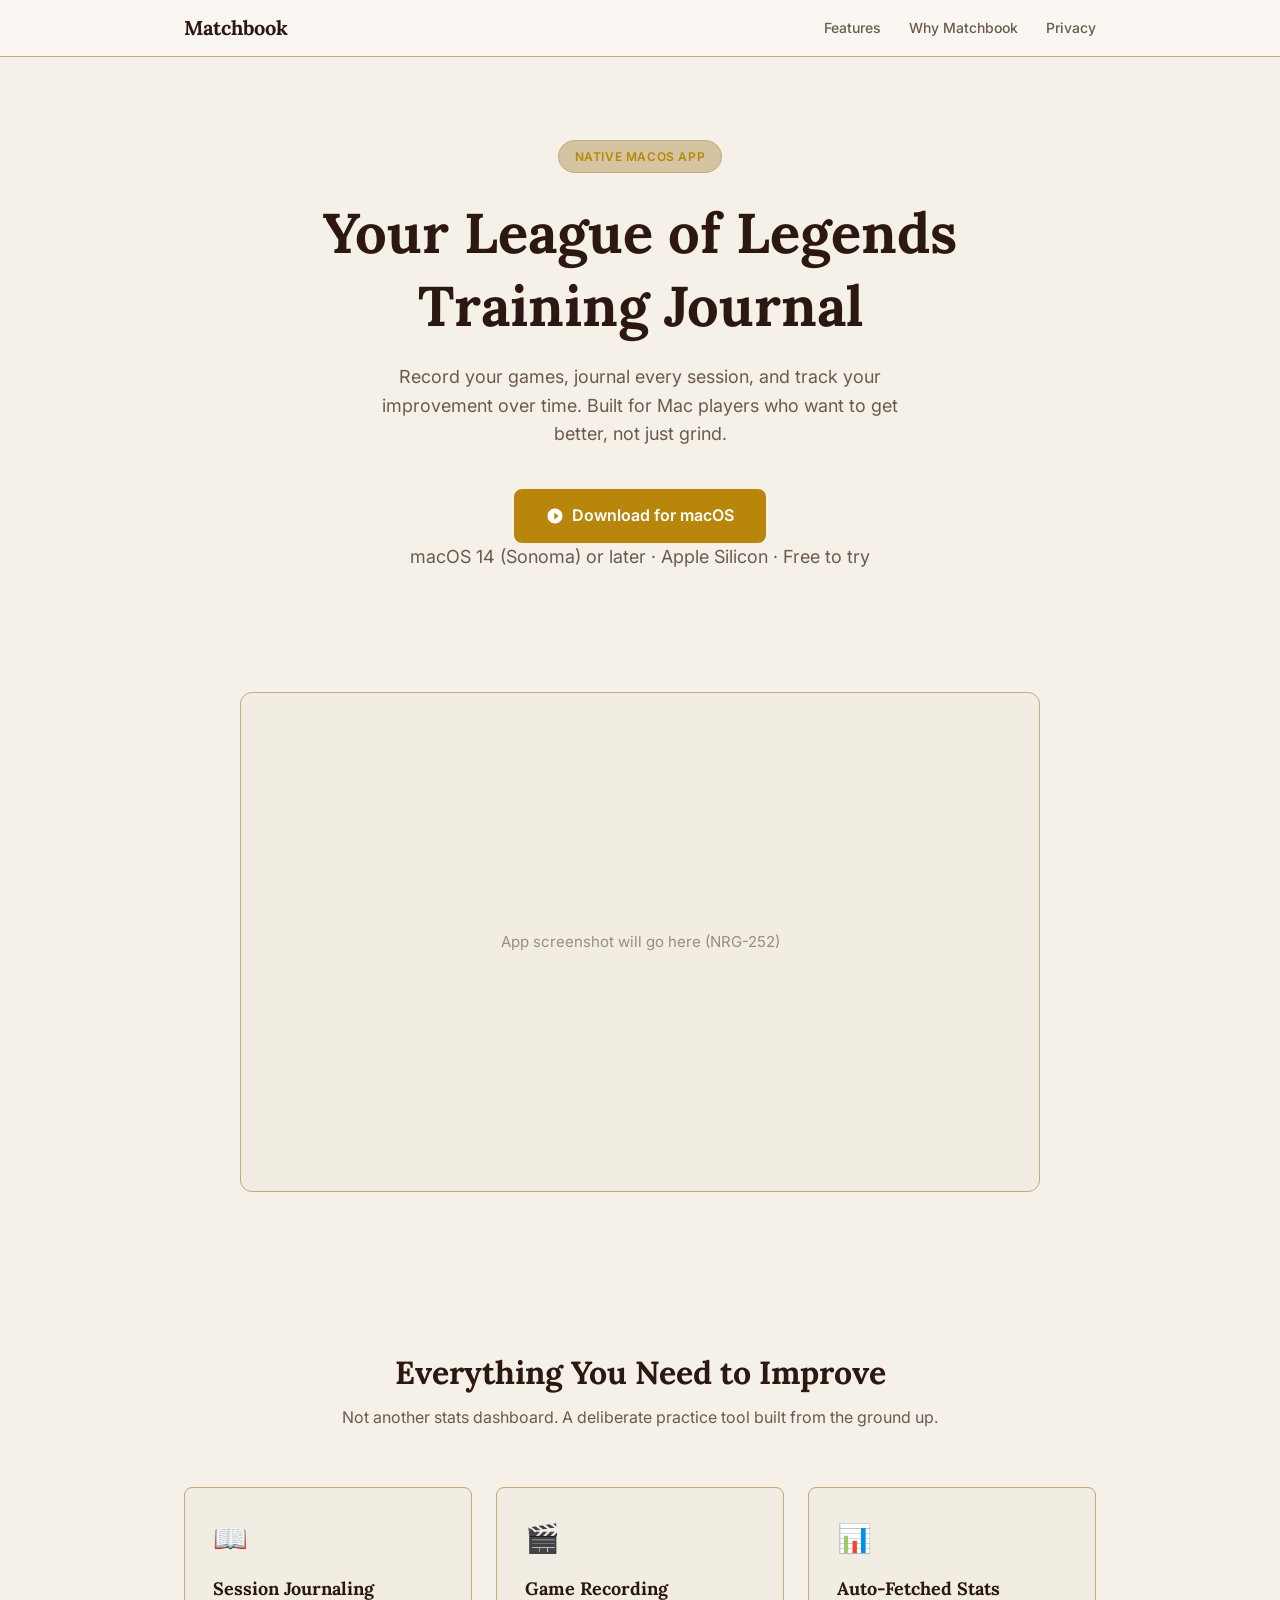
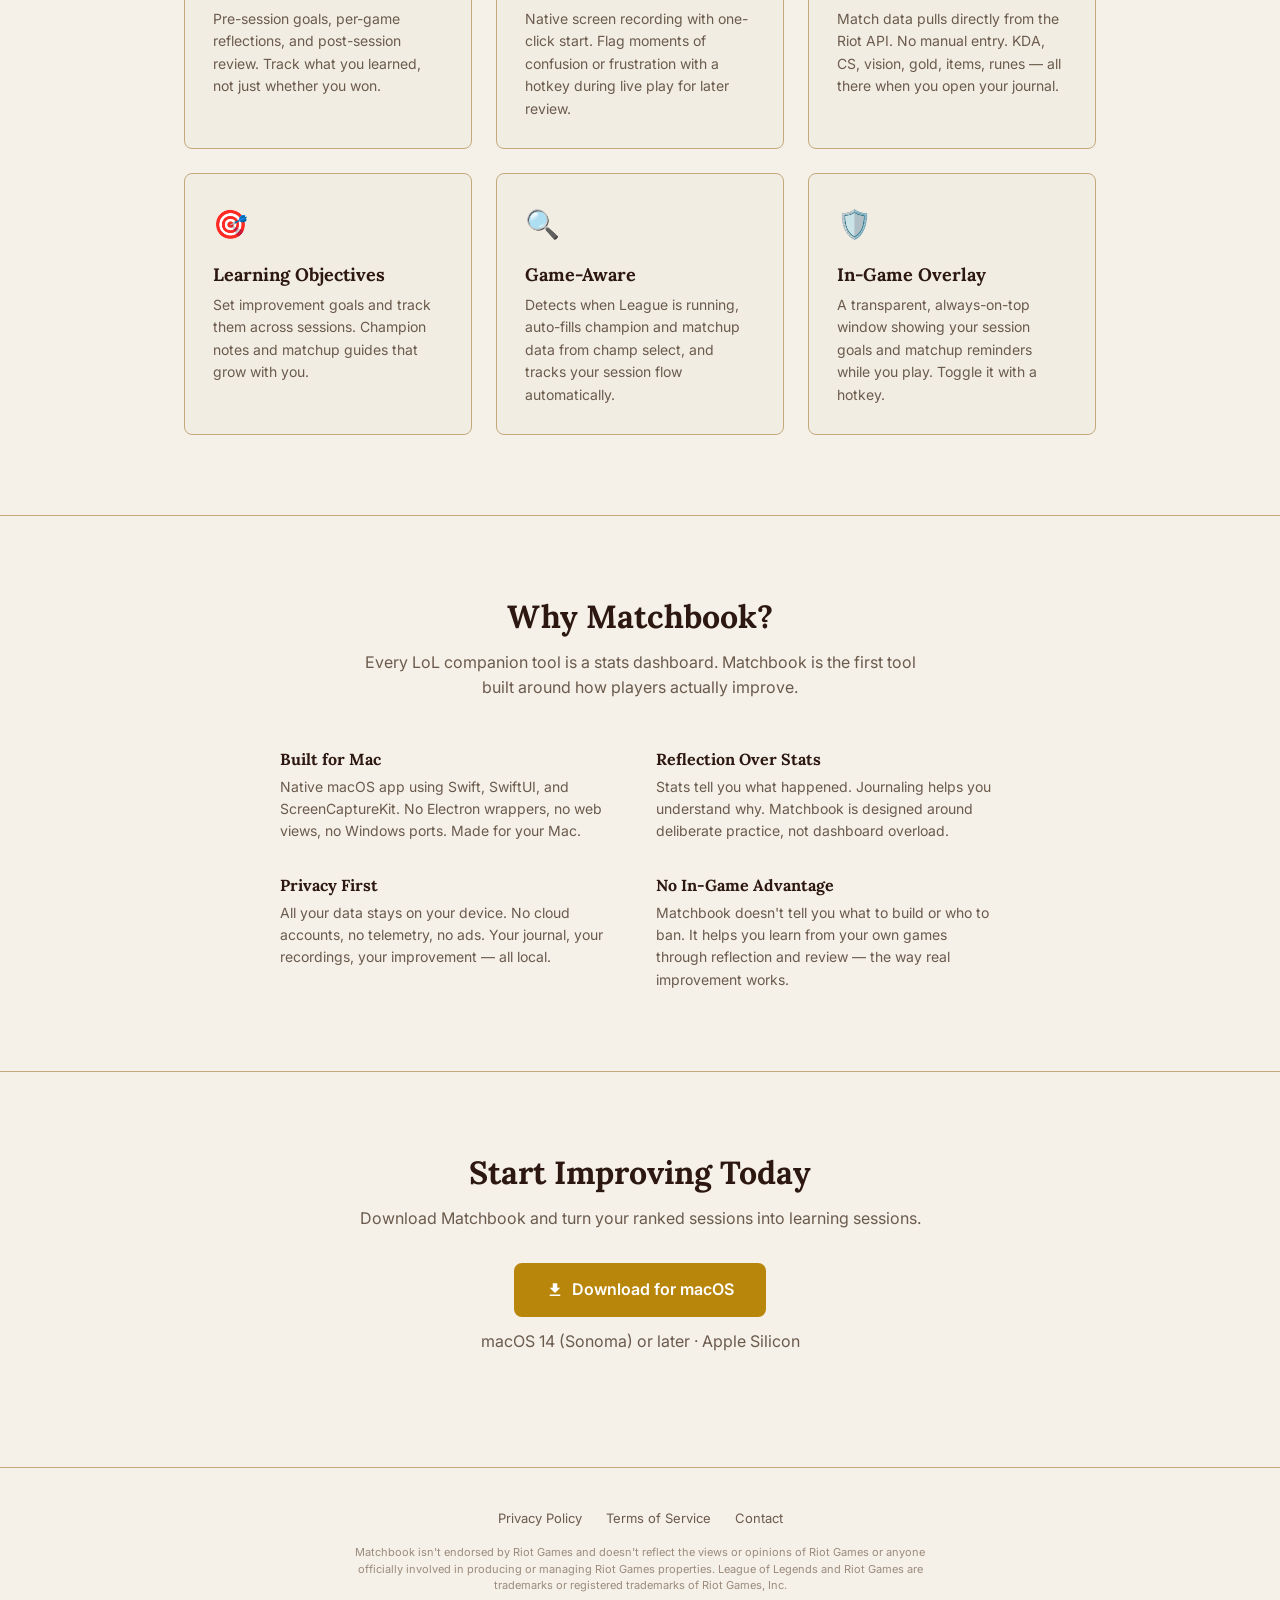
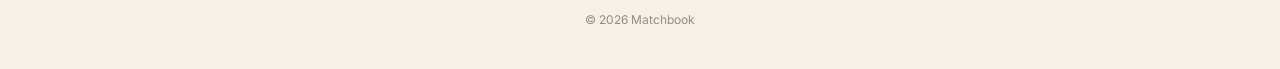
==== index.html @ 84103993 "Initial landing page with privacy policy and terms of service Three-page static site for Matchbook: " ====
<!DOCTYPE html>
<html lang="en">
<head>
    <meta charset="UTF-8">
    <meta name="viewport" content="width=device-width, initial-scale=1.0">
    <title>Matchbook — Your League of Legends Training Journal</title>
    <meta name="description" content="The first native macOS companion app for League of Legends. Record games, journal your sessions, and improve through deliberate practice.">
    <link rel="preconnect" href="https://fonts.googleapis.com">
    <link rel="preconnect" href="https://fonts.gstatic.com" crossorigin>
    <link href="https://fonts.googleapis.com/css2?family=Lora:ital,wght@0,400;0,600;0,700;1,400&family=Inter:wght@400;500;600&display=swap" rel="stylesheet">
    <style>
        /* ── Reset ── */
        *, *::before, *::after { box-sizing: border-box; margin: 0; padding: 0; }

        /* ── Design Tokens (Founders Edition palette) ── */
        :root {
            --bg: #F5F0E8;
            --surface: #FAF7F2;
            --card: #F2EDE3;
            --text-primary: #2C1810;
            --text-secondary: #6B5B4D;
            --text-tertiary: #9B8C7D;
            --accent: #B8860B;
            --accent-hover: #D4A538;
            --accent-subtle: #D4C5A0;
            --divider: #C4A97D;
            --card-border: #C4A97D;
        }

        @media (prefers-color-scheme: dark) {
            :root {
                --bg: #0F0B08;
                --surface: #1A1410;
                --card: #221B14;
                --text-primary: #E3DBC9;
                --text-secondary: #A59780;
                --text-tertiary: #7A6D5D;
                --accent: #D4A538;
                --accent-hover: #E8BF5A;
                --accent-subtle: rgba(212, 165, 56, 0.15);
                --divider: #60513D;
                --card-border: #60513D;
            }
        }

        /* ── Base ── */
        html { scroll-behavior: smooth; }

        body {
            font-family: 'Inter', -apple-system, BlinkMacSystemFont, sans-serif;
            background: var(--bg);
            color: var(--text-primary);
            line-height: 1.6;
            -webkit-font-smoothing: antialiased;
        }

        h1, h2, h3 { font-family: 'Lora', Georgia, serif; line-height: 1.3; }

        a { color: var(--accent); text-decoration: none; }
        a:hover { color: var(--accent-hover); }

        .container {
            max-width: 960px;
            margin: 0 auto;
            padding: 0 24px;
        }

        /* ── Nav ── */
        nav {
            position: fixed;
            top: 0;
            left: 0;
            right: 0;
            z-index: 100;
            background: var(--surface);
            border-bottom: 1px solid var(--divider);
            backdrop-filter: blur(12px);
            -webkit-backdrop-filter: blur(12px);
        }

        nav .container {
            display: flex;
            justify-content: space-between;
            align-items: center;
            height: 56px;
        }

        .nav-brand {
            font-family: 'Lora', Georgia, serif;
            font-weight: 700;
            font-size: 20px;
            color: var(--text-primary);
        }

        .nav-links { display: flex; gap: 28px; align-items: center; }

        .nav-links a {
            font-size: 14px;
            font-weight: 500;
            color: var(--text-secondary);
            transition: color 0.2s;
        }

        .nav-links a:hover { color: var(--text-primary); }

        /* ── Hero ── */
        .hero {
            padding: 140px 0 80px;
            text-align: center;
        }

        .hero-badge {
            display: inline-block;
            font-size: 12px;
            font-weight: 600;
            letter-spacing: 0.05em;
            text-transform: uppercase;
            color: var(--accent);
            background: var(--accent-subtle);
            border: 1px solid var(--divider);
            border-radius: 20px;
            padding: 6px 16px;
            margin-bottom: 24px;
        }

        .hero h1 {
            font-size: clamp(36px, 5vw, 56px);
            font-weight: 700;
            margin-bottom: 20px;
            max-width: 720px;
            margin-left: auto;
            margin-right: auto;
        }

        .hero p {
            font-size: 18px;
            color: var(--text-secondary);
            max-width: 560px;
            margin: 0 auto 40px;
        }

        .hero-cta {
            display: inline-flex;
            align-items: center;
            gap: 8px;
            background: var(--accent);
            color: #fff;
            font-weight: 600;
            font-size: 16px;
            padding: 14px 32px;
            border-radius: 8px;
            border: none;
            cursor: pointer;
            transition: background 0.2s, transform 0.1s;
        }

        .hero-cta:hover { background: var(--accent-hover); color: #fff; transform: translateY(-1px); }

        .hero-cta svg { width: 18px; height: 18px; }

        .hero-sub {
            margin-top: 12px;
            font-size: 13px;
            color: var(--text-tertiary);
        }

        /* ── Screenshot ── */
        .screenshot-section {
            padding: 0 0 80px;
            text-align: center;
        }

        .screenshot-placeholder {
            max-width: 800px;
            margin: 0 auto;
            aspect-ratio: 16 / 10;
            background: var(--card);
            border: 1px solid var(--card-border);
            border-radius: 12px;
            display: flex;
            align-items: center;
            justify-content: center;
            color: var(--text-tertiary);
            font-size: 15px;
        }

        /* ── Features ── */
        .features { padding: 80px 0; }

        .features h2 {
            font-size: 32px;
            text-align: center;
            margin-bottom: 12px;
        }

        .features .subtitle {
            text-align: center;
            color: var(--text-secondary);
            font-size: 16px;
            margin-bottom: 56px;
        }

        .features-grid {
            display: grid;
            grid-template-columns: repeat(auto-fit, minmax(280px, 1fr));
            gap: 24px;
        }

        .feature-card {
            background: var(--card);
            border: 1px solid var(--card-border);
            border-radius: 8px;
            padding: 28px;
        }

        .feature-icon {
            font-size: 28px;
            margin-bottom: 16px;
            display: block;
        }

        .feature-card h3 {
            font-size: 18px;
            margin-bottom: 8px;
        }

        .feature-card p {
            font-size: 14px;
            color: var(--text-secondary);
            line-height: 1.6;
        }

        /* ── Why Section ── */
        .why-section {
            padding: 80px 0;
            border-top: 1px solid var(--divider);
        }

        .why-section h2 {
            font-size: 32px;
            text-align: center;
            margin-bottom: 12px;
        }

        .why-section .subtitle {
            text-align: center;
            color: var(--text-secondary);
            font-size: 16px;
            margin-bottom: 48px;
            max-width: 560px;
            margin-left: auto;
            margin-right: auto;
        }

        .why-grid {
            display: grid;
            grid-template-columns: repeat(auto-fit, minmax(260px, 1fr));
            gap: 32px;
            max-width: 720px;
            margin: 0 auto;
        }

        .why-item h3 {
            font-size: 16px;
            margin-bottom: 6px;
        }

        .why-item p {
            font-size: 14px;
            color: var(--text-secondary);
        }

        /* ── CTA Section ── */
        .cta-section {
            padding: 80px 0;
            text-align: center;
            border-top: 1px solid var(--divider);
        }

        .cta-section h2 {
            font-size: 32px;
            margin-bottom: 12px;
        }

        .cta-section p {
            color: var(--text-secondary);
            font-size: 16px;
            margin-bottom: 32px;
        }

        /* ── Footer ── */
        footer {
            padding: 40px 0;
            border-top: 1px solid var(--divider);
        }

        footer .container {
            display: flex;
            flex-direction: column;
            align-items: center;
            gap: 16px;
        }

        .footer-links {
            display: flex;
            gap: 24px;
            font-size: 13px;
        }

        .footer-links a { color: var(--text-secondary); }
        .footer-links a:hover { color: var(--text-primary); }

        .riot-disclaimer {
            font-size: 11px;
            color: var(--text-tertiary);
            text-align: center;
            max-width: 600px;
            line-height: 1.5;
        }

        .footer-copy {
            font-size: 12px;
            color: var(--text-tertiary);
        }

        /* ── Responsive ── */
        @media (max-width: 640px) {
            .nav-links { gap: 16px; }
            .nav-links a { font-size: 13px; }
            .hero { padding: 120px 0 60px; }
            .features, .why-section, .cta-section { padding: 60px 0; }
        }
    </style>
</head>
<body>

    <!-- Nav -->
    <nav>
        <div class="container">
            <a href="#" class="nav-brand">Matchbook</a>
            <div class="nav-links">
                <a href="#features">Features</a>
                <a href="#why">Why Matchbook</a>
                <a href="privacy.html">Privacy</a>
            </div>
        </div>
    </nav>

    <!-- Hero -->
    <section class="hero">
        <div class="container">
            <span class="hero-badge">Native macOS App</span>
            <h1>Your League of Legends Training Journal</h1>
            <p>Record your games, journal every session, and track your improvement over time. Built for Mac players who want to get better, not just grind.</p>
            <a href="#" class="hero-cta">
                <svg xmlns="http://www.w3.org/2000/svg" viewBox="0 0 24 24" fill="currentColor"><path d="M12 2C6.48 2 2 6.48 2 12s4.48 10 10 10 10-4.48 10-10S17.52 2 12 2zm-1 14.5v-9l6 4.5-6 4.5z"/></svg>
                Download for macOS
            </a>
            <p class="hero-sub">macOS 14 (Sonoma) or later &middot; Apple Silicon &middot; Free to try</p>
        </div>
    </section>

    <!-- Screenshot -->
    <section class="screenshot-section">
        <div class="container">
            <div class="screenshot-placeholder">App screenshot will go here (NRG-252)</div>
        </div>
    </section>

    <!-- Features -->
    <section class="features" id="features">
        <div class="container">
            <h2>Everything You Need to Improve</h2>
            <p class="subtitle">Not another stats dashboard. A deliberate practice tool built from the ground up.</p>
            <div class="features-grid">
                <div class="feature-card">
                    <span class="feature-icon">&#x1F4D6;</span>
                    <h3>Session Journaling</h3>
                    <p>Pre-session goals, per-game reflections, and post-session review. Track what you learned, not just whether you won.</p>
                </div>
                <div class="feature-card">
                    <span class="feature-icon">&#x1F3AC;</span>
                    <h3>Game Recording</h3>
                    <p>Native screen recording with one-click start. Flag moments of confusion or frustration with a hotkey during live play for later review.</p>
                </div>
                <div class="feature-card">
                    <span class="feature-icon">&#x1F4CA;</span>
                    <h3>Auto-Fetched Stats</h3>
                    <p>Match data pulls directly from the Riot API. No manual entry. KDA, CS, vision, gold, items, runes — all there when you open your journal.</p>
                </div>
                <div class="feature-card">
                    <span class="feature-icon">&#x1F3AF;</span>
                    <h3>Learning Objectives</h3>
                    <p>Set improvement goals and track them across sessions. Champion notes and matchup guides that grow with you.</p>
                </div>
                <div class="feature-card">
                    <span class="feature-icon">&#x1F50D;</span>
                    <h3>Game-Aware</h3>
                    <p>Detects when League is running, auto-fills champion and matchup data from champ select, and tracks your session flow automatically.</p>
                </div>
                <div class="feature-card">
                    <span class="feature-icon">&#x1F6E1;&#xFE0F;</span>
                    <h3>In-Game Overlay</h3>
                    <p>A transparent, always-on-top window showing your session goals and matchup reminders while you play. Toggle it with a hotkey.</p>
                </div>
            </div>
        </div>
    </section>

    <!-- Why Matchbook -->
    <section class="why-section" id="why">
        <div class="container">
            <h2>Why Matchbook?</h2>
            <p class="subtitle">Every LoL companion tool is a stats dashboard. Matchbook is the first tool built around how players actually improve.</p>
            <div class="why-grid">
                <div class="why-item">
                    <h3>Built for Mac</h3>
                    <p>Native macOS app using Swift, SwiftUI, and ScreenCaptureKit. No Electron wrappers, no web views, no Windows ports. Made for your Mac.</p>
                </div>
                <div class="why-item">
                    <h3>Reflection Over Stats</h3>
                    <p>Stats tell you what happened. Journaling helps you understand why. Matchbook is designed around deliberate practice, not dashboard overload.</p>
                </div>
                <div class="why-item">
                    <h3>Privacy First</h3>
                    <p>All your data stays on your device. No cloud accounts, no telemetry, no ads. Your journal, your recordings, your improvement — all local.</p>
                </div>
                <div class="why-item">
                    <h3>No In-Game Advantage</h3>
                    <p>Matchbook doesn't tell you what to build or who to ban. It helps you learn from your own games through reflection and review — the way real improvement works.</p>
                </div>
            </div>
        </div>
    </section>

    <!-- CTA -->
    <section class="cta-section">
        <div class="container">
            <h2>Start Improving Today</h2>
            <p>Download Matchbook and turn your ranked sessions into learning sessions.</p>
            <a href="#" class="hero-cta">
                <svg xmlns="http://www.w3.org/2000/svg" viewBox="0 0 24 24" fill="currentColor"><path d="M19 9h-4V3H9v6H5l7 7 7-7zM5 18v2h14v-2H5z"/></svg>
                Download for macOS
            </a>
            <p class="hero-sub">macOS 14 (Sonoma) or later &middot; Apple Silicon</p>
        </div>
    </section>

    <!-- Footer -->
    <footer>
        <div class="container">
            <div class="footer-links">
                <a href="privacy.html">Privacy Policy</a>
                <a href="terms.html">Terms of Service</a>
                <a href="mailto:contact@matchbook.gg">Contact</a>
            </div>
            <p class="riot-disclaimer">
                Matchbook isn't endorsed by Riot Games and doesn't reflect the views or opinions of Riot Games or anyone officially involved in producing or managing Riot Games properties. League of Legends and Riot Games are trademarks or registered trademarks of Riot Games, Inc.
            </p>
            <p class="footer-copy">&copy; 2026 Matchbook</p>
        </div>
    </footer>

</body>
</html>
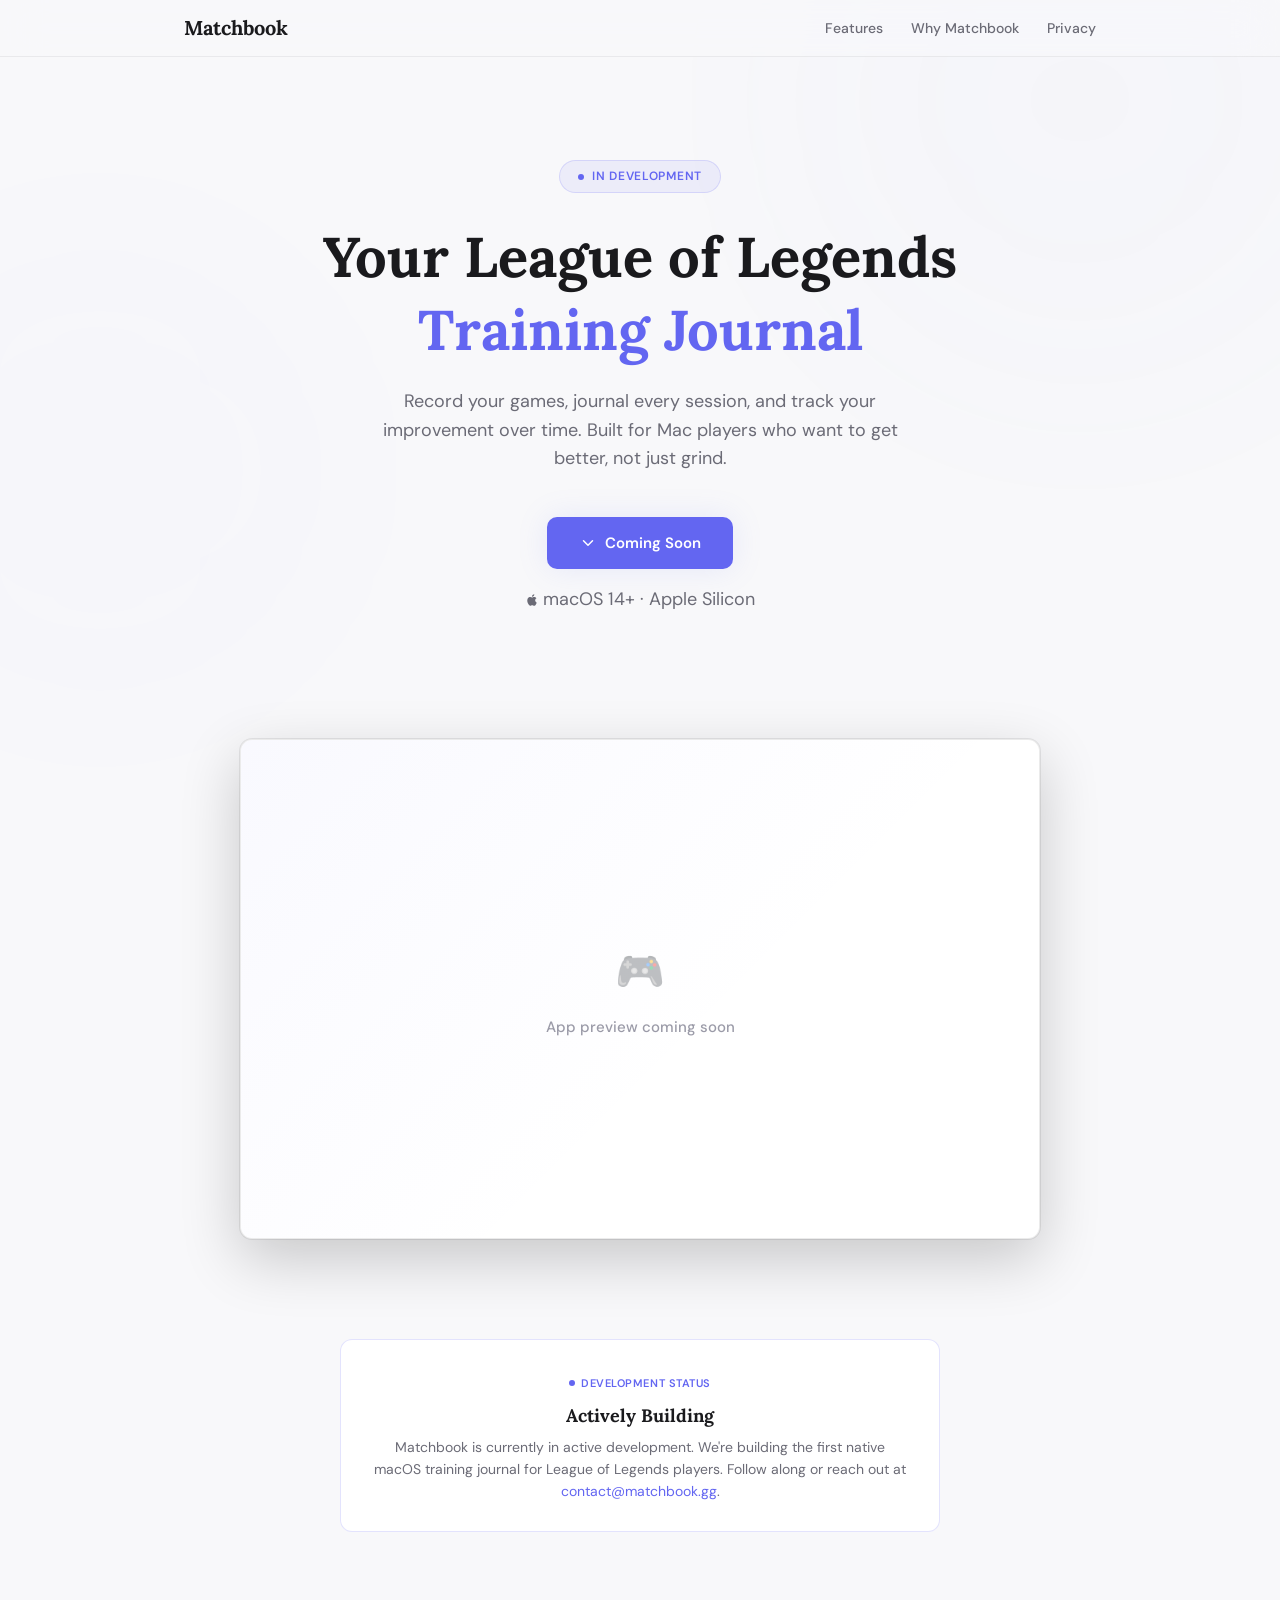
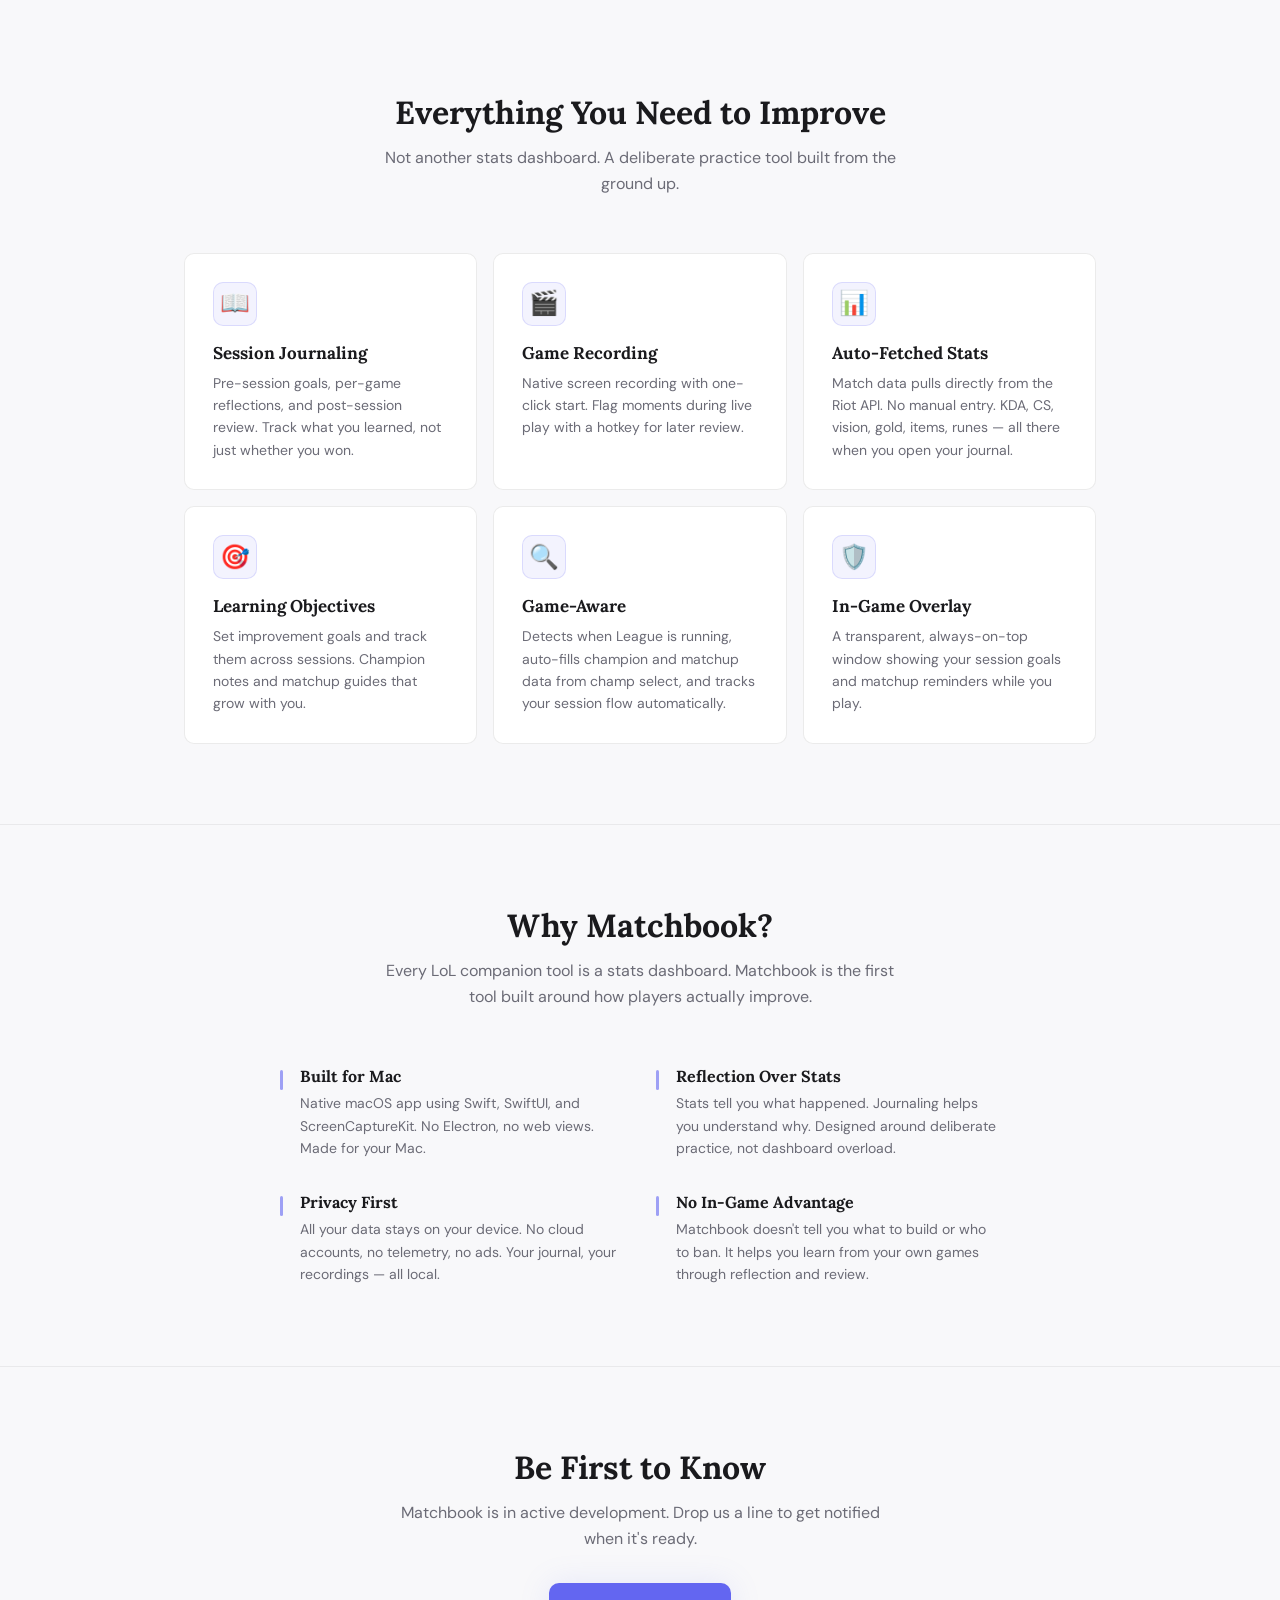
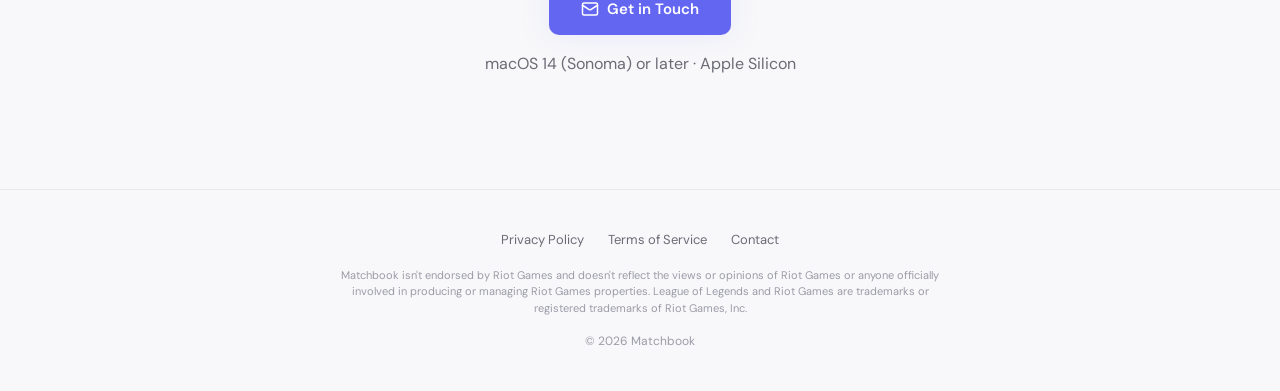
==== commit f92c3aed: "Update site theme to Standard (periwinkle), add coming soon messaging, remove AI references - Swap F" ====
--- a/index.html
+++ b/index.html
@@ -4,42 +4,48 @@
     <meta charset="UTF-8">
     <meta name="viewport" content="width=device-width, initial-scale=1.0">
     <title>Matchbook — Your League of Legends Training Journal</title>
-    <meta name="description" content="The first native macOS companion app for League of Legends. Record games, journal your sessions, and improve through deliberate practice.">
+    <meta name="description" content="The first native macOS companion app for League of Legends. Record games, journal your sessions, and improve through deliberate practice. Coming soon.">
     <link rel="preconnect" href="https://fonts.googleapis.com">
     <link rel="preconnect" href="https://fonts.gstatic.com" crossorigin>
-    <link href="https://fonts.googleapis.com/css2?family=Lora:ital,wght@0,400;0,600;0,700;1,400&family=Inter:wght@400;500;600&display=swap" rel="stylesheet">
+    <link href="https://fonts.googleapis.com/css2?family=Lora:ital,wght@0,400;0,600;0,700;1,400&family=DM+Sans:wght@400;500;600;700&display=swap" rel="stylesheet">
     <style>
         /* ── Reset ── */
         *, *::before, *::after { box-sizing: border-box; margin: 0; padding: 0; }
 
-        /* ── Design Tokens (Founders Edition palette) ── */
+        /* ── Design Tokens (Standard Theme — dark-first) ── */
         :root {
-            --bg: #F5F0E8;
-            --surface: #FAF7F2;
-            --card: #F2EDE3;
-            --text-primary: #2C1810;
-            --text-secondary: #6B5B4D;
-            --text-tertiary: #9B8C7D;
-            --accent: #B8860B;
-            --accent-hover: #D4A538;
-            --accent-subtle: #D4C5A0;
-            --divider: #C4A97D;
-            --card-border: #C4A97D;
-        }
-
-        @media (prefers-color-scheme: dark) {
+            --bg: #111114;
+            --bg-subtle: #16161A;
+            --surface: #1E1E24;
+            --surface-elevated: #25252D;
+            --text-primary: #E8E8ED;
+            --text-secondary: #9494A1;
+            --text-tertiary: #5C5C6B;
+            --accent: #818CF2;
+            --accent-hover: #9BA3F7;
+            --accent-subtle: rgba(129, 140, 242, 0.10);
+            --accent-border: rgba(129, 140, 242, 0.20);
+            --divider: rgba(255, 255, 255, 0.06);
+            --card-border: rgba(255, 255, 255, 0.08);
+            --glow: rgba(129, 140, 242, 0.06);
+        }
+
+        @media (prefers-color-scheme: light) {
             :root {
-                --bg: #0F0B08;
-                --surface: #1A1410;
-                --card: #221B14;
-                --text-primary: #E3DBC9;
-                --text-secondary: #A59780;
-                --text-tertiary: #7A6D5D;
-                --accent: #D4A538;
-                --accent-hover: #E8BF5A;
-                --accent-subtle: rgba(212, 165, 56, 0.15);
-                --divider: #60513D;
-                --card-border: #60513D;
+                --bg: #F8F8FA;
+                --bg-subtle: #F0F0F4;
+                --surface: #FFFFFF;
+                --surface-elevated: #FFFFFF;
+                --text-primary: #1A1A1D;
+                --text-secondary: #6B6B76;
+                --text-tertiary: #9B9BA8;
+                --accent: #6366F1;
+                --accent-hover: #818CF2;
+                --accent-subtle: rgba(99, 102, 241, 0.08);
+                --accent-border: rgba(99, 102, 241, 0.18);
+                --divider: rgba(0, 0, 0, 0.06);
+                --card-border: rgba(0, 0, 0, 0.08);
+                --glow: rgba(99, 102, 241, 0.04);
             }
         }
 
@@ -47,22 +53,53 @@
         html { scroll-behavior: smooth; }
 
         body {
-            font-family: 'Inter', -apple-system, BlinkMacSystemFont, sans-serif;
+            font-family: 'DM Sans', -apple-system, BlinkMacSystemFont, sans-serif;
             background: var(--bg);
             color: var(--text-primary);
             line-height: 1.6;
             -webkit-font-smoothing: antialiased;
+            overflow-x: hidden;
         }
 
         h1, h2, h3 { font-family: 'Lora', Georgia, serif; line-height: 1.3; }
 
-        a { color: var(--accent); text-decoration: none; }
+        a { color: var(--accent); text-decoration: none; transition: color 0.2s; }
         a:hover { color: var(--accent-hover); }
 
         .container {
             max-width: 960px;
             margin: 0 auto;
             padding: 0 24px;
+        }
+
+        /* ── Ambient glow ── */
+        .glow-orb {
+            position: fixed;
+            border-radius: 50%;
+            filter: blur(120px);
+            pointer-events: none;
+            z-index: 0;
+            opacity: 0.4;
+        }
+
+        .glow-orb-1 {
+            width: 600px;
+            height: 600px;
+            background: rgba(129, 140, 242, 0.08);
+            top: -200px;
+            right: -100px;
+        }
+
+        .glow-orb-2 {
+            width: 500px;
+            height: 500px;
+            background: rgba(99, 102, 241, 0.05);
+            bottom: 20%;
+            left: -150px;
+        }
+
+        @media (prefers-color-scheme: light) {
+            .glow-orb { opacity: 0.3; }
         }
 
         /* ── Nav ── */
@@ -72,10 +109,14 @@
             left: 0;
             right: 0;
             z-index: 100;
-            background: var(--surface);
+            background: rgba(17, 17, 20, 0.8);
             border-bottom: 1px solid var(--divider);
-            backdrop-filter: blur(12px);
-            -webkit-backdrop-filter: blur(12px);
+            backdrop-filter: blur(20px) saturate(180%);
+            -webkit-backdrop-filter: blur(20px) saturate(180%);
+        }
+
+        @media (prefers-color-scheme: light) {
+            nav { background: rgba(248, 248, 250, 0.8); }
         }
 
         nav .container {
@@ -105,22 +146,50 @@
 
         /* ── Hero ── */
         .hero {
-            padding: 140px 0 80px;
+            position: relative;
+            padding: 160px 0 80px;
             text-align: center;
+            z-index: 1;
         }
 
         .hero-badge {
-            display: inline-block;
+            display: inline-flex;
+            align-items: center;
+            gap: 8px;
             font-size: 12px;
             font-weight: 600;
-            letter-spacing: 0.05em;
+            letter-spacing: 0.06em;
             text-transform: uppercase;
             color: var(--accent);
             background: var(--accent-subtle);
-            border: 1px solid var(--divider);
+            border: 1px solid var(--accent-border);
             border-radius: 20px;
-            padding: 6px 16px;
-            margin-bottom: 24px;
+            padding: 6px 18px;
+            margin-bottom: 28px;
+            animation: fadeInDown 0.6s ease-out both;
+        }
+
+        .hero-badge .pulse-dot {
+            width: 6px;
+            height: 6px;
+            background: var(--accent);
+            border-radius: 50%;
+            animation: pulse 2s ease-in-out infinite;
+        }
+
+        @keyframes pulse {
+            0%, 100% { opacity: 1; transform: scale(1); }
+            50% { opacity: 0.5; transform: scale(0.8); }
+        }
+
+        @keyframes fadeInDown {
+            from { opacity: 0; transform: translateY(-12px); }
+            to { opacity: 1; transform: translateY(0); }
+        }
+
+        @keyframes fadeInUp {
+            from { opacity: 0; transform: translateY(16px); }
+            to { opacity: 1; transform: translateY(0); }
         }
 
         .hero h1 {
@@ -130,13 +199,25 @@
             max-width: 720px;
             margin-left: auto;
             margin-right: auto;
-        }
+            animation: fadeInUp 0.7s ease-out 0.1s both;
+        }
+
+        .hero h1 .accent { color: var(--accent); }
 
         .hero p {
             font-size: 18px;
             color: var(--text-secondary);
-            max-width: 560px;
-            margin: 0 auto 40px;
+            max-width: 540px;
+            margin: 0 auto 44px;
+            animation: fadeInUp 0.7s ease-out 0.2s both;
+        }
+
+        .hero-cta-group {
+            display: flex;
+            flex-direction: column;
+            align-items: center;
+            gap: 16px;
+            animation: fadeInUp 0.7s ease-out 0.3s both;
         }
 
         .hero-cta {
@@ -145,82 +226,187 @@
             gap: 8px;
             background: var(--accent);
             color: #fff;
+            font-family: 'DM Sans', sans-serif;
             font-weight: 600;
-            font-size: 16px;
+            font-size: 15px;
             padding: 14px 32px;
-            border-radius: 8px;
+            border-radius: 10px;
             border: none;
-            cursor: pointer;
-            transition: background 0.2s, transform 0.1s;
-        }
-
-        .hero-cta:hover { background: var(--accent-hover); color: #fff; transform: translateY(-1px); }
-
-        .hero-cta svg { width: 18px; height: 18px; }
+            cursor: default;
+            transition: transform 0.15s, box-shadow 0.2s;
+            box-shadow: 0 0 30px rgba(129, 140, 242, 0.15);
+        }
+
+        .hero-cta:hover {
+            color: #fff;
+            transform: translateY(-1px);
+            box-shadow: 0 0 40px rgba(129, 140, 242, 0.25);
+        }
 
         .hero-sub {
-            margin-top: 12px;
             font-size: 13px;
             color: var(--text-tertiary);
         }
 
-        /* ── Screenshot ── */
-        .screenshot-section {
-            padding: 0 0 80px;
+        .hero-sub .platform-tag {
+            display: inline-flex;
+            align-items: center;
+            gap: 4px;
+        }
+
+        /* ── Preview placeholder ── */
+        .preview-section {
+            position: relative;
+            padding: 0 0 100px;
             text-align: center;
-        }
-
-        .screenshot-placeholder {
+            z-index: 1;
+        }
+
+        .preview-window {
             max-width: 800px;
             margin: 0 auto;
             aspect-ratio: 16 / 10;
-            background: var(--card);
+            background: var(--surface);
             border: 1px solid var(--card-border);
             border-radius: 12px;
             display: flex;
+            flex-direction: column;
             align-items: center;
             justify-content: center;
+            gap: 12px;
             color: var(--text-tertiary);
             font-size: 15px;
+            position: relative;
+            overflow: hidden;
+            box-shadow: 0 20px 60px rgba(0, 0, 0, 0.2), 0 0 0 1px var(--card-border);
+        }
+
+        .preview-window::before {
+            content: '';
+            position: absolute;
+            inset: 0;
+            background: linear-gradient(135deg, var(--glow) 0%, transparent 60%);
+        }
+
+        .preview-icon {
+            font-size: 40px;
+            opacity: 0.4;
+        }
+
+        .preview-text {
+            position: relative;
+            font-weight: 500;
+            color: var(--text-tertiary);
+        }
+
+        /* ── Status Banner ── */
+        .status-section {
+            position: relative;
+            z-index: 1;
+            padding: 0 0 80px;
+        }
+
+        .status-card {
+            max-width: 600px;
+            margin: 0 auto;
+            background: var(--surface);
+            border: 1px solid var(--accent-border);
+            border-radius: 12px;
+            padding: 28px 32px;
+            text-align: center;
+        }
+
+        .status-card h3 {
+            font-size: 18px;
+            margin-bottom: 8px;
+            color: var(--text-primary);
+        }
+
+        .status-card p {
+            font-size: 14px;
+            color: var(--text-secondary);
+            line-height: 1.6;
+        }
+
+        .status-label {
+            display: inline-flex;
+            align-items: center;
+            gap: 6px;
+            font-family: 'DM Sans', sans-serif;
+            font-size: 11px;
+            font-weight: 600;
+            letter-spacing: 0.05em;
+            text-transform: uppercase;
+            color: var(--accent);
+            margin-bottom: 12px;
+        }
+
+        .status-dot {
+            width: 6px;
+            height: 6px;
+            background: var(--accent);
+            border-radius: 50%;
+            animation: pulse 2s ease-in-out infinite;
         }
 
         /* ── Features ── */
-        .features { padding: 80px 0; }
-
-        .features h2 {
+        .features {
+            position: relative;
+            z-index: 1;
+            padding: 80px 0;
+        }
+
+        .section-header {
+            text-align: center;
+            margin-bottom: 56px;
+        }
+
+        .section-header h2 {
             font-size: 32px;
-            text-align: center;
             margin-bottom: 12px;
         }
 
-        .features .subtitle {
-            text-align: center;
+        .section-header p {
             color: var(--text-secondary);
             font-size: 16px;
-            margin-bottom: 56px;
+            max-width: 520px;
+            margin: 0 auto;
         }
 
         .features-grid {
             display: grid;
             grid-template-columns: repeat(auto-fit, minmax(280px, 1fr));
-            gap: 24px;
+            gap: 16px;
         }
 
         .feature-card {
-            background: var(--card);
+            background: var(--surface);
             border: 1px solid var(--card-border);
-            border-radius: 8px;
+            border-radius: 10px;
             padding: 28px;
+            transition: border-color 0.25s, box-shadow 0.25s;
+        }
+
+        .feature-card:hover {
+            border-color: var(--accent-border);
+            box-shadow: 0 4px 24px var(--glow);
         }
 
         .feature-icon {
-            font-size: 28px;
+            font-size: 24px;
             margin-bottom: 16px;
-            display: block;
+            display: flex;
+            align-items: center;
+            justify-content: center;
+            width: 44px;
+            height: 44px;
+            background: var(--accent-subtle);
+            border: 1px solid var(--accent-border);
+            border-radius: 10px;
         }
 
         .feature-card h3 {
-            font-size: 18px;
+            font-size: 17px;
             margin-bottom: 8px;
         }
 
@@ -232,24 +418,10 @@
 
         /* ── Why Section ── */
         .why-section {
+            position: relative;
+            z-index: 1;
             padding: 80px 0;
             border-top: 1px solid var(--divider);
-        }
-
-        .why-section h2 {
-            font-size: 32px;
-            text-align: center;
-            margin-bottom: 12px;
-        }
-
-        .why-section .subtitle {
-            text-align: center;
-            color: var(--text-secondary);
-            font-size: 16px;
-            margin-bottom: 48px;
-            max-width: 560px;
-            margin-left: auto;
-            margin-right: auto;
         }
 
         .why-grid {
@@ -260,6 +432,23 @@
             margin: 0 auto;
         }
 
+        .why-item {
+            position: relative;
+            padding-left: 20px;
+        }
+
+        .why-item::before {
+            content: '';
+            position: absolute;
+            left: 0;
+            top: 4px;
+            width: 3px;
+            height: 20px;
+            background: var(--accent);
+            border-radius: 2px;
+            opacity: 0.6;
+        }
+
         .why-item h3 {
             font-size: 16px;
             margin-bottom: 6px;
@@ -272,6 +461,8 @@
 
         /* ── CTA Section ── */
         .cta-section {
+            position: relative;
+            z-index: 1;
             padding: 80px 0;
             text-align: center;
             border-top: 1px solid var(--divider);
@@ -286,10 +477,19 @@
             color: var(--text-secondary);
             font-size: 16px;
             margin-bottom: 32px;
+            max-width: 480px;
+            margin-left: auto;
+            margin-right: auto;
+        }
+
+        .cta-section .hero-sub {
+            margin-top: 16px;
         }
 
         /* ── Footer ── */
         footer {
+            position: relative;
+            z-index: 1;
             padding: 40px 0;
             border-top: 1px solid var(--divider);
         }
@@ -327,12 +527,18 @@
         @media (max-width: 640px) {
             .nav-links { gap: 16px; }
             .nav-links a { font-size: 13px; }
-            .hero { padding: 120px 0 60px; }
+            .hero { padding: 130px 0 60px; }
             .features, .why-section, .cta-section { padding: 60px 0; }
+            .status-card { margin-left: 24px; margin-right: 24px; }
+            .glow-orb { display: none; }
         }
     </style>
 </head>
 <body>
+
+    <!-- Ambient glow -->
+    <div class="glow-orb glow-orb-1"></div>
+    <div class="glow-orb glow-orb-2"></div>
 
     <!-- Nav -->
     <nav>
@@ -349,29 +555,52 @@
     <!-- Hero -->
     <section class="hero">
         <div class="container">
-            <span class="hero-badge">Native macOS App</span>
-            <h1>Your League of Legends Training Journal</h1>
+            <span class="hero-badge"><span class="pulse-dot"></span> In Development</span>
+            <h1>Your League of Legends <span class="accent">Training Journal</span></h1>
             <p>Record your games, journal every session, and track your improvement over time. Built for Mac players who want to get better, not just grind.</p>
-            <a href="#" class="hero-cta">
-                <svg xmlns="http://www.w3.org/2000/svg" viewBox="0 0 24 24" fill="currentColor"><path d="M12 2C6.48 2 2 6.48 2 12s4.48 10 10 10 10-4.48 10-10S17.52 2 12 2zm-1 14.5v-9l6 4.5-6 4.5z"/></svg>
-                Download for macOS
-            </a>
-            <p class="hero-sub">macOS 14 (Sonoma) or later &middot; Apple Silicon &middot; Free to try</p>
+            <div class="hero-cta-group">
+                <span class="hero-cta">
+                    <svg xmlns="http://www.w3.org/2000/svg" width="18" height="18" viewBox="0 0 24 24" fill="none" stroke="currentColor" stroke-width="2" stroke-linecap="round" stroke-linejoin="round"><path d="M6 9l6 6 6-6"/></svg>
+                    Coming Soon
+                </span>
+                <p class="hero-sub">
+                    <span class="platform-tag">
+                        <svg xmlns="http://www.w3.org/2000/svg" width="14" height="14" viewBox="0 0 24 24" fill="currentColor"><path d="M18.71 19.5c-.83 1.24-1.71 2.45-3.05 2.47-1.34.03-1.77-.79-3.29-.79-1.53 0-2 .77-3.27.82-1.31.05-2.3-1.32-3.14-2.53C4.25 17 2.94 12.45 4.7 9.39c.87-1.52 2.43-2.48 4.12-2.51 1.28-.02 2.5.87 3.29.87.78 0 2.26-1.07 3.8-.91.65.03 2.47.26 3.64 1.98-.09.06-2.17 1.28-2.15 3.81.03 3.02 2.65 4.03 2.68 4.04-.03.07-.42 1.44-1.38 2.83"/><path d="M13 3.5c.73-.83 1.94-1.46 2.94-1.5.13 1.17-.34 2.35-1.04 3.19-.69.85-1.83 1.51-2.95 1.42-.15-1.15.41-2.35 1.05-3.11"/></svg>
+                        macOS 14+ &middot; Apple Silicon
+                    </span>
+                </p>
+            </div>
         </div>
     </section>
 
-    <!-- Screenshot -->
-    <section class="screenshot-section">
-        <div class="container">
-            <div class="screenshot-placeholder">App screenshot will go here (NRG-252)</div>
+    <!-- Preview -->
+    <section class="preview-section">
+        <div class="container">
+            <div class="preview-window">
+                <span class="preview-icon">&#x1F3AE;</span>
+                <span class="preview-text">App preview coming soon</span>
+            </div>
+        </div>
+    </section>
+
+    <!-- Status -->
+    <section class="status-section">
+        <div class="container">
+            <div class="status-card">
+                <span class="status-label"><span class="status-dot"></span> Development Status</span>
+                <h3>Actively Building</h3>
+                <p>Matchbook is currently in active development. We're building the first native macOS training journal for League of Legends players. Follow along or reach out at <a href="mailto:contact@matchbook.gg">contact@matchbook.gg</a>.</p>
+            </div>
         </div>
     </section>
 
     <!-- Features -->
     <section class="features" id="features">
         <div class="container">
-            <h2>Everything You Need to Improve</h2>
-            <p class="subtitle">Not another stats dashboard. A deliberate practice tool built from the ground up.</p>
+            <div class="section-header">
+                <h2>Everything You Need to Improve</h2>
+                <p>Not another stats dashboard. A deliberate practice tool built from the ground up.</p>
+            </div>
             <div class="features-grid">
                 <div class="feature-card">
                     <span class="feature-icon">&#x1F4D6;</span>
@@ -381,7 +610,7 @@
                 <div class="feature-card">
                     <span class="feature-icon">&#x1F3AC;</span>
                     <h3>Game Recording</h3>
-                    <p>Native screen recording with one-click start. Flag moments of confusion or frustration with a hotkey during live play for later review.</p>
+                    <p>Native screen recording with one-click start. Flag moments during live play with a hotkey for later review.</p>
                 </div>
                 <div class="feature-card">
                     <span class="feature-icon">&#x1F4CA;</span>
@@ -401,7 +630,7 @@
                 <div class="feature-card">
                     <span class="feature-icon">&#x1F6E1;&#xFE0F;</span>
                     <h3>In-Game Overlay</h3>
-                    <p>A transparent, always-on-top window showing your session goals and matchup reminders while you play. Toggle it with a hotkey.</p>
+                    <p>A transparent, always-on-top window showing your session goals and matchup reminders while you play.</p>
                 </div>
             </div>
         </div>
@@ -410,24 +639,26 @@
     <!-- Why Matchbook -->
     <section class="why-section" id="why">
         <div class="container">
-            <h2>Why Matchbook?</h2>
-            <p class="subtitle">Every LoL companion tool is a stats dashboard. Matchbook is the first tool built around how players actually improve.</p>
+            <div class="section-header">
+                <h2>Why Matchbook?</h2>
+                <p>Every LoL companion tool is a stats dashboard. Matchbook is the first tool built around how players actually improve.</p>
+            </div>
             <div class="why-grid">
                 <div class="why-item">
                     <h3>Built for Mac</h3>
-                    <p>Native macOS app using Swift, SwiftUI, and ScreenCaptureKit. No Electron wrappers, no web views, no Windows ports. Made for your Mac.</p>
+                    <p>Native macOS app using Swift, SwiftUI, and ScreenCaptureKit. No Electron, no web views. Made for your Mac.</p>
                 </div>
                 <div class="why-item">
                     <h3>Reflection Over Stats</h3>
-                    <p>Stats tell you what happened. Journaling helps you understand why. Matchbook is designed around deliberate practice, not dashboard overload.</p>
+                    <p>Stats tell you what happened. Journaling helps you understand why. Designed around deliberate practice, not dashboard overload.</p>
                 </div>
                 <div class="why-item">
                     <h3>Privacy First</h3>
-                    <p>All your data stays on your device. No cloud accounts, no telemetry, no ads. Your journal, your recordings, your improvement — all local.</p>
+                    <p>All your data stays on your device. No cloud accounts, no telemetry, no ads. Your journal, your recordings — all local.</p>
                 </div>
                 <div class="why-item">
                     <h3>No In-Game Advantage</h3>
-                    <p>Matchbook doesn't tell you what to build or who to ban. It helps you learn from your own games through reflection and review — the way real improvement works.</p>
+                    <p>Matchbook doesn't tell you what to build or who to ban. It helps you learn from your own games through reflection and review.</p>
                 </div>
             </div>
         </div>
@@ -436,11 +667,11 @@
     <!-- CTA -->
     <section class="cta-section">
         <div class="container">
-            <h2>Start Improving Today</h2>
-            <p>Download Matchbook and turn your ranked sessions into learning sessions.</p>
-            <a href="#" class="hero-cta">
-                <svg xmlns="http://www.w3.org/2000/svg" viewBox="0 0 24 24" fill="currentColor"><path d="M19 9h-4V3H9v6H5l7 7 7-7zM5 18v2h14v-2H5z"/></svg>
-                Download for macOS
+            <h2>Be First to Know</h2>
+            <p>Matchbook is in active development. Drop us a line to get notified when it's ready.</p>
+            <a href="mailto:contact@matchbook.gg" class="hero-cta" style="cursor: pointer;">
+                <svg xmlns="http://www.w3.org/2000/svg" width="18" height="18" viewBox="0 0 24 24" fill="none" stroke="currentColor" stroke-width="2" stroke-linecap="round" stroke-linejoin="round"><rect width="20" height="16" x="2" y="4" rx="2"/><path d="m22 7-8.97 5.7a1.94 1.94 0 0 1-2.06 0L2 7"/></svg>
+                Get in Touch
             </a>
             <p class="hero-sub">macOS 14 (Sonoma) or later &middot; Apple Silicon</p>
         </div>
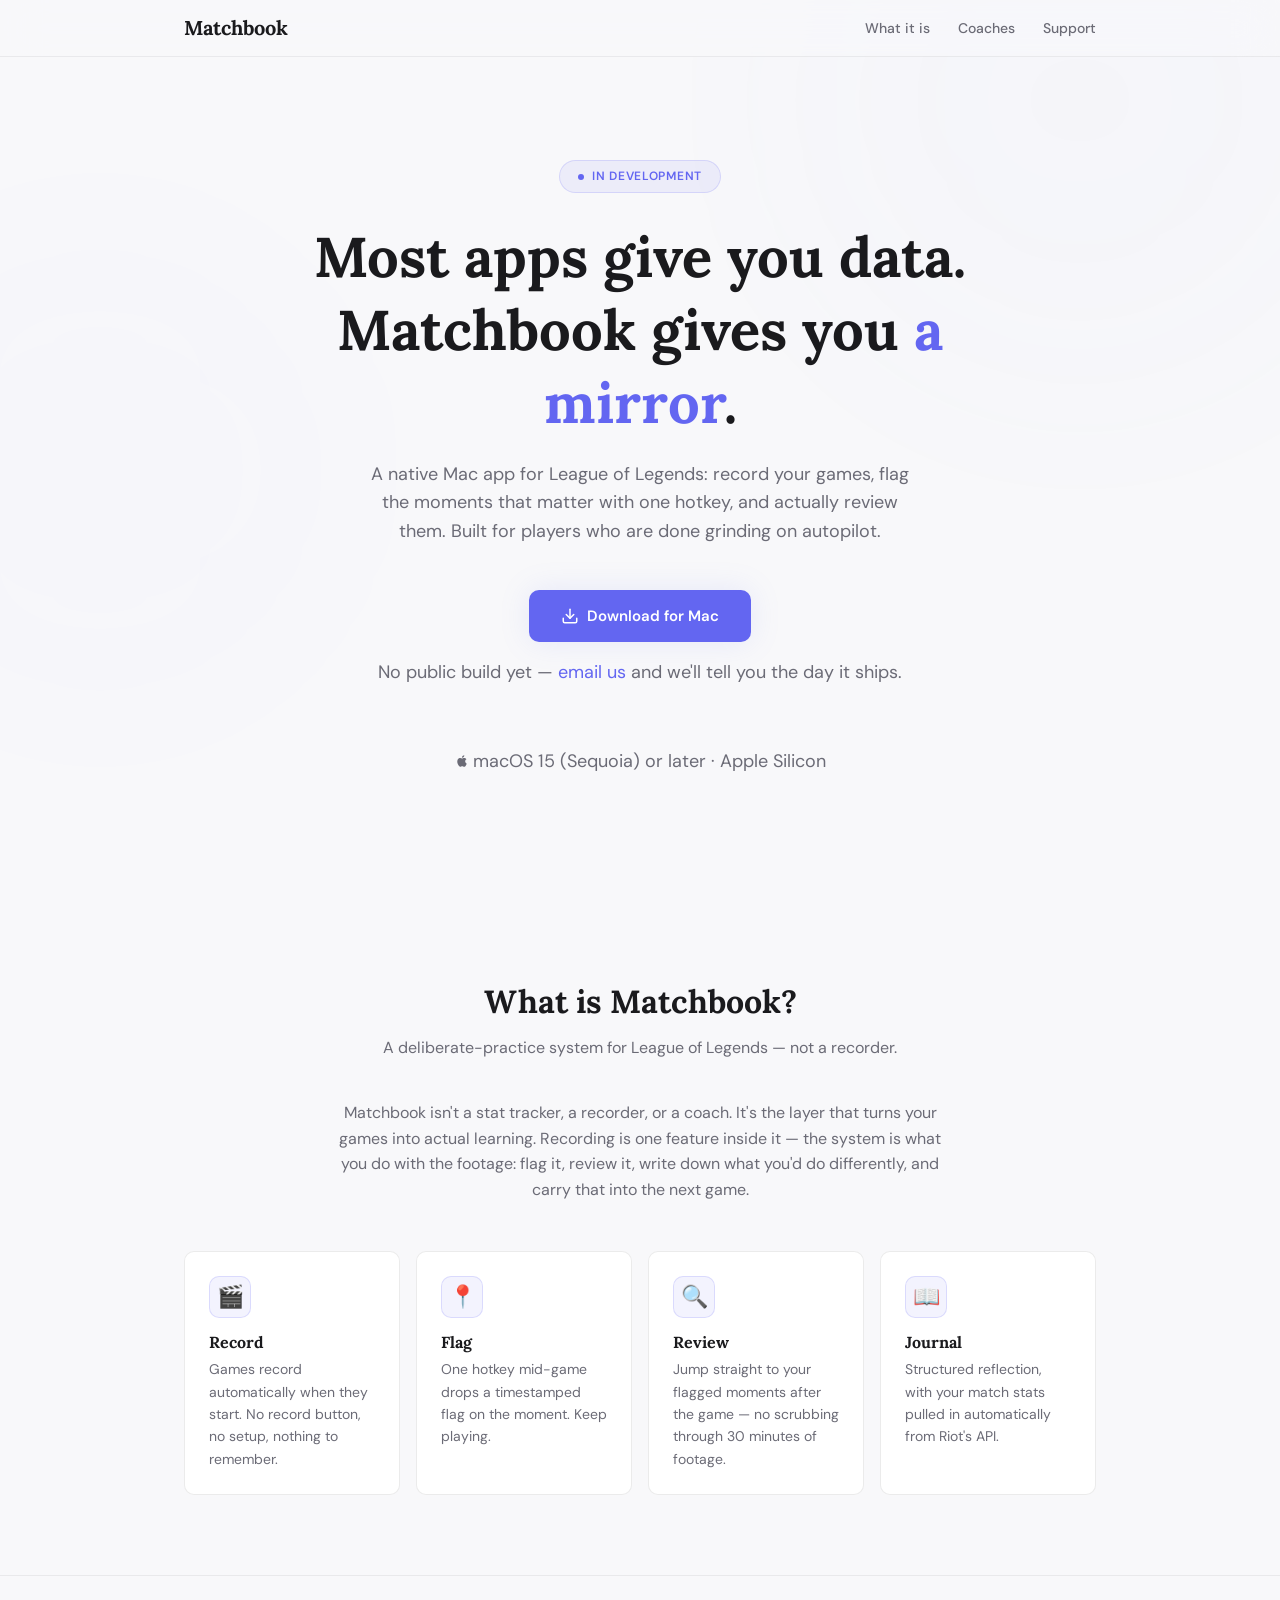
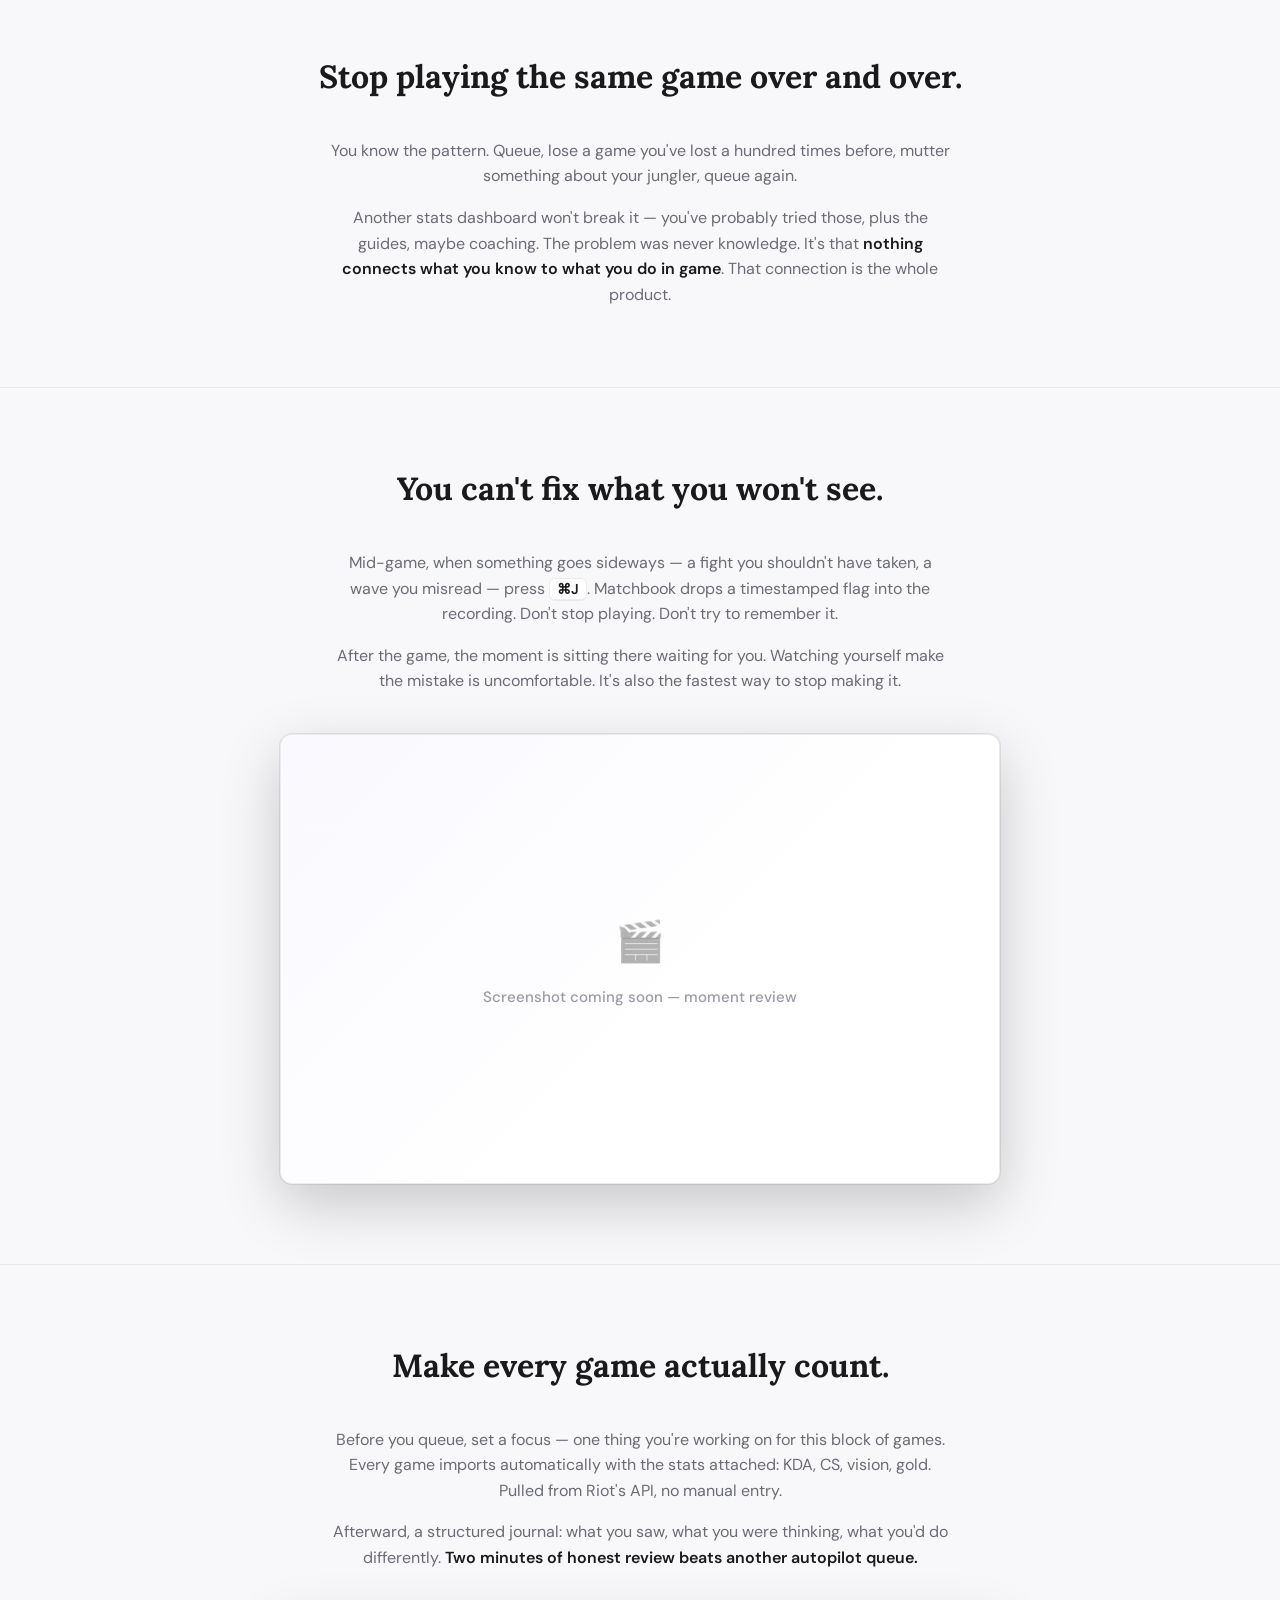
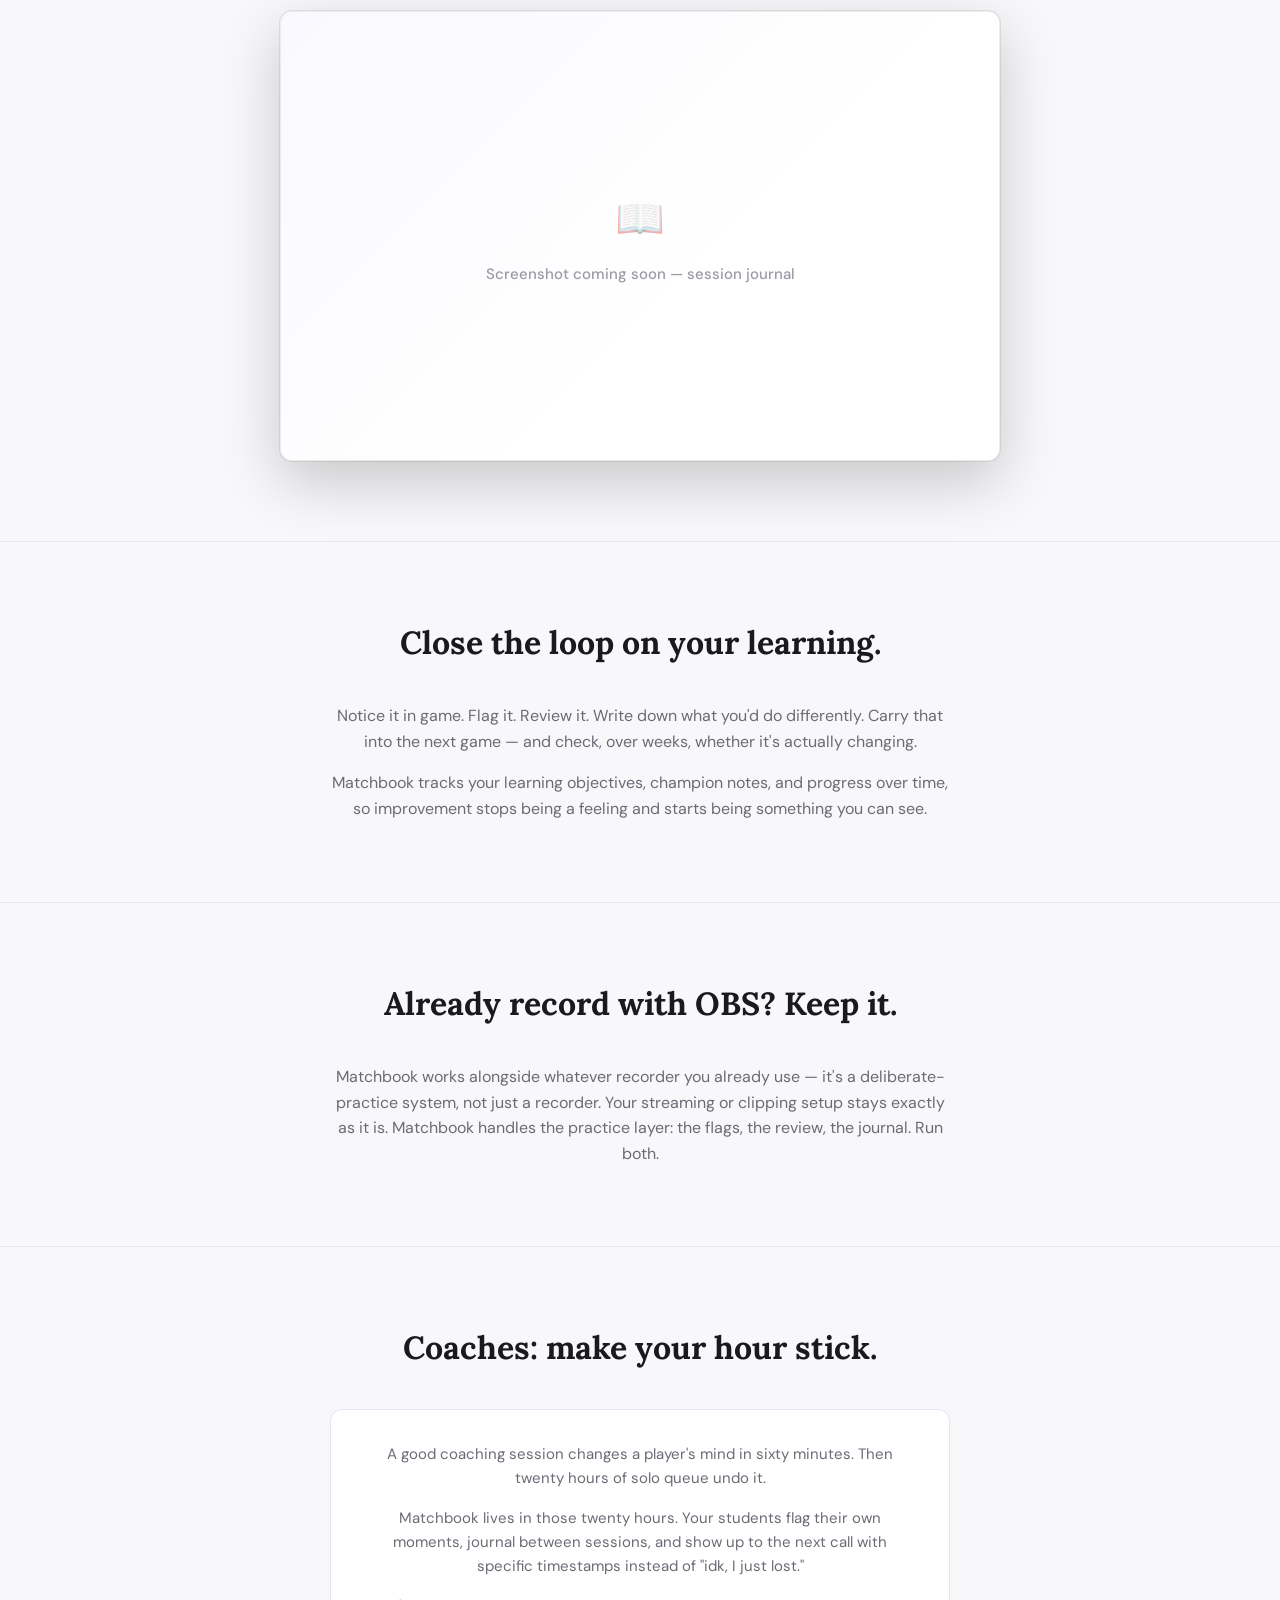
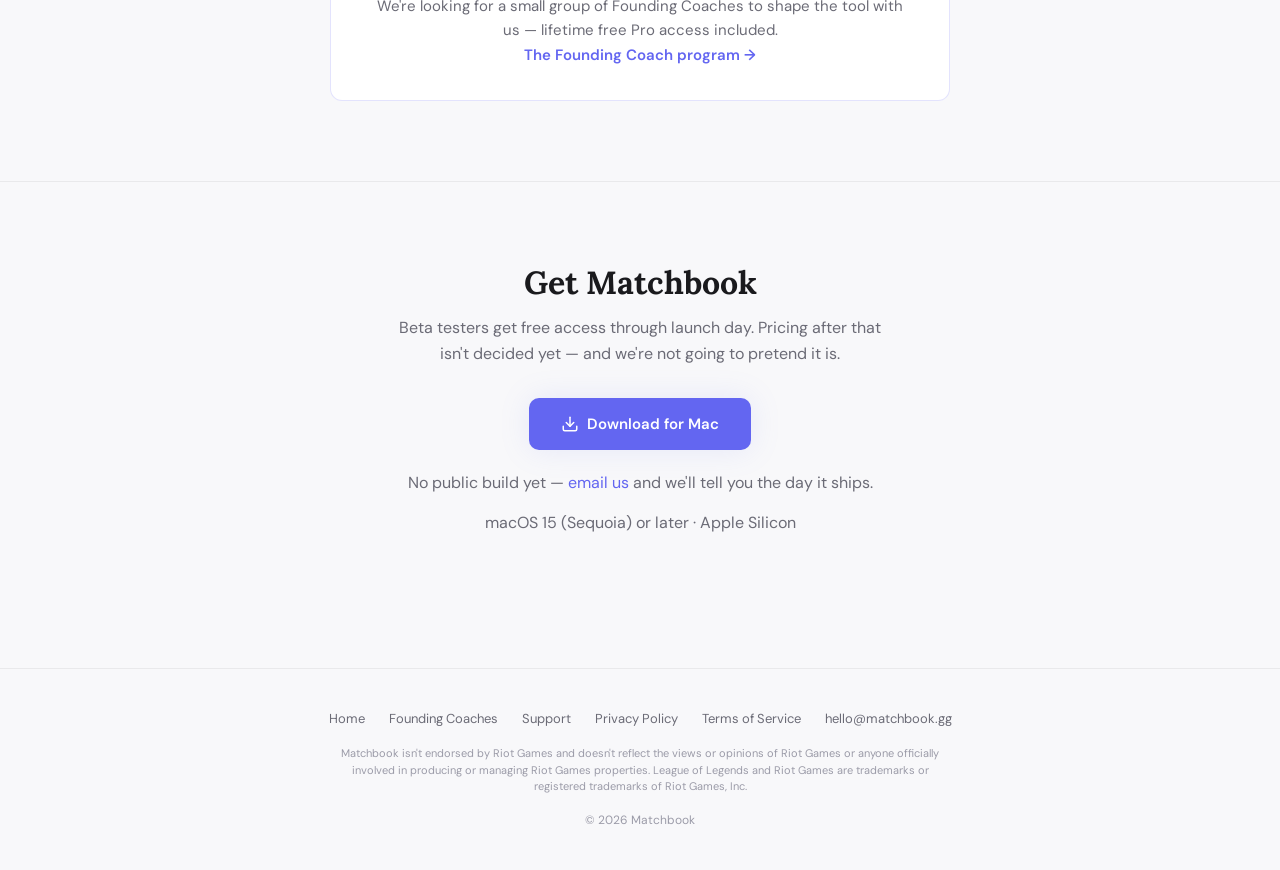
==== commit ce6e375c: "Launch site refresh: phrase-bank homepage, support + founding-coaches pages, accurate privacy/terms," ====
--- a/index.html
+++ b/index.html
@@ -3,8 +3,33 @@
 <head>
     <meta charset="UTF-8">
     <meta name="viewport" content="width=device-width, initial-scale=1.0">
-    <title>Matchbook — Your League of Legends Training Journal</title>
-    <meta name="description" content="The first native macOS companion app for League of Legends. Record games, journal your sessions, and improve through deliberate practice. Coming soon.">
+    <title>Matchbook — A deliberate-practice system for League of Legends</title>
+    <meta name="description" content="Most apps give you data. Matchbook gives you a mirror. A native Mac app that records your games, flags key moments with a hotkey, and gives you a structured journal to actually improve.">
+    <link rel="canonical" href="https://matchbook.gg/">
+    <meta property="og:type" content="website">
+    <meta property="og:site_name" content="Matchbook">
+    <meta property="og:title" content="Matchbook — A deliberate-practice system for League of Legends">
+    <meta property="og:description" content="Most apps give you data. Matchbook gives you a mirror. Record your games, flag the moments that matter, and actually review them. Native on Mac.">
+    <meta property="og:url" content="https://matchbook.gg/">
+    <!-- og.png does not exist yet — create a 1200x630 social card and drop it at the site root -->
+    <meta property="og:image" content="https://matchbook.gg/og.png">
+    <meta name="twitter:card" content="summary_large_image">
+    <meta name="twitter:site" content="@matchbookgg">
+    <meta name="twitter:title" content="Matchbook — A deliberate-practice system for League of Legends">
+    <meta name="twitter:description" content="Most apps give you data. Matchbook gives you a mirror. Record your games, flag the moments that matter, and actually review them. Native on Mac.">
+    <meta name="twitter:image" content="https://matchbook.gg/og.png">
+    <link rel="icon" type="image/svg+xml" href="favicon.svg">
+    <script type="application/ld+json">
+    {
+        "@context": "https://schema.org",
+        "@type": "SoftwareApplication",
+        "name": "Matchbook",
+        "operatingSystem": "macOS",
+        "applicationCategory": "GameApplication",
+        "url": "https://matchbook.gg/",
+        "description": "A deliberate-practice system for League of Legends players on Mac: game recording, hotkey moment flagging, and structured session journaling."
+    }
+    </script>
     <link rel="preconnect" href="https://fonts.googleapis.com">
     <link rel="preconnect" href="https://fonts.gstatic.com" crossorigin>
     <link href="https://fonts.googleapis.com/css2?family=Lora:ital,wght@0,400;0,600;0,700;1,400&family=DM+Sans:wght@400;500;600;700&display=swap" rel="stylesheet">
@@ -196,7 +221,7 @@
             font-size: clamp(36px, 5vw, 56px);
             font-weight: 700;
             margin-bottom: 20px;
-            max-width: 720px;
+            max-width: 760px;
             margin-left: auto;
             margin-right: auto;
             animation: fadeInUp 0.7s ease-out 0.1s both;
@@ -207,7 +232,7 @@
         .hero p {
             font-size: 18px;
             color: var(--text-secondary);
-            max-width: 540px;
+            max-width: 560px;
             margin: 0 auto 44px;
             animation: fadeInUp 0.7s ease-out 0.2s both;
         }
@@ -232,7 +257,7 @@
             padding: 14px 32px;
             border-radius: 10px;
             border: none;
-            cursor: default;
+            cursor: pointer;
             transition: transform 0.15s, box-shadow 0.2s;
             box-shadow: 0 0 30px rgba(129, 140, 242, 0.15);
         }
@@ -254,17 +279,15 @@
             gap: 4px;
         }
 
-        /* ── Preview placeholder ── */
-        .preview-section {
-            position: relative;
-            padding: 0 0 100px;
-            text-align: center;
-            z-index: 1;
-        }
-
-        .preview-window {
-            max-width: 800px;
-            margin: 0 auto;
+        .cta-fallback {
+            font-size: 14px;
+            color: var(--text-secondary);
+        }
+
+        /* ── Screenshot placeholder ── */
+        .shot-placeholder {
+            max-width: 720px;
+            margin: 40px auto 0;
             aspect-ratio: 16 / 10;
             background: var(--surface);
             border: 1px solid var(--card-border);
@@ -281,189 +304,155 @@
             box-shadow: 0 20px 60px rgba(0, 0, 0, 0.2), 0 0 0 1px var(--card-border);
         }
 
-        .preview-window::before {
+        .shot-placeholder::before {
             content: '';
             position: absolute;
             inset: 0;
             background: linear-gradient(135deg, var(--glow) 0%, transparent 60%);
         }
 
-        .preview-icon {
-            font-size: 40px;
-            opacity: 0.4;
-        }
-
-        .preview-text {
+        .shot-placeholder .shot-icon { font-size: 40px; opacity: 0.4; }
+
+        .shot-placeholder .shot-text {
             position: relative;
             font-weight: 500;
             color: var(--text-tertiary);
         }
 
-        /* ── Status Banner ── */
-        .status-section {
+        /* ── Sections ── */
+        .page-section {
             position: relative;
             z-index: 1;
-            padding: 0 0 80px;
-        }
-
-        .status-card {
-            max-width: 600px;
+            padding: 80px 0;
+            border-top: 1px solid var(--divider);
+        }
+
+        #what { border-top: none; }
+
+        .section-header {
+            text-align: center;
+            margin-bottom: 40px;
+        }
+
+        .section-header h2 {
+            font-size: 32px;
+            margin-bottom: 12px;
+        }
+
+        .section-header p {
+            color: var(--text-secondary);
+            font-size: 16px;
+            max-width: 560px;
+            margin: 0 auto;
+        }
+
+        .section-body {
+            max-width: 620px;
+            margin: 0 auto;
+            text-align: center;
+        }
+
+        .section-body p {
+            font-size: 16px;
+            color: var(--text-secondary);
+            margin-bottom: 16px;
+        }
+
+        .section-body p:last-child { margin-bottom: 0; }
+
+        .section-body strong { color: var(--text-primary); font-weight: 600; }
+
+        .kbd {
+            font-family: 'DM Sans', sans-serif;
+            font-size: 0.9em;
+            font-weight: 600;
+            color: var(--text-primary);
+            background: var(--surface-elevated);
+            border: 1px solid var(--card-border);
+            border-bottom-width: 2px;
+            border-radius: 6px;
+            padding: 1px 7px;
+            white-space: nowrap;
+        }
+
+        /* ── Feature cards (What is Matchbook) ── */
+        .features-grid {
+            display: grid;
+            grid-template-columns: repeat(auto-fit, minmax(200px, 1fr));
+            gap: 16px;
+            margin-top: 48px;
+        }
+
+        .feature-card {
+            background: var(--surface);
+            border: 1px solid var(--card-border);
+            border-radius: 10px;
+            padding: 24px;
+            text-align: left;
+            transition: border-color 0.25s, box-shadow 0.25s;
+        }
+
+        .feature-card:hover {
+            border-color: var(--accent-border);
+            box-shadow: 0 4px 24px var(--glow);
+        }
+
+        .feature-icon {
+            font-size: 22px;
+            margin-bottom: 14px;
+            display: flex;
+            align-items: center;
+            justify-content: center;
+            width: 42px;
+            height: 42px;
+            background: var(--accent-subtle);
+            border: 1px solid var(--accent-border);
+            border-radius: 10px;
+        }
+
+        .feature-card h3 {
+            font-size: 16px;
+            margin-bottom: 6px;
+        }
+
+        .feature-card p {
+            font-size: 14px;
+            color: var(--text-secondary);
+            line-height: 1.6;
+        }
+
+        /* ── Coach card ── */
+        .coach-card {
+            max-width: 620px;
             margin: 0 auto;
             background: var(--surface);
             border: 1px solid var(--accent-border);
             border-radius: 12px;
-            padding: 28px 32px;
+            padding: 32px 36px;
             text-align: center;
         }
 
-        .status-card h3 {
-            font-size: 18px;
-            margin-bottom: 8px;
-            color: var(--text-primary);
-        }
-
-        .status-card p {
-            font-size: 14px;
+        .coach-card p {
+            font-size: 15px;
             color: var(--text-secondary);
-            line-height: 1.6;
-        }
-
-        .status-label {
+            margin-bottom: 16px;
+        }
+
+        .coach-card p:last-of-type { margin-bottom: 0; }
+
+        .link-arrow {
             display: inline-flex;
             align-items: center;
             gap: 6px;
-            font-family: 'DM Sans', sans-serif;
-            font-size: 11px;
             font-weight: 600;
-            letter-spacing: 0.05em;
-            text-transform: uppercase;
-            color: var(--accent);
-            margin-bottom: 12px;
-        }
-
-        .status-dot {
-            width: 6px;
-            height: 6px;
-            background: var(--accent);
-            border-radius: 50%;
-            animation: pulse 2s ease-in-out infinite;
-        }
-
-        /* ── Features ── */
-        .features {
-            position: relative;
-            z-index: 1;
-            padding: 80px 0;
-        }
-
-        .section-header {
-            text-align: center;
-            margin-bottom: 56px;
-        }
-
-        .section-header h2 {
-            font-size: 32px;
-            margin-bottom: 12px;
-        }
-
-        .section-header p {
-            color: var(--text-secondary);
-            font-size: 16px;
-            max-width: 520px;
-            margin: 0 auto;
-        }
-
-        .features-grid {
-            display: grid;
-            grid-template-columns: repeat(auto-fit, minmax(280px, 1fr));
-            gap: 16px;
-        }
-
-        .feature-card {
-            background: var(--surface);
-            border: 1px solid var(--card-border);
-            border-radius: 10px;
-            padding: 28px;
-            transition: border-color 0.25s, box-shadow 0.25s;
-        }
-
-        .feature-card:hover {
-            border-color: var(--accent-border);
-            box-shadow: 0 4px 24px var(--glow);
-        }
-
-        .feature-icon {
-            font-size: 24px;
-            margin-bottom: 16px;
-            display: flex;
-            align-items: center;
-            justify-content: center;
-            width: 44px;
-            height: 44px;
-            background: var(--accent-subtle);
-            border: 1px solid var(--accent-border);
-            border-radius: 10px;
-        }
-
-        .feature-card h3 {
-            font-size: 17px;
-            margin-bottom: 8px;
-        }
-
-        .feature-card p {
-            font-size: 14px;
-            color: var(--text-secondary);
-            line-height: 1.6;
-        }
-
-        /* ── Why Section ── */
-        .why-section {
-            position: relative;
-            z-index: 1;
-            padding: 80px 0;
-            border-top: 1px solid var(--divider);
-        }
-
-        .why-grid {
-            display: grid;
-            grid-template-columns: repeat(auto-fit, minmax(260px, 1fr));
-            gap: 32px;
-            max-width: 720px;
-            margin: 0 auto;
-        }
-
-        .why-item {
-            position: relative;
-            padding-left: 20px;
-        }
-
-        .why-item::before {
-            content: '';
-            position: absolute;
-            left: 0;
-            top: 4px;
-            width: 3px;
-            height: 20px;
-            background: var(--accent);
-            border-radius: 2px;
-            opacity: 0.6;
-        }
-
-        .why-item h3 {
-            font-size: 16px;
-            margin-bottom: 6px;
-        }
-
-        .why-item p {
-            font-size: 14px;
-            color: var(--text-secondary);
-        }
-
-        /* ── CTA Section ── */
+            font-size: 15px;
+        }
+
+        /* ── Download CTA ── */
         .cta-section {
             position: relative;
             z-index: 1;
-            padding: 80px 0;
+            padding: 80px 0 100px;
             text-align: center;
             border-top: 1px solid var(--divider);
         }
@@ -477,14 +466,13 @@
             color: var(--text-secondary);
             font-size: 16px;
             margin-bottom: 32px;
-            max-width: 480px;
+            max-width: 500px;
             margin-left: auto;
             margin-right: auto;
         }
 
-        .cta-section .hero-sub {
-            margin-top: 16px;
-        }
+        .cta-section .cta-fallback { margin-top: 20px; margin-bottom: 0; }
+        .cta-section .hero-sub { margin-top: 14px; }
 
         /* ── Footer ── */
         footer {
@@ -503,6 +491,8 @@
 
         .footer-links {
             display: flex;
+            flex-wrap: wrap;
+            justify-content: center;
             gap: 24px;
             font-size: 13px;
         }
@@ -528,8 +518,9 @@
             .nav-links { gap: 16px; }
             .nav-links a { font-size: 13px; }
             .hero { padding: 130px 0 60px; }
-            .features, .why-section, .cta-section { padding: 60px 0; }
-            .status-card { margin-left: 24px; margin-right: 24px; }
+            .page-section { padding: 60px 0; }
+            .cta-section { padding: 60px 0 80px; }
+            .coach-card { margin-left: 24px; margin-right: 24px; }
             .glow-orb { display: none; }
         }
     </style>
@@ -543,11 +534,11 @@
     <!-- Nav -->
     <nav>
         <div class="container">
-            <a href="#" class="nav-brand">Matchbook</a>
+            <a href="index.html" class="nav-brand">Matchbook</a>
             <div class="nav-links">
-                <a href="#features">Features</a>
-                <a href="#why">Why Matchbook</a>
-                <a href="privacy.html">Privacy</a>
+                <a href="#what">What it is</a>
+                <a href="founding-coaches.html">Coaches</a>
+                <a href="support.html">Support</a>
             </div>
         </div>
     </nav>
@@ -556,124 +547,161 @@
     <section class="hero">
         <div class="container">
             <span class="hero-badge"><span class="pulse-dot"></span> In Development</span>
-            <h1>Your League of Legends <span class="accent">Training Journal</span></h1>
-            <p>Record your games, journal every session, and track your improvement over time. Built for Mac players who want to get better, not just grind.</p>
+            <h1>Most apps give you data. Matchbook gives you <span class="accent">a mirror</span>.</h1>
+            <p>A native Mac app for League of Legends: record your games, flag the moments that matter with one hotkey, and actually review them. Built for players who are done grinding on autopilot.</p>
             <div class="hero-cta-group">
-                <span class="hero-cta">
-                    <svg xmlns="http://www.w3.org/2000/svg" width="18" height="18" viewBox="0 0 24 24" fill="none" stroke="currentColor" stroke-width="2" stroke-linecap="round" stroke-linejoin="round"><path d="M6 9l6 6 6-6"/></svg>
-                    Coming Soon
-                </span>
+                <!-- [DOWNLOAD-URL]: replace with the real download link once the signed/notarized build is uploaded -->
+                <a href="[DOWNLOAD-URL]" class="hero-cta">
+                    <svg xmlns="http://www.w3.org/2000/svg" width="18" height="18" viewBox="0 0 24 24" fill="none" stroke="currentColor" stroke-width="2" stroke-linecap="round" stroke-linejoin="round"><path d="M21 15v4a2 2 0 0 1-2 2H5a2 2 0 0 1-2-2v-4"/><polyline points="7 10 12 15 17 10"/><line x1="12" x2="12" y1="15" y2="3"/></svg>
+                    Download for Mac
+                </a>
+                <p class="cta-fallback">No public build yet — <a href="mailto:hello@matchbook.gg?subject=Notify%20me">email us</a> and we'll tell you the day it ships.</p>
                 <p class="hero-sub">
                     <span class="platform-tag">
                         <svg xmlns="http://www.w3.org/2000/svg" width="14" height="14" viewBox="0 0 24 24" fill="currentColor"><path d="M18.71 19.5c-.83 1.24-1.71 2.45-3.05 2.47-1.34.03-1.77-.79-3.29-.79-1.53 0-2 .77-3.27.82-1.31.05-2.3-1.32-3.14-2.53C4.25 17 2.94 12.45 4.7 9.39c.87-1.52 2.43-2.48 4.12-2.51 1.28-.02 2.5.87 3.29.87.78 0 2.26-1.07 3.8-.91.65.03 2.47.26 3.64 1.98-.09.06-2.17 1.28-2.15 3.81.03 3.02 2.65 4.03 2.68 4.04-.03.07-.42 1.44-1.38 2.83"/><path d="M13 3.5c.73-.83 1.94-1.46 2.94-1.5.13 1.17-.34 2.35-1.04 3.19-.69.85-1.83 1.51-2.95 1.42-.15-1.15.41-2.35 1.05-3.11"/></svg>
-                        macOS 14+ &middot; Apple Silicon
+                        macOS 15 (Sequoia) or later &middot; Apple Silicon
                     </span>
                 </p>
             </div>
         </div>
     </section>
 
-    <!-- Preview -->
-    <section class="preview-section">
-        <div class="container">
-            <div class="preview-window">
-                <span class="preview-icon">&#x1F3AE;</span>
-                <span class="preview-text">App preview coming soon</span>
-            </div>
-        </div>
-    </section>
-
-    <!-- Status -->
-    <section class="status-section">
-        <div class="container">
-            <div class="status-card">
-                <span class="status-label"><span class="status-dot"></span> Development Status</span>
-                <h3>Actively Building</h3>
-                <p>Matchbook is currently in active development. We're building the first native macOS training journal for League of Legends players. Follow along or reach out at <a href="mailto:contact@matchbook.gg">contact@matchbook.gg</a>.</p>
-            </div>
-        </div>
-    </section>
-
-    <!-- Features -->
-    <section class="features" id="features">
+    <!-- What is Matchbook -->
+    <section class="page-section" id="what">
         <div class="container">
             <div class="section-header">
-                <h2>Everything You Need to Improve</h2>
-                <p>Not another stats dashboard. A deliberate practice tool built from the ground up.</p>
+                <h2>What is Matchbook?</h2>
+                <p>A deliberate-practice system for League of Legends — not a recorder.</p>
+            </div>
+            <div class="section-body">
+                <p>Matchbook isn't a stat tracker, a recorder, or a coach. It's the layer that turns your games into actual learning. Recording is one feature inside it — the system is what you do with the footage: flag it, review it, write down what you'd do differently, and carry that into the next game.</p>
             </div>
             <div class="features-grid">
                 <div class="feature-card">
-                    <span class="feature-icon">&#x1F4D6;</span>
-                    <h3>Session Journaling</h3>
-                    <p>Pre-session goals, per-game reflections, and post-session review. Track what you learned, not just whether you won.</p>
+                    <span class="feature-icon">&#x1F3AC;</span>
+                    <h3>Record</h3>
+                    <p>Games record automatically when they start. No record button, no setup, nothing to remember.</p>
                 </div>
                 <div class="feature-card">
-                    <span class="feature-icon">&#x1F3AC;</span>
-                    <h3>Game Recording</h3>
-                    <p>Native screen recording with one-click start. Flag moments during live play with a hotkey for later review.</p>
-                </div>
-                <div class="feature-card">
-                    <span class="feature-icon">&#x1F4CA;</span>
-                    <h3>Auto-Fetched Stats</h3>
-                    <p>Match data pulls directly from the Riot API. No manual entry. KDA, CS, vision, gold, items, runes — all there when you open your journal.</p>
-                </div>
-                <div class="feature-card">
-                    <span class="feature-icon">&#x1F3AF;</span>
-                    <h3>Learning Objectives</h3>
-                    <p>Set improvement goals and track them across sessions. Champion notes and matchup guides that grow with you.</p>
+                    <span class="feature-icon">&#x1F4CD;</span>
+                    <h3>Flag</h3>
+                    <p>One hotkey mid-game drops a timestamped flag on the moment. Keep playing.</p>
                 </div>
                 <div class="feature-card">
                     <span class="feature-icon">&#x1F50D;</span>
-                    <h3>Game-Aware</h3>
-                    <p>Detects when League is running, auto-fills champion and matchup data from champ select, and tracks your session flow automatically.</p>
+                    <h3>Review</h3>
+                    <p>Jump straight to your flagged moments after the game — no scrubbing through 30 minutes of footage.</p>
                 </div>
                 <div class="feature-card">
-                    <span class="feature-icon">&#x1F6E1;&#xFE0F;</span>
-                    <h3>In-Game Overlay</h3>
-                    <p>A transparent, always-on-top window showing your session goals and matchup reminders while you play.</p>
+                    <span class="feature-icon">&#x1F4D6;</span>
+                    <h3>Journal</h3>
+                    <p>Structured reflection, with your match stats pulled in automatically from Riot's API.</p>
                 </div>
             </div>
         </div>
     </section>
 
-    <!-- Why Matchbook -->
-    <section class="why-section" id="why">
+    <!-- Problem: Stop playing the same game over and over -->
+    <section class="page-section" id="problem">
         <div class="container">
             <div class="section-header">
-                <h2>Why Matchbook?</h2>
-                <p>Every LoL companion tool is a stats dashboard. Matchbook is the first tool built around how players actually improve.</p>
-            </div>
-            <div class="why-grid">
-                <div class="why-item">
-                    <h3>Built for Mac</h3>
-                    <p>Native macOS app using Swift, SwiftUI, and ScreenCaptureKit. No Electron, no web views. Made for your Mac.</p>
-                </div>
-                <div class="why-item">
-                    <h3>Reflection Over Stats</h3>
-                    <p>Stats tell you what happened. Journaling helps you understand why. Designed around deliberate practice, not dashboard overload.</p>
-                </div>
-                <div class="why-item">
-                    <h3>Privacy First</h3>
-                    <p>All your data stays on your device. No cloud accounts, no telemetry, no ads. Your journal, your recordings — all local.</p>
-                </div>
-                <div class="why-item">
-                    <h3>No In-Game Advantage</h3>
-                    <p>Matchbook doesn't tell you what to build or who to ban. It helps you learn from your own games through reflection and review.</p>
-                </div>
-            </div>
-        </div>
-    </section>
-
-    <!-- CTA -->
-    <section class="cta-section">
-        <div class="container">
-            <h2>Be First to Know</h2>
-            <p>Matchbook is in active development. Drop us a line to get notified when it's ready.</p>
-            <a href="mailto:contact@matchbook.gg" class="hero-cta" style="cursor: pointer;">
-                <svg xmlns="http://www.w3.org/2000/svg" width="18" height="18" viewBox="0 0 24 24" fill="none" stroke="currentColor" stroke-width="2" stroke-linecap="round" stroke-linejoin="round"><rect width="20" height="16" x="2" y="4" rx="2"/><path d="m22 7-8.97 5.7a1.94 1.94 0 0 1-2.06 0L2 7"/></svg>
-                Get in Touch
+                <h2>Stop playing the same game over and over.</h2>
+            </div>
+            <div class="section-body">
+                <p>You know the pattern. Queue, lose a game you've lost a hundred times before, mutter something about your jungler, queue again.</p>
+                <p>Another stats dashboard won't break it — you've probably tried those, plus the guides, maybe coaching. The problem was never knowledge. It's that <strong>nothing connects what you know to what you do in game</strong>. That connection is the whole product.</p>
+            </div>
+        </div>
+    </section>
+
+    <!-- Mirror: You can't fix what you won't see -->
+    <section class="page-section" id="see">
+        <div class="container">
+            <div class="section-header">
+                <h2>You can't fix what you won't see.</h2>
+            </div>
+            <div class="section-body">
+                <p>Mid-game, when something goes sideways — a fight you shouldn't have taken, a wave you misread — press <span class="kbd">&#8984;J</span>. Matchbook drops a timestamped flag into the recording. Don't stop playing. Don't try to remember it.</p>
+                <p>After the game, the moment is sitting there waiting for you. Watching yourself make the mistake is uncomfortable. It's also the fastest way to stop making it.</p>
+            </div>
+            <!-- SCREENSHOT: film room — recording playback with flagged moments in the sidebar -->
+            <div class="shot-placeholder">
+                <span class="shot-icon">&#x1F3AC;</span>
+                <span class="shot-text">Screenshot coming soon — moment review</span>
+            </div>
+        </div>
+    </section>
+
+    <!-- Sessions: Make every game actually count -->
+    <section class="page-section" id="count">
+        <div class="container">
+            <div class="section-header">
+                <h2>Make every game actually count.</h2>
+            </div>
+            <div class="section-body">
+                <p>Before you queue, set a focus — one thing you're working on for this block of games. Every game imports automatically with the stats attached: KDA, CS, vision, gold. Pulled from Riot's API, no manual entry.</p>
+                <p>Afterward, a structured journal: what you saw, what you were thinking, what you'd do differently. <strong>Two minutes of honest review beats another autopilot queue.</strong></p>
+            </div>
+            <!-- SCREENSHOT: session view — pre-session focus + imported games with stats -->
+            <div class="shot-placeholder">
+                <span class="shot-icon">&#x1F4D6;</span>
+                <span class="shot-text">Screenshot coming soon — session journal</span>
+            </div>
+        </div>
+    </section>
+
+    <!-- Loop: Close the loop on your learning -->
+    <section class="page-section" id="loop">
+        <div class="container">
+            <div class="section-header">
+                <h2>Close the loop on your learning.</h2>
+            </div>
+            <div class="section-body">
+                <p>Notice it in game. Flag it. Review it. Write down what you'd do differently. Carry that into the next game — and check, over weeks, whether it's actually changing.</p>
+                <p>Matchbook tracks your learning objectives, champion notes, and progress over time, so improvement stops being a feeling and starts being something you can see.</p>
+            </div>
+        </div>
+    </section>
+
+    <!-- Recorder coexistence -->
+    <section class="page-section" id="recorders">
+        <div class="container">
+            <div class="section-header">
+                <h2>Already record with OBS? Keep it.</h2>
+            </div>
+            <div class="section-body">
+                <p>Matchbook works alongside whatever recorder you already use — it's a deliberate-practice system, not just a recorder. Your streaming or clipping setup stays exactly as it is. Matchbook handles the practice layer: the flags, the review, the journal. Run both.</p>
+            </div>
+        </div>
+    </section>
+
+    <!-- Coaches -->
+    <section class="page-section" id="coaches">
+        <div class="container">
+            <div class="section-header">
+                <h2>Coaches: make your hour stick.</h2>
+            </div>
+            <div class="coach-card">
+                <p>A good coaching session changes a player's mind in sixty minutes. Then twenty hours of solo queue undo it.</p>
+                <p>Matchbook lives in those twenty hours. Your students flag their own moments, journal between sessions, and show up to the next call with specific timestamps instead of "idk, I just lost."</p>
+                <p>We're looking for a small group of Founding Coaches to shape the tool with us — lifetime free Pro access included.</p>
+                <a href="founding-coaches.html" class="link-arrow">The Founding Coach program &rarr;</a>
+            </div>
+        </div>
+    </section>
+
+    <!-- Download CTA -->
+    <section class="cta-section" id="download">
+        <div class="container">
+            <h2>Get Matchbook</h2>
+            <p>Beta testers get free access through launch day. Pricing after that isn't decided yet — and we're not going to pretend it is.</p>
+            <!-- [DOWNLOAD-URL]: replace with the real download link once the signed/notarized build is uploaded -->
+            <a href="[DOWNLOAD-URL]" class="hero-cta">
+                <svg xmlns="http://www.w3.org/2000/svg" width="18" height="18" viewBox="0 0 24 24" fill="none" stroke="currentColor" stroke-width="2" stroke-linecap="round" stroke-linejoin="round"><path d="M21 15v4a2 2 0 0 1-2 2H5a2 2 0 0 1-2-2v-4"/><polyline points="7 10 12 15 17 10"/><line x1="12" x2="12" y1="15" y2="3"/></svg>
+                Download for Mac
             </a>
-            <p class="hero-sub">macOS 14 (Sonoma) or later &middot; Apple Silicon</p>
+            <p class="cta-fallback">No public build yet — <a href="mailto:hello@matchbook.gg?subject=Notify%20me">email us</a> and we'll tell you the day it ships.</p>
+            <p class="hero-sub">macOS 15 (Sequoia) or later &middot; Apple Silicon</p>
         </div>
     </section>
 
@@ -681,9 +709,12 @@
     <footer>
         <div class="container">
             <div class="footer-links">
+                <a href="index.html">Home</a>
+                <a href="founding-coaches.html">Founding Coaches</a>
+                <a href="support.html">Support</a>
                 <a href="privacy.html">Privacy Policy</a>
                 <a href="terms.html">Terms of Service</a>
-                <a href="mailto:contact@matchbook.gg">Contact</a>
+                <a href="mailto:hello@matchbook.gg">hello@matchbook.gg</a>
             </div>
             <p class="riot-disclaimer">
                 Matchbook isn't endorsed by Riot Games and doesn't reflect the views or opinions of Riot Games or anyone officially involved in producing or managing Riot Games properties. League of Legends and Riot Games are trademarks or registered trademarks of Riot Games, Inc.
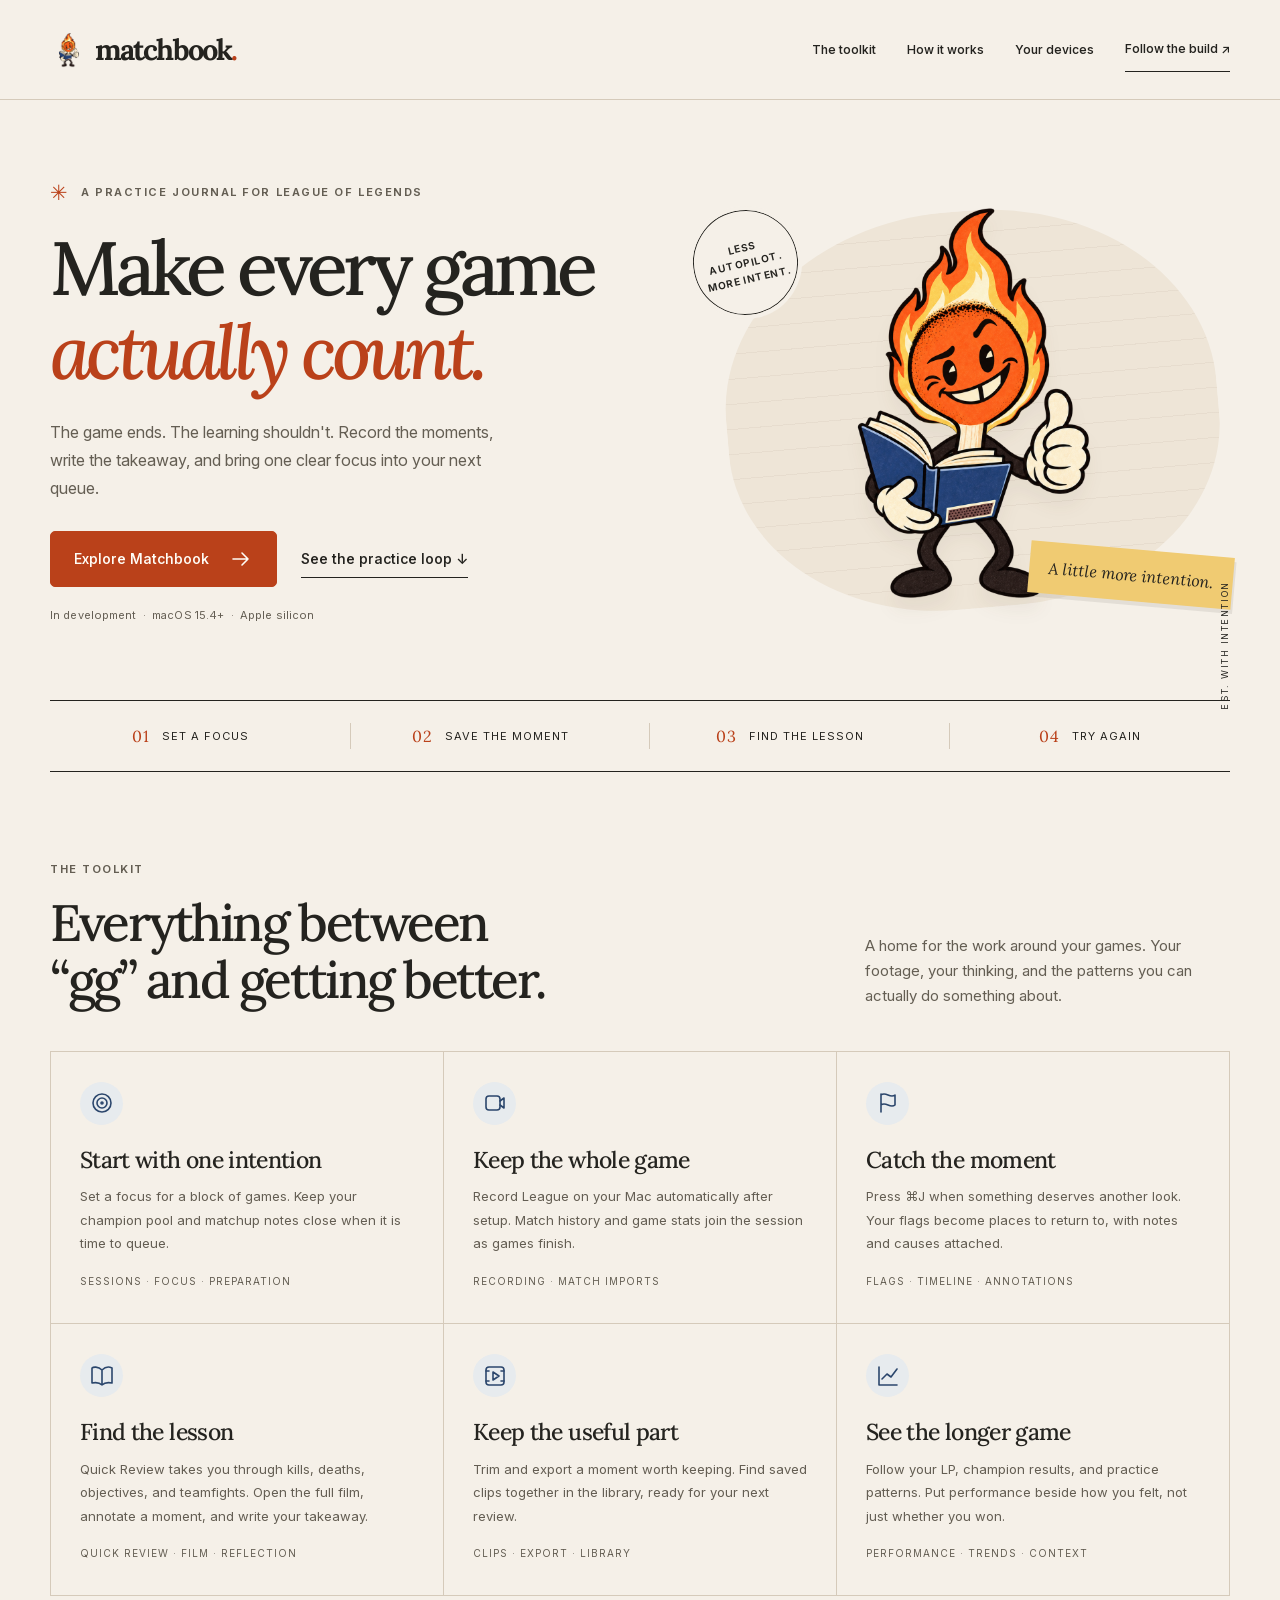
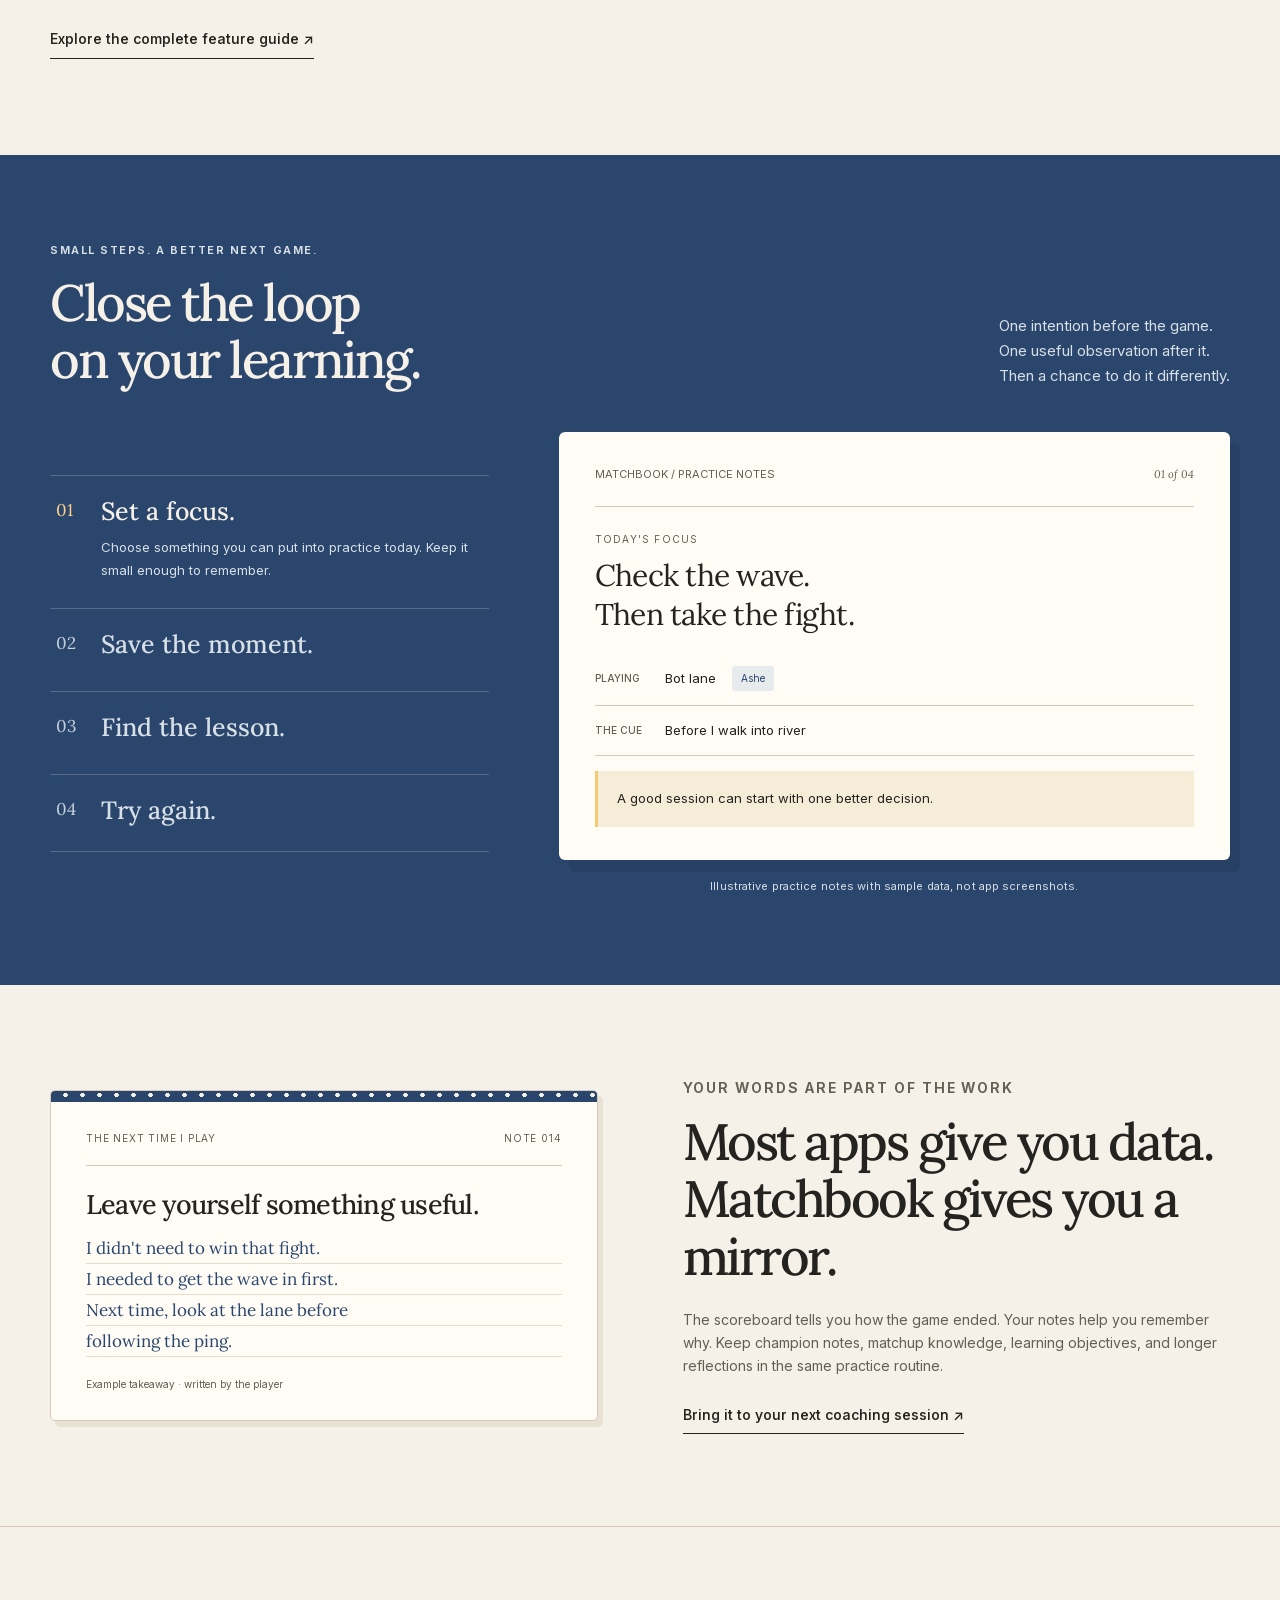
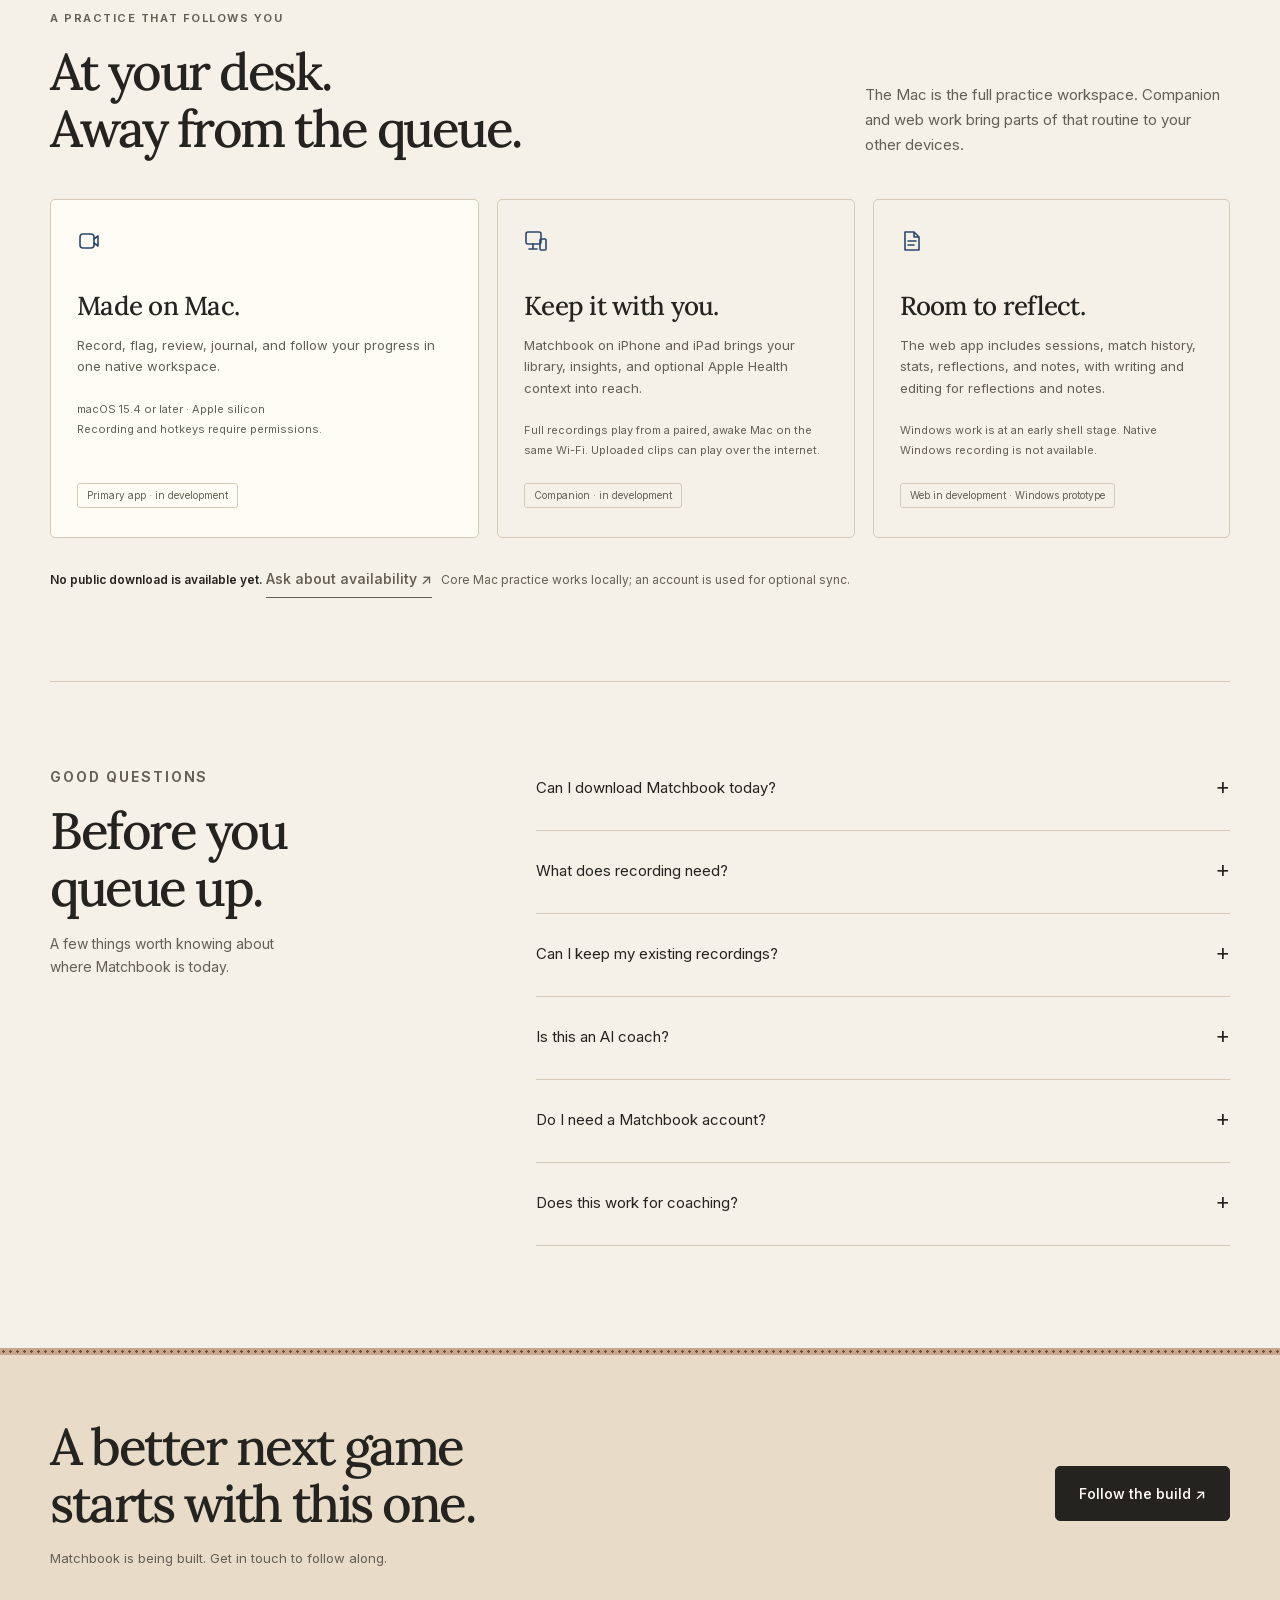
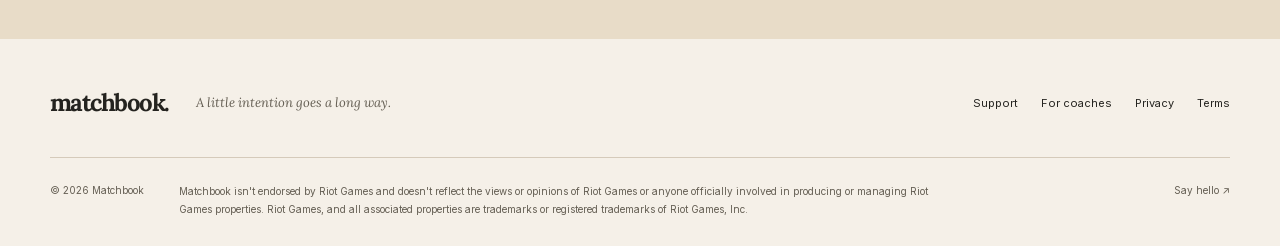
==== commit cab4e5f0: "Publish the mascot site refresh (#1224) New paper-and-notebook design with the approved mascot, a co" ====
--- a/index.html
+++ b/index.html
@@ -1,727 +1,54 @@
-<!DOCTYPE html>
-<html lang="en">
-<head>
-    <meta charset="UTF-8">
-    <meta name="viewport" content="width=device-width, initial-scale=1.0">
-    <title>Matchbook — A deliberate-practice system for League of Legends</title>
-    <meta name="description" content="Most apps give you data. Matchbook gives you a mirror. A native Mac app that records your games, flags key moments with a hotkey, and gives you a structured journal to actually improve.">
-    <link rel="canonical" href="https://matchbook.gg/">
-    <meta property="og:type" content="website">
-    <meta property="og:site_name" content="Matchbook">
-    <meta property="og:title" content="Matchbook — A deliberate-practice system for League of Legends">
-    <meta property="og:description" content="Most apps give you data. Matchbook gives you a mirror. Record your games, flag the moments that matter, and actually review them. Native on Mac.">
-    <meta property="og:url" content="https://matchbook.gg/">
-    <!-- og.png does not exist yet — create a 1200x630 social card and drop it at the site root -->
-    <meta property="og:image" content="https://matchbook.gg/og.png">
-    <meta name="twitter:card" content="summary_large_image">
-    <meta name="twitter:site" content="@matchbookgg">
-    <meta name="twitter:title" content="Matchbook — A deliberate-practice system for League of Legends">
-    <meta name="twitter:description" content="Most apps give you data. Matchbook gives you a mirror. Record your games, flag the moments that matter, and actually review them. Native on Mac.">
-    <meta name="twitter:image" content="https://matchbook.gg/og.png">
-    <link rel="icon" type="image/svg+xml" href="favicon.svg">
-    <script type="application/ld+json">
-    {
-        "@context": "https://schema.org",
-        "@type": "SoftwareApplication",
-        "name": "Matchbook",
-        "operatingSystem": "macOS",
-        "applicationCategory": "GameApplication",
-        "url": "https://matchbook.gg/",
-        "description": "A deliberate-practice system for League of Legends players on Mac: game recording, hotkey moment flagging, and structured session journaling."
-    }
-    </script>
-    <link rel="preconnect" href="https://fonts.googleapis.com">
-    <link rel="preconnect" href="https://fonts.gstatic.com" crossorigin>
-    <link href="https://fonts.googleapis.com/css2?family=Lora:ital,wght@0,400;0,600;0,700;1,400&family=DM+Sans:wght@400;500;600;700&display=swap" rel="stylesheet">
-    <style>
-        /* ── Reset ── */
-        *, *::before, *::after { box-sizing: border-box; margin: 0; padding: 0; }
-
-        /* ── Design Tokens (Standard Theme — dark-first) ── */
-        :root {
-            --bg: #111114;
-            --bg-subtle: #16161A;
-            --surface: #1E1E24;
-            --surface-elevated: #25252D;
-            --text-primary: #E8E8ED;
-            --text-secondary: #9494A1;
-            --text-tertiary: #5C5C6B;
-            --accent: #818CF2;
-            --accent-hover: #9BA3F7;
-            --accent-subtle: rgba(129, 140, 242, 0.10);
-            --accent-border: rgba(129, 140, 242, 0.20);
-            --divider: rgba(255, 255, 255, 0.06);
-            --card-border: rgba(255, 255, 255, 0.08);
-            --glow: rgba(129, 140, 242, 0.06);
-        }
-
-        @media (prefers-color-scheme: light) {
-            :root {
-                --bg: #F8F8FA;
-                --bg-subtle: #F0F0F4;
-                --surface: #FFFFFF;
-                --surface-elevated: #FFFFFF;
-                --text-primary: #1A1A1D;
-                --text-secondary: #6B6B76;
-                --text-tertiary: #9B9BA8;
-                --accent: #6366F1;
-                --accent-hover: #818CF2;
-                --accent-subtle: rgba(99, 102, 241, 0.08);
-                --accent-border: rgba(99, 102, 241, 0.18);
-                --divider: rgba(0, 0, 0, 0.06);
-                --card-border: rgba(0, 0, 0, 0.08);
-                --glow: rgba(99, 102, 241, 0.04);
-            }
-        }
-
-        /* ── Base ── */
-        html { scroll-behavior: smooth; }
-
-        body {
-            font-family: 'DM Sans', -apple-system, BlinkMacSystemFont, sans-serif;
-            background: var(--bg);
-            color: var(--text-primary);
-            line-height: 1.6;
-            -webkit-font-smoothing: antialiased;
-            overflow-x: hidden;
-        }
-
-        h1, h2, h3 { font-family: 'Lora', Georgia, serif; line-height: 1.3; }
-
-        a { color: var(--accent); text-decoration: none; transition: color 0.2s; }
-        a:hover { color: var(--accent-hover); }
-
-        .container {
-            max-width: 960px;
-            margin: 0 auto;
-            padding: 0 24px;
-        }
-
-        /* ── Ambient glow ── */
-        .glow-orb {
-            position: fixed;
-            border-radius: 50%;
-            filter: blur(120px);
-            pointer-events: none;
-            z-index: 0;
-            opacity: 0.4;
-        }
-
-        .glow-orb-1 {
-            width: 600px;
-            height: 600px;
-            background: rgba(129, 140, 242, 0.08);
-            top: -200px;
-            right: -100px;
-        }
-
-        .glow-orb-2 {
-            width: 500px;
-            height: 500px;
-            background: rgba(99, 102, 241, 0.05);
-            bottom: 20%;
-            left: -150px;
-        }
-
-        @media (prefers-color-scheme: light) {
-            .glow-orb { opacity: 0.3; }
-        }
-
-        /* ── Nav ── */
-        nav {
-            position: fixed;
-            top: 0;
-            left: 0;
-            right: 0;
-            z-index: 100;
-            background: rgba(17, 17, 20, 0.8);
-            border-bottom: 1px solid var(--divider);
-            backdrop-filter: blur(20px) saturate(180%);
-            -webkit-backdrop-filter: blur(20px) saturate(180%);
-        }
-
-        @media (prefers-color-scheme: light) {
-            nav { background: rgba(248, 248, 250, 0.8); }
-        }
-
-        nav .container {
-            display: flex;
-            justify-content: space-between;
-            align-items: center;
-            height: 56px;
-        }
-
-        .nav-brand {
-            font-family: 'Lora', Georgia, serif;
-            font-weight: 700;
-            font-size: 20px;
-            color: var(--text-primary);
-        }
-
-        .nav-links { display: flex; gap: 28px; align-items: center; }
-
-        .nav-links a {
-            font-size: 14px;
-            font-weight: 500;
-            color: var(--text-secondary);
-            transition: color 0.2s;
-        }
-
-        .nav-links a:hover { color: var(--text-primary); }
-
-        /* ── Hero ── */
-        .hero {
-            position: relative;
-            padding: 160px 0 80px;
-            text-align: center;
-            z-index: 1;
-        }
-
-        .hero-badge {
-            display: inline-flex;
-            align-items: center;
-            gap: 8px;
-            font-size: 12px;
-            font-weight: 600;
-            letter-spacing: 0.06em;
-            text-transform: uppercase;
-            color: var(--accent);
-            background: var(--accent-subtle);
-            border: 1px solid var(--accent-border);
-            border-radius: 20px;
-            padding: 6px 18px;
-            margin-bottom: 28px;
-            animation: fadeInDown 0.6s ease-out both;
-        }
-
-        .hero-badge .pulse-dot {
-            width: 6px;
-            height: 6px;
-            background: var(--accent);
-            border-radius: 50%;
-            animation: pulse 2s ease-in-out infinite;
-        }
-
-        @keyframes pulse {
-            0%, 100% { opacity: 1; transform: scale(1); }
-            50% { opacity: 0.5; transform: scale(0.8); }
-        }
-
-        @keyframes fadeInDown {
-            from { opacity: 0; transform: translateY(-12px); }
-            to { opacity: 1; transform: translateY(0); }
-        }
-
-        @keyframes fadeInUp {
-            from { opacity: 0; transform: translateY(16px); }
-            to { opacity: 1; transform: translateY(0); }
-        }
-
-        .hero h1 {
-            font-size: clamp(36px, 5vw, 56px);
-            font-weight: 700;
-            margin-bottom: 20px;
-            max-width: 760px;
-            margin-left: auto;
-            margin-right: auto;
-            animation: fadeInUp 0.7s ease-out 0.1s both;
-        }
-
-        .hero h1 .accent { color: var(--accent); }
-
-        .hero p {
-            font-size: 18px;
-            color: var(--text-secondary);
-            max-width: 560px;
-            margin: 0 auto 44px;
-            animation: fadeInUp 0.7s ease-out 0.2s both;
-        }
-
-        .hero-cta-group {
-            display: flex;
-            flex-direction: column;
-            align-items: center;
-            gap: 16px;
-            animation: fadeInUp 0.7s ease-out 0.3s both;
-        }
-
-        .hero-cta {
-            display: inline-flex;
-            align-items: center;
-            gap: 8px;
-            background: var(--accent);
-            color: #fff;
-            font-family: 'DM Sans', sans-serif;
-            font-weight: 600;
-            font-size: 15px;
-            padding: 14px 32px;
-            border-radius: 10px;
-            border: none;
-            cursor: pointer;
-            transition: transform 0.15s, box-shadow 0.2s;
-            box-shadow: 0 0 30px rgba(129, 140, 242, 0.15);
-        }
-
-        .hero-cta:hover {
-            color: #fff;
-            transform: translateY(-1px);
-            box-shadow: 0 0 40px rgba(129, 140, 242, 0.25);
-        }
-
-        .hero-sub {
-            font-size: 13px;
-            color: var(--text-tertiary);
-        }
-
-        .hero-sub .platform-tag {
-            display: inline-flex;
-            align-items: center;
-            gap: 4px;
-        }
-
-        .cta-fallback {
-            font-size: 14px;
-            color: var(--text-secondary);
-        }
-
-        /* ── Screenshot placeholder ── */
-        .shot-placeholder {
-            max-width: 720px;
-            margin: 40px auto 0;
-            aspect-ratio: 16 / 10;
-            background: var(--surface);
-            border: 1px solid var(--card-border);
-            border-radius: 12px;
-            display: flex;
-            flex-direction: column;
-            align-items: center;
-            justify-content: center;
-            gap: 12px;
-            color: var(--text-tertiary);
-            font-size: 15px;
-            position: relative;
-            overflow: hidden;
-            box-shadow: 0 20px 60px rgba(0, 0, 0, 0.2), 0 0 0 1px var(--card-border);
-        }
-
-        .shot-placeholder::before {
-            content: '';
-            position: absolute;
-            inset: 0;
-            background: linear-gradient(135deg, var(--glow) 0%, transparent 60%);
-        }
-
-        .shot-placeholder .shot-icon { font-size: 40px; opacity: 0.4; }
-
-        .shot-placeholder .shot-text {
-            position: relative;
-            font-weight: 500;
-            color: var(--text-tertiary);
-        }
-
-        /* ── Sections ── */
-        .page-section {
-            position: relative;
-            z-index: 1;
-            padding: 80px 0;
-            border-top: 1px solid var(--divider);
-        }
-
-        #what { border-top: none; }
-
-        .section-header {
-            text-align: center;
-            margin-bottom: 40px;
-        }
-
-        .section-header h2 {
-            font-size: 32px;
-            margin-bottom: 12px;
-        }
-
-        .section-header p {
-            color: var(--text-secondary);
-            font-size: 16px;
-            max-width: 560px;
-            margin: 0 auto;
-        }
-
-        .section-body {
-            max-width: 620px;
-            margin: 0 auto;
-            text-align: center;
-        }
-
-        .section-body p {
-            font-size: 16px;
-            color: var(--text-secondary);
-            margin-bottom: 16px;
-        }
-
-        .section-body p:last-child { margin-bottom: 0; }
-
-        .section-body strong { color: var(--text-primary); font-weight: 600; }
-
-        .kbd {
-            font-family: 'DM Sans', sans-serif;
-            font-size: 0.9em;
-            font-weight: 600;
-            color: var(--text-primary);
-            background: var(--surface-elevated);
-            border: 1px solid var(--card-border);
-            border-bottom-width: 2px;
-            border-radius: 6px;
-            padding: 1px 7px;
-            white-space: nowrap;
-        }
-
-        /* ── Feature cards (What is Matchbook) ── */
-        .features-grid {
-            display: grid;
-            grid-template-columns: repeat(auto-fit, minmax(200px, 1fr));
-            gap: 16px;
-            margin-top: 48px;
-        }
-
-        .feature-card {
-            background: var(--surface);
-            border: 1px solid var(--card-border);
-            border-radius: 10px;
-            padding: 24px;
-            text-align: left;
-            transition: border-color 0.25s, box-shadow 0.25s;
-        }
-
-        .feature-card:hover {
-            border-color: var(--accent-border);
-            box-shadow: 0 4px 24px var(--glow);
-        }
-
-        .feature-icon {
-            font-size: 22px;
-            margin-bottom: 14px;
-            display: flex;
-            align-items: center;
-            justify-content: center;
-            width: 42px;
-            height: 42px;
-            background: var(--accent-subtle);
-            border: 1px solid var(--accent-border);
-            border-radius: 10px;
-        }
-
-        .feature-card h3 {
-            font-size: 16px;
-            margin-bottom: 6px;
-        }
-
-        .feature-card p {
-            font-size: 14px;
-            color: var(--text-secondary);
-            line-height: 1.6;
-        }
-
-        /* ── Coach card ── */
-        .coach-card {
-            max-width: 620px;
-            margin: 0 auto;
-            background: var(--surface);
-            border: 1px solid var(--accent-border);
-            border-radius: 12px;
-            padding: 32px 36px;
-            text-align: center;
-        }
-
-        .coach-card p {
-            font-size: 15px;
-            color: var(--text-secondary);
-            margin-bottom: 16px;
-        }
-
-        .coach-card p:last-of-type { margin-bottom: 0; }
-
-        .link-arrow {
-            display: inline-flex;
-            align-items: center;
-            gap: 6px;
-            font-weight: 600;
-            font-size: 15px;
-        }
-
-        /* ── Download CTA ── */
-        .cta-section {
-            position: relative;
-            z-index: 1;
-            padding: 80px 0 100px;
-            text-align: center;
-            border-top: 1px solid var(--divider);
-        }
-
-        .cta-section h2 {
-            font-size: 32px;
-            margin-bottom: 12px;
-        }
-
-        .cta-section p {
-            color: var(--text-secondary);
-            font-size: 16px;
-            margin-bottom: 32px;
-            max-width: 500px;
-            margin-left: auto;
-            margin-right: auto;
-        }
-
-        .cta-section .cta-fallback { margin-top: 20px; margin-bottom: 0; }
-        .cta-section .hero-sub { margin-top: 14px; }
-
-        /* ── Footer ── */
-        footer {
-            position: relative;
-            z-index: 1;
-            padding: 40px 0;
-            border-top: 1px solid var(--divider);
-        }
-
-        footer .container {
-            display: flex;
-            flex-direction: column;
-            align-items: center;
-            gap: 16px;
-        }
-
-        .footer-links {
-            display: flex;
-            flex-wrap: wrap;
-            justify-content: center;
-            gap: 24px;
-            font-size: 13px;
-        }
-
-        .footer-links a { color: var(--text-secondary); }
-        .footer-links a:hover { color: var(--text-primary); }
-
-        .riot-disclaimer {
-            font-size: 11px;
-            color: var(--text-tertiary);
-            text-align: center;
-            max-width: 600px;
-            line-height: 1.5;
-        }
-
-        .footer-copy {
-            font-size: 12px;
-            color: var(--text-tertiary);
-        }
-
-        /* ── Responsive ── */
-        @media (max-width: 640px) {
-            .nav-links { gap: 16px; }
-            .nav-links a { font-size: 13px; }
-            .hero { padding: 130px 0 60px; }
-            .page-section { padding: 60px 0; }
-            .cta-section { padding: 60px 0 80px; }
-            .coach-card { margin-left: 24px; margin-right: 24px; }
-            .glow-orb { display: none; }
-        }
-    </style>
-</head>
-<body>
-
-    <!-- Ambient glow -->
-    <div class="glow-orb glow-orb-1"></div>
-    <div class="glow-orb glow-orb-2"></div>
-
-    <!-- Nav -->
-    <nav>
-        <div class="container">
-            <a href="index.html" class="nav-brand">Matchbook</a>
-            <div class="nav-links">
-                <a href="#what">What it is</a>
-                <a href="founding-coaches.html">Coaches</a>
-                <a href="support.html">Support</a>
-            </div>
-        </div>
-    </nav>
-
-    <!-- Hero -->
-    <section class="hero">
-        <div class="container">
-            <span class="hero-badge"><span class="pulse-dot"></span> In Development</span>
-            <h1>Most apps give you data. Matchbook gives you <span class="accent">a mirror</span>.</h1>
-            <p>A native Mac app for League of Legends: record your games, flag the moments that matter with one hotkey, and actually review them. Built for players who are done grinding on autopilot.</p>
-            <div class="hero-cta-group">
-                <!-- [DOWNLOAD-URL]: replace with the real download link once the signed/notarized build is uploaded -->
-                <a href="[DOWNLOAD-URL]" class="hero-cta">
-                    <svg xmlns="http://www.w3.org/2000/svg" width="18" height="18" viewBox="0 0 24 24" fill="none" stroke="currentColor" stroke-width="2" stroke-linecap="round" stroke-linejoin="round"><path d="M21 15v4a2 2 0 0 1-2 2H5a2 2 0 0 1-2-2v-4"/><polyline points="7 10 12 15 17 10"/><line x1="12" x2="12" y1="15" y2="3"/></svg>
-                    Download for Mac
-                </a>
-                <p class="cta-fallback">No public build yet — <a href="mailto:hello@matchbook.gg?subject=Notify%20me">email us</a> and we'll tell you the day it ships.</p>
-                <p class="hero-sub">
-                    <span class="platform-tag">
-                        <svg xmlns="http://www.w3.org/2000/svg" width="14" height="14" viewBox="0 0 24 24" fill="currentColor"><path d="M18.71 19.5c-.83 1.24-1.71 2.45-3.05 2.47-1.34.03-1.77-.79-3.29-.79-1.53 0-2 .77-3.27.82-1.31.05-2.3-1.32-3.14-2.53C4.25 17 2.94 12.45 4.7 9.39c.87-1.52 2.43-2.48 4.12-2.51 1.28-.02 2.5.87 3.29.87.78 0 2.26-1.07 3.8-.91.65.03 2.47.26 3.64 1.98-.09.06-2.17 1.28-2.15 3.81.03 3.02 2.65 4.03 2.68 4.04-.03.07-.42 1.44-1.38 2.83"/><path d="M13 3.5c.73-.83 1.94-1.46 2.94-1.5.13 1.17-.34 2.35-1.04 3.19-.69.85-1.83 1.51-2.95 1.42-.15-1.15.41-2.35 1.05-3.11"/></svg>
-                        macOS 15 (Sequoia) or later &middot; Apple Silicon
-                    </span>
-                </p>
-            </div>
-        </div>
-    </section>
-
-    <!-- What is Matchbook -->
-    <section class="page-section" id="what">
-        <div class="container">
-            <div class="section-header">
-                <h2>What is Matchbook?</h2>
-                <p>A deliberate-practice system for League of Legends — not a recorder.</p>
-            </div>
-            <div class="section-body">
-                <p>Matchbook isn't a stat tracker, a recorder, or a coach. It's the layer that turns your games into actual learning. Recording is one feature inside it — the system is what you do with the footage: flag it, review it, write down what you'd do differently, and carry that into the next game.</p>
-            </div>
-            <div class="features-grid">
-                <div class="feature-card">
-                    <span class="feature-icon">&#x1F3AC;</span>
-                    <h3>Record</h3>
-                    <p>Games record automatically when they start. No record button, no setup, nothing to remember.</p>
-                </div>
-                <div class="feature-card">
-                    <span class="feature-icon">&#x1F4CD;</span>
-                    <h3>Flag</h3>
-                    <p>One hotkey mid-game drops a timestamped flag on the moment. Keep playing.</p>
-                </div>
-                <div class="feature-card">
-                    <span class="feature-icon">&#x1F50D;</span>
-                    <h3>Review</h3>
-                    <p>Jump straight to your flagged moments after the game — no scrubbing through 30 minutes of footage.</p>
-                </div>
-                <div class="feature-card">
-                    <span class="feature-icon">&#x1F4D6;</span>
-                    <h3>Journal</h3>
-                    <p>Structured reflection, with your match stats pulled in automatically from Riot's API.</p>
-                </div>
-            </div>
-        </div>
-    </section>
-
-    <!-- Problem: Stop playing the same game over and over -->
-    <section class="page-section" id="problem">
-        <div class="container">
-            <div class="section-header">
-                <h2>Stop playing the same game over and over.</h2>
-            </div>
-            <div class="section-body">
-                <p>You know the pattern. Queue, lose a game you've lost a hundred times before, mutter something about your jungler, queue again.</p>
-                <p>Another stats dashboard won't break it — you've probably tried those, plus the guides, maybe coaching. The problem was never knowledge. It's that <strong>nothing connects what you know to what you do in game</strong>. That connection is the whole product.</p>
-            </div>
-        </div>
-    </section>
-
-    <!-- Mirror: You can't fix what you won't see -->
-    <section class="page-section" id="see">
-        <div class="container">
-            <div class="section-header">
-                <h2>You can't fix what you won't see.</h2>
-            </div>
-            <div class="section-body">
-                <p>Mid-game, when something goes sideways — a fight you shouldn't have taken, a wave you misread — press <span class="kbd">&#8984;J</span>. Matchbook drops a timestamped flag into the recording. Don't stop playing. Don't try to remember it.</p>
-                <p>After the game, the moment is sitting there waiting for you. Watching yourself make the mistake is uncomfortable. It's also the fastest way to stop making it.</p>
-            </div>
-            <!-- SCREENSHOT: film room — recording playback with flagged moments in the sidebar -->
-            <div class="shot-placeholder">
-                <span class="shot-icon">&#x1F3AC;</span>
-                <span class="shot-text">Screenshot coming soon — moment review</span>
-            </div>
-        </div>
-    </section>
-
-    <!-- Sessions: Make every game actually count -->
-    <section class="page-section" id="count">
-        <div class="container">
-            <div class="section-header">
-                <h2>Make every game actually count.</h2>
-            </div>
-            <div class="section-body">
-                <p>Before you queue, set a focus — one thing you're working on for this block of games. Every game imports automatically with the stats attached: KDA, CS, vision, gold. Pulled from Riot's API, no manual entry.</p>
-                <p>Afterward, a structured journal: what you saw, what you were thinking, what you'd do differently. <strong>Two minutes of honest review beats another autopilot queue.</strong></p>
-            </div>
-            <!-- SCREENSHOT: session view — pre-session focus + imported games with stats -->
-            <div class="shot-placeholder">
-                <span class="shot-icon">&#x1F4D6;</span>
-                <span class="shot-text">Screenshot coming soon — session journal</span>
-            </div>
-        </div>
-    </section>
-
-    <!-- Loop: Close the loop on your learning -->
-    <section class="page-section" id="loop">
-        <div class="container">
-            <div class="section-header">
-                <h2>Close the loop on your learning.</h2>
-            </div>
-            <div class="section-body">
-                <p>Notice it in game. Flag it. Review it. Write down what you'd do differently. Carry that into the next game — and check, over weeks, whether it's actually changing.</p>
-                <p>Matchbook tracks your learning objectives, champion notes, and progress over time, so improvement stops being a feeling and starts being something you can see.</p>
-            </div>
-        </div>
-    </section>
-
-    <!-- Recorder coexistence -->
-    <section class="page-section" id="recorders">
-        <div class="container">
-            <div class="section-header">
-                <h2>Already record with OBS? Keep it.</h2>
-            </div>
-            <div class="section-body">
-                <p>Matchbook works alongside whatever recorder you already use — it's a deliberate-practice system, not just a recorder. Your streaming or clipping setup stays exactly as it is. Matchbook handles the practice layer: the flags, the review, the journal. Run both.</p>
-            </div>
-        </div>
-    </section>
-
-    <!-- Coaches -->
-    <section class="page-section" id="coaches">
-        <div class="container">
-            <div class="section-header">
-                <h2>Coaches: make your hour stick.</h2>
-            </div>
-            <div class="coach-card">
-                <p>A good coaching session changes a player's mind in sixty minutes. Then twenty hours of solo queue undo it.</p>
-                <p>Matchbook lives in those twenty hours. Your students flag their own moments, journal between sessions, and show up to the next call with specific timestamps instead of "idk, I just lost."</p>
-                <p>We're looking for a small group of Founding Coaches to shape the tool with us — lifetime free Pro access included.</p>
-                <a href="founding-coaches.html" class="link-arrow">The Founding Coach program &rarr;</a>
-            </div>
-        </div>
-    </section>
-
-    <!-- Download CTA -->
-    <section class="cta-section" id="download">
-        <div class="container">
-            <h2>Get Matchbook</h2>
-            <p>Beta testers get free access through launch day. Pricing after that isn't decided yet — and we're not going to pretend it is.</p>
-            <!-- [DOWNLOAD-URL]: replace with the real download link once the signed/notarized build is uploaded -->
-            <a href="[DOWNLOAD-URL]" class="hero-cta">
-                <svg xmlns="http://www.w3.org/2000/svg" width="18" height="18" viewBox="0 0 24 24" fill="none" stroke="currentColor" stroke-width="2" stroke-linecap="round" stroke-linejoin="round"><path d="M21 15v4a2 2 0 0 1-2 2H5a2 2 0 0 1-2-2v-4"/><polyline points="7 10 12 15 17 10"/><line x1="12" x2="12" y1="15" y2="3"/></svg>
-                Download for Mac
-            </a>
-            <p class="cta-fallback">No public build yet — <a href="mailto:hello@matchbook.gg?subject=Notify%20me">email us</a> and we'll tell you the day it ships.</p>
-            <p class="hero-sub">macOS 15 (Sequoia) or later &middot; Apple Silicon</p>
-        </div>
-    </section>
-
-    <!-- Footer -->
-    <footer>
-        <div class="container">
-            <div class="footer-links">
-                <a href="index.html">Home</a>
-                <a href="founding-coaches.html">Founding Coaches</a>
-                <a href="support.html">Support</a>
-                <a href="privacy.html">Privacy Policy</a>
-                <a href="terms.html">Terms of Service</a>
-                <a href="mailto:hello@matchbook.gg">hello@matchbook.gg</a>
-            </div>
-            <p class="riot-disclaimer">
-                Matchbook isn't endorsed by Riot Games and doesn't reflect the views or opinions of Riot Games or anyone officially involved in producing or managing Riot Games properties. League of Legends and Riot Games are trademarks or registered trademarks of Riot Games, Inc.
-            </p>
-            <p class="footer-copy">&copy; 2026 Matchbook</p>
-        </div>
-    </footer>
-
-</body>
-</html>
+<!doctype html>
+<html lang="en"><head>
+<meta charset="utf-8"><meta name="viewport" content="width=device-width, initial-scale=1">
+<title>Make every game actually count | Matchbook</title><meta name="description" content="A practice journal for League of Legends. Record games, flag moments, review the film, and carry a clear focus into your next game.">
+<meta name="theme-color" content="#f5f0e8"><link rel="icon" type="image/png" href="assets/mascot.png">
+<link rel="stylesheet" href="styles.css"><script src="site.js" defer></script><link rel="canonical" href="https://matchbook.gg/"><meta property="og:type" content="website"><meta property="og:title" content="Matchbook | Make every game actually count"><meta property="og:description" content="Record the moment. Find the lesson. Bring it into your next game.">
+</head><body>
+<a class="skip-link" href="#main">Skip to content</a>
+<header class="site-header"><nav class="wrap nav" aria-label="Main navigation">
+<a class="brand" href="index.html" aria-label="Matchbook home"><img src="assets/mascot.png" alt="" width="44" height="44"><span>matchbook<span class="brand-dot">.</span></span></a>
+<div class="nav-links"><a href="index.html#features">The toolkit</a><a href="index.html#practice">How it works</a><a href="index.html#platforms">Your devices</a><a class="nav-contact" href="mailto:hello@matchbook.gg?subject=Matchbook%20updates">Follow the build ↗</a></div>
+</nav></header>
+<main id="main">
+<section class="wrap hero" aria-labelledby="hero-title">
+<div class="hero-copy"><div class="eyebrow"><span class="tiny-star" aria-hidden="true">✳</span>A practice journal for League of Legends</div>
+<h1 id="hero-title">Make every game<br><em>actually count.</em></h1>
+<p>The game ends. The learning shouldn't. Record the moments, write the takeaway, and bring one clear focus into your next queue.</p>
+<div class="hero-actions"><a class="button button-orange" href="#features">Explore Matchbook <svg aria-hidden="true" width="24" height="24" viewBox="0 0 24 24" fill="none" stroke="currentColor" stroke-width="1.6" stroke-linecap="round" stroke-linejoin="round"><path d="M4 12h15m-6-6 6 6-6 6"/></svg></a><a class="text-link" href="#practice">See the practice loop ↓</a></div>
+<p class="availability">In development &nbsp;·&nbsp; macOS 15.4+ &nbsp;·&nbsp; Apple silicon</p></div>
+<div class="hero-art"><div class="art-stamp" aria-hidden="true">LESS<br>AUTOPILOT.<br>MORE INTENT.</div><img class="hero-mascot" src="assets/mascot.png" alt="Matchbook's smiling flame mascot holds a blue notebook and gives a thumbs-up." width="1280" height="1280" fetchpriority="high"><div class="art-note">A little more intention.</div></div>
+</section>
+<div class="wrap loop-strip" aria-label="The practice loop"><div><span>01</span>Set a focus</div><div><span>02</span>Save the moment</div><div><span>03</span>Find the lesson</div><div><span>04</span>Try again</div></div>
+<section class="wrap section toolkit" id="features"><div class="section-heading"><div><p class="eyebrow">The toolkit</p><h2>Everything between<br>“gg” and getting better.</h2></div><p>A home for the work around your games. Your footage, your thinking, and the patterns you can actually do something about.</p></div><div class="feature-grid"><article class="feature"><div class="feature-icon"><svg aria-hidden="true" width="24" height="24" viewBox="0 0 24 24" fill="none" stroke="currentColor" stroke-width="1.6" stroke-linecap="round" stroke-linejoin="round"><circle cx="12" cy="12" r="9"/><circle cx="12" cy="12" r="5"/><circle cx="12" cy="12" r="1"/></svg></div><h3>Start with one intention</h3><p>Set a focus for a block of games. Keep your champion pool and matchup notes close when it is time to queue.</p><span class="feature-meta">Sessions · focus · preparation</span></article>
+<article class="feature"><div class="feature-icon"><svg aria-hidden="true" width="24" height="24" viewBox="0 0 24 24" fill="none" stroke="currentColor" stroke-width="1.6" stroke-linecap="round" stroke-linejoin="round"><rect x="3" y="5" width="14" height="14" rx="3"/><path d="m17 10 4-3v10l-4-3"/></svg></div><h3>Keep the whole game</h3><p>Record League on your Mac automatically after setup. Match history and game stats join the session as games finish.</p><span class="feature-meta">Recording · match imports</span></article>
+<article class="feature"><div class="feature-icon"><svg aria-hidden="true" width="24" height="24" viewBox="0 0 24 24" fill="none" stroke="currentColor" stroke-width="1.6" stroke-linecap="round" stroke-linejoin="round"><path d="M5 21V3m0 1c5-4 9 4 14 0v10c-5 4-9-4-14 0"/></svg></div><h3>Catch the moment</h3><p>Press ⌘J when something deserves another look. Your flags become places to return to, with notes and causes attached.</p><span class="feature-meta">Flags · timeline · annotations</span></article>
+<article class="feature"><div class="feature-icon"><svg aria-hidden="true" width="24" height="24" viewBox="0 0 24 24" fill="none" stroke="currentColor" stroke-width="1.6" stroke-linecap="round" stroke-linejoin="round"><path d="M12 6v15m0-15C8 2 3 3 2 4v15c5-1 8 0 10 2 2-2 5-3 10-2V4c-4-2-7-1-10 2Z"/></svg></div><h3>Find the lesson</h3><p>Quick Review takes you through kills, deaths, objectives, and teamfights. Open the full film, annotate a moment, and write your takeaway.</p><span class="feature-meta">Quick Review · film · reflection</span></article>
+<article class="feature"><div class="feature-icon"><svg aria-hidden="true" width="24" height="24" viewBox="0 0 24 24" fill="none" stroke="currentColor" stroke-width="1.6" stroke-linecap="round" stroke-linejoin="round"><rect x="3" y="3" width="18" height="18" rx="3"/><path d="m10 8 6 4-6 4Zm-7-1h3m12 0h3M3 17h3m12 0h3"/></svg></div><h3>Keep the useful part</h3><p>Trim and export a moment worth keeping. Find saved clips together in the library, ready for your next review.</p><span class="feature-meta">Clips · export · library</span></article>
+<article class="feature"><div class="feature-icon"><svg aria-hidden="true" width="24" height="24" viewBox="0 0 24 24" fill="none" stroke="currentColor" stroke-width="1.6" stroke-linecap="round" stroke-linejoin="round"><path d="M3 3v18h18M6 15l5-5 4 3 6-8"/></svg></div><h3>See the longer game</h3><p>Follow your LP, champion results, and practice patterns. Put performance beside how you felt, not just whether you won.</p><span class="feature-meta">Performance · trends · context</span></article></div><a class="text-link" href="features.html" style="margin-top:24px">Explore the complete feature guide ↗</a></section>
+<section class="practice-section" id="practice"><div class="wrap"><div class="section-heading"><div><p class="eyebrow">Small steps. A better next game.</p><h2>Close the loop<br>on your learning.</h2></div><p>One intention before the game.<br>One useful observation after it.<br>Then a chance to do it differently.</p></div>
+<div class="practice-layout"><div class="step-list" role="tablist" aria-label="Explore the practice loop">
+<button class="step-button" id="step-focus" role="tab" aria-controls="practice-panel" aria-selected="true" data-step="focus"><span class="step-num">01</span><span><strong>Set a focus.</strong><small>Choose something you can put into practice today. Keep it small enough to remember.</small></span></button>
+<button class="step-button" id="step-flag" role="tab" aria-controls="practice-panel" aria-selected="false" tabindex="-1" data-step="flag"><span class="step-num">02</span><span><strong>Save the moment.</strong><small>A hotkey keeps the timestamp. Your attention stays on the game.</small></span></button>
+<button class="step-button" id="step-review" role="tab" aria-controls="practice-panel" aria-selected="false" tabindex="-1" data-step="review"><span class="step-num">03</span><span><strong>Find the lesson.</strong><small>Look at the decision. Write one thing you want to bring forward.</small></span></button>
+<button class="step-button" id="step-carry" role="tab" aria-controls="practice-panel" aria-selected="false" tabindex="-1" data-step="carry"><span class="step-num">04</span><span><strong>Try again.</strong><small>Make the next session a continuation, with your last takeaway close by.</small></span></button></div>
+<div><div class="practice-demo" id="practice-panel" role="tabpanel" aria-labelledby="step-focus" tabindex="0"><div class="demo-top"><span>MATCHBOOK / PRACTICE NOTES</span><span>01 of 04</span></div><div class="demo-kicker">Today's focus</div><div class="demo-title">Check the wave.<br>Then take the fight.</div><div class="demo-line"><b>PLAYING</b><span>Bot lane</span><span class="demo-tag">Ashe</span></div><div class="demo-line"><b>THE CUE</b><span>Before I walk into river</span></div><div class="demo-note">A good session can start with one better decision.</div></div><p class="practice-caption">Illustrative practice notes with sample data, not app screenshots.</p></div></div></div></section>
+<section class="wrap insight-band"><div class="notebook"><div class="notebook-body"><div class="notebook-header"><span>THE NEXT TIME I PLAY</span><span>NOTE 014</span></div><h3>Leave yourself something useful.</h3><p class="notebook-entry">I didn't need to win that fight.<br>I needed to get the wave in first.<br>Next time, look at the lane before<br>following the ping.</p><p class="notebook-foot">Example takeaway · written by the player</p></div></div><div class="insight-copy"><p class="eyebrow">Your words are part of the work</p><h2>Most apps give you data.<br>Matchbook gives you a mirror.</h2><p>The scoreboard tells you how the game ended. Your notes help you remember why. Keep champion notes, matchup knowledge, learning objectives, and longer reflections in the same practice routine.</p><a class="text-link" href="founding-coaches.html">Bring it to your next coaching session ↗</a></div></section>
+<section class="platform-section" id="platforms"><div class="wrap"><div class="section-heading"><div><p class="eyebrow">A practice that follows you</p><h2>At your desk.<br>Away from the queue.</h2></div><p>The Mac is the full practice workspace. Companion and web work bring parts of that routine to your other devices.</p></div>
+<div class="platform-grid"><article class="platform-card"><div class="platform-icon"><svg aria-hidden="true" width="24" height="24" viewBox="0 0 24 24" fill="none" stroke="currentColor" stroke-width="1.6" stroke-linecap="round" stroke-linejoin="round"><rect x="3" y="5" width="14" height="14" rx="3"/><path d="m17 10 4-3v10l-4-3"/></svg></div><h3>Made on Mac.</h3><p>Record, flag, review, journal, and follow your progress in one native workspace.</p><p class="platform-detail">macOS 15.4 or later · Apple silicon<br>Recording and hotkeys require permissions.</p><span class="status-label">Primary app · in development</span></article>
+<article class="platform-card"><div class="platform-icon"><svg aria-hidden="true" width="24" height="24" viewBox="0 0 24 24" fill="none" stroke="currentColor" stroke-width="1.6" stroke-linecap="round" stroke-linejoin="round"><rect x="2" y="3" width="15" height="12" rx="2"/><path d="M5 20h8m-4-5v5"/><rect x="16" y="10" width="6" height="11" rx="1"/></svg></div><h3>Keep it with you.</h3><p>Matchbook on iPhone and iPad brings your library, insights, and optional Apple Health context into reach.</p><p class="platform-detail">Full recordings play from a paired, awake Mac on the same Wi-Fi. Uploaded clips can play over the internet.</p><span class="status-label">Companion · in development</span></article>
+<article class="platform-card"><div class="platform-icon"><svg aria-hidden="true" width="24" height="24" viewBox="0 0 24 24" fill="none" stroke="currentColor" stroke-width="1.6" stroke-linecap="round" stroke-linejoin="round"><path d="M14 3H5v18h14V8Zm0 0v5h5M8 12h8m-8 4h6"/></svg></div><h3>Room to reflect.</h3><p>The web app includes sessions, match history, stats, reflections, and notes, with writing and editing for reflections and notes.</p><p class="platform-detail">Windows work is at an early shell stage. Native Windows recording is not available.</p><span class="status-label">Web in development · Windows prototype</span></article></div>
+<p class="platform-note"><strong>No public download is available yet.</strong> <a class="text-link" href="mailto:hello@matchbook.gg?subject=Matchbook%20availability">Ask about availability ↗</a> &nbsp; Core Mac practice works locally; an account is used for optional sync.</p></div></section>
+<section class="wrap faq-section"><div><p class="eyebrow">Good questions</p><h2>Before you<br>queue up.</h2><p>A few things worth knowing about where Matchbook is today.</p></div><div class="faq">
+<details><summary>Can I download Matchbook today?</summary><p>There is no public download yet. Matchbook is in development. <a href="mailto:hello@matchbook.gg?subject=Matchbook%20availability">Email hello@matchbook.gg</a> to ask about availability. This opens your email app; it does not sign you up automatically.</p></details>
+<details><summary>What does recording need?</summary><p>A supported Mac, the League client, and macOS Screen Recording permission. Recording starts automatically when supported games begin after setup. Global hotkeys also need Accessibility permission. See the <a href="support.html#recording">recording guide</a>.</p></details>
+<details><summary>Can I keep my existing recordings?</summary><p>You can import video files for review. Matchbook can remain part of your practice routine if you already record elsewhere. Capture compatibility and timeline alignment depend on the file and setup; importing a video is separate from live hotkey flagging.</p></details>
+<details><summary>Is this an AI coach?</summary><p>No. The current product helps you review and reflect on your own decisions. Automated AI coaching is outside the current V1 offering.</p></details>
+<details><summary>Do I need a Matchbook account?</summary><p>The core Mac workflow uses local data. An account is optional for multi-device sync. Cloud clips and Companion access have their own setup. The <a href="privacy.html">existing privacy policy</a> explains the current data policy and is due for review before public launch.</p></details>
+<details><summary>Does this work for coaching?</summary><p>Players can bring specific moments, exported clips, and written takeaways to a coaching session. Dedicated coach dashboards and a marketplace are not part of the current product. <a href="founding-coaches.html">See the coaching workflow</a>.</p></details>
+</div></section>
+<section class="closing"><div class="wrap"><div><h2>A better next game<br>starts with this one.</h2><p>Matchbook is being built. Get in touch to follow along.</p></div><a class="button" href="mailto:hello@matchbook.gg?subject=Matchbook%20updates">Follow the build ↗</a></div></section>
+</main><footer class="site-footer"><div class="wrap">
+<div class="footer-top"><a class="brand" href="index.html">matchbook.</a><p>A little intention goes a long way.</p><div class="footer-links"><a href="support.html">Support</a><a href="founding-coaches.html">For coaches</a><a href="privacy.html">Privacy</a><a href="terms.html">Terms</a></div></div>
+<div class="footer-bottom"><span>© 2026 Matchbook</span><p>Matchbook isn't endorsed by Riot Games and doesn't reflect the views or opinions of Riot Games or anyone officially involved in producing or managing Riot Games properties. Riot Games, and all associated properties are trademarks or registered trademarks of Riot Games, Inc.</p><a href="mailto:hello@matchbook.gg">Say hello ↗</a></div>
+</div></footer></body></html>
--- a/styles.css
+++ b/styles.css
@@ -0,0 +1,19 @@
+@font-face{font-family:Inter;src:url('assets/fonts/InterVariable.ttf') format('truetype');font-weight:100 900;font-display:swap}
+@font-face{font-family:Lora;src:url('assets/fonts/Lora-VariableFont_wght.ttf') format('truetype');font-weight:400 700;font-display:swap}
+@font-face{font-family:Lora;src:url('assets/fonts/Lora-Italic-VariableFont_wght.ttf') format('truetype');font-weight:400 700;font-style:italic;font-display:swap}
+:root{--paper:#f5f0e8;--paper-deep:#e9e1d4;--sheet:#fffcf6;--ink:#24231f;--muted:#645e53;--line:#d5caba;--flame:#ba411a;--flame-bright:#f77734;--blue:#2b466c;--blue-pale:#e7ebee;--gold:#f0cb72;--serif:Lora,Georgia,serif;--sans:Inter,system-ui,sans-serif}
+*{box-sizing:border-box}html{scroll-behavior:smooth;scroll-padding-top:30px}body{margin:0;background:var(--paper);color:var(--ink);font:16px/1.65 var(--sans);-webkit-font-smoothing:antialiased}button,input{font:inherit}button,a{-webkit-tap-highlight-color:transparent}button{cursor:pointer}a{color:inherit;text-decoration:none}img{max-width:100%;height:auto}svg{flex-shrink:0}h1,h2,h3,p{margin:0}h1,h2,h3{font-family:var(--serif);line-height:1.12;font-weight:500}h1{font-size:clamp(48px,5.9vw,86px);letter-spacing:-.065em}h2{font-size:clamp(34px,4vw,54px);letter-spacing:-.048em}h3{font-size:25px;letter-spacing:-.028em}p{color:var(--muted)}strong{font-weight:600}button:focus-visible,a:focus-visible,summary:focus-visible{outline:3px solid var(--blue);outline-offset:5px}::selection{background:var(--gold);color:var(--ink)}[hidden]{display:none!important}.wrap{width:min(1180px,calc(100% - 88px));margin:auto}.eyebrow{font-size:11px;font-weight:650;letter-spacing:.14em;text-transform:uppercase;line-height:1.5;color:var(--muted)}.section{padding:96px 0}.section-heading{display:flex;justify-content:space-between;align-items:end;gap:40px;margin-bottom:42px}.section-heading>p{max-width:365px;font-size:15px}.section-heading h2{max-width:660px}.section-heading .eyebrow{margin-bottom:16px}.text-link{display:inline-flex;align-items:center;gap:12px;border-bottom:1px solid currentColor;padding:7px 0;font-size:14px;font-weight:550}.button{display:inline-flex;align-items:center;justify-content:center;gap:20px;padding:15px 23px;border:1px solid var(--ink);border-radius:5px;background:var(--ink);color:var(--sheet);font-size:14px;font-weight:550;min-height:50px;transition:background .18s,transform .18s}.button:hover{background:var(--blue);border-color:var(--blue);transform:translateY(-2px)}.button-orange{background:var(--flame);border-color:var(--flame)}.button-light{background:var(--paper);border-color:var(--paper);color:var(--ink)}.button-light:hover{color:var(--paper)}.button-outline{background:none;color:var(--ink);border-color:var(--line)}.button-outline:hover{color:var(--sheet)}.skip-link{position:fixed;left:12px;top:-80px;background:var(--ink);color:white;padding:12px;z-index:50}.skip-link:focus{top:12px}.preview-bar{min-height:34px;display:flex;justify-content:space-between;gap:20px;padding:7px 44px;background:var(--blue);color:var(--sheet);font-size:11px;line-height:1.5}.preview-bar b{padding:0 7px}.preview-bar a{text-decoration:underline;text-underline-offset:3px}.site-header{border-bottom:1px solid var(--line)}.nav{height:99px;display:flex;align-items:center;justify-content:space-between;gap:32px}.brand{display:inline-flex;align-items:center;gap:9px;font-family:var(--serif);font-weight:700;font-size:29px;letter-spacing:-.065em;line-height:1}.brand img{width:36px;height:46px;object-fit:contain}.brand-dot{color:var(--flame)}.nav-links{display:flex;gap:31px;align-items:center;font-size:12px;font-weight:550}.nav-links>a{min-height:44px;display:flex;align-items:center}.nav-links>a:hover{color:var(--flame)}.nav-contact{border-bottom:1px solid var(--ink)}
+.hero{display:grid;grid-template-columns:1.17fr 1fr;gap:30px;align-items:center;padding-top:70px;padding-bottom:63px;min-height:600px}.hero .eyebrow{display:flex;align-items:center;gap:12px;margin-bottom:23px}.tiny-star{font-size:21px;line-height:1;color:var(--flame)}.hero h1 em{font-weight:500;color:var(--flame)}.hero-copy>p{max-width:475px;margin-top:23px;font-size:16px;line-height:1.75}.hero-actions{display:flex;align-items:center;gap:24px;margin-top:29px}.hero-copy .availability{font-size:11px;margin-top:19px;letter-spacing:.01em}.hero-art{position:relative;min-height:445px;display:flex;justify-content:center;align-items:center;isolation:isolate}.hero-art:before{content:'';position:absolute;inset:30px 12px 18px 26px;border-radius:48% 48% 44% 44%;background:repeating-linear-gradient(0deg,transparent,transparent 24px,#c4b4a52d 24px,#c4b4a52d 25px),#eee5d7;z-index:-1;transform:rotate(-5deg)}.hero-art:after{content:'EST. WITH INTENTION';position:absolute;right:5px;bottom:37px;font-size:9px;letter-spacing:.17em;transform:rotate(-90deg);transform-origin:right}.hero-mascot{width:min(420px,100%);height:440px;object-fit:contain;filter:drop-shadow(0 14px 8px #39240f0c)}.art-stamp{position:absolute;left:-7px;top:29px;width:105px;height:105px;display:grid;place-content:center;text-align:center;border:1px solid var(--ink);outline:4px solid var(--paper);background:var(--paper);border-radius:50%;font-size:10px;font-weight:650;letter-spacing:.07em;line-height:1.6;transform:rotate(-13deg)}.art-note{position:absolute;right:-3px;bottom:25px;background:var(--gold);padding:13px 19px;font-family:var(--serif);font-size:16px;font-style:italic;transform:rotate(5deg);box-shadow:2px 4px 0 #24231f16}.loop-strip{display:grid;grid-template-columns:repeat(4,1fr);border-top:1px solid var(--ink);border-bottom:1px solid var(--ink);padding:22px 0;gap:18px}.loop-strip div{display:flex;align-items:center;justify-content:center;gap:12px;font-size:11px;letter-spacing:.09em;text-transform:uppercase}.loop-strip span{font-family:var(--serif);font-size:16px;color:var(--flame)}.loop-strip div+div{border-left:1px solid var(--line)}
+.toolkit{padding-top:89px}.feature-grid{display:grid;grid-template-columns:repeat(3,1fr);border-top:1px solid var(--line);border-left:1px solid var(--line)}.feature{padding:30px 29px 34px;border-right:1px solid var(--line);border-bottom:1px solid var(--line);min-height:246px;transition:background .2s}.feature:hover{background:var(--sheet)}.feature-icon{width:43px;height:43px;display:grid;place-content:center;color:var(--blue);background:var(--blue-pale);border-radius:50%;margin-bottom:22px}.feature h3{font-size:23px;margin-bottom:13px}.feature p{font-size:13px;line-height:1.8}.feature-meta{display:block;margin-top:17px;font-size:10px;text-transform:uppercase;letter-spacing:.1em;color:var(--muted)}
+.practice-section{background:var(--blue);color:var(--paper);padding:87px 0 90px}.practice-section p,.practice-section .eyebrow{color:#d7dfe7}.practice-section .section-heading{margin-bottom:43px}.practice-layout{display:grid;grid-template-columns:.85fr 1.3fr;gap:70px;align-items:center}.step-list{display:flex;flex-direction:column;gap:5px}.step-button{display:grid;grid-template-columns:30px 1fr;gap:15px;text-align:left;background:none;border:0;border-top:1px solid #ffffff32;color:#d7dfe7;padding:20px 6px;min-height:78px}.step-button:last-child{border-bottom:1px solid #ffffff32}.step-button .step-num{font-family:var(--serif);font-size:17px;color:#c6d0dc}.step-button strong{font-family:var(--serif);font-size:25px;font-weight:500;line-height:1.25;display:block}.step-button small{display:none;font-size:13px;line-height:1.8;margin-top:9px;color:#d7dfe7}.step-button[aria-selected=true]{color:var(--paper)}.step-button[aria-selected=true] .step-num{color:#ffd08a}.step-button[aria-selected=true] small{display:block}.step-button:focus-visible{outline-color:var(--gold)}.practice-demo{min-height:380px;background:var(--sheet);color:var(--ink);border-radius:6px;padding:33px 36px;box-shadow:10px 12px 0 #182b4840;position:relative}.demo-top{display:flex;justify-content:space-between;gap:20px;padding-bottom:23px;border-bottom:1px solid var(--line);margin-bottom:24px;font-size:11px;color:var(--muted)}.demo-top span:last-child{font-family:var(--serif);font-style:italic}.practice-demo p{color:var(--muted)}.demo-kicker{font-size:10px;letter-spacing:.12em;text-transform:uppercase;margin-bottom:9px;color:var(--muted)}.demo-title{font-family:var(--serif);font-size:30px;line-height:1.3;letter-spacing:-.025em;margin-bottom:18px}.demo-line{padding:14px 0;border-bottom:1px solid var(--line);font-size:13px;display:flex;gap:16px;align-items:center}.demo-line b{font-size:10px;font-weight:500;min-width:54px;color:var(--muted)}.demo-tag{display:inline-block;padding:4px 9px;background:var(--blue-pale);color:var(--blue);font-size:10px;border-radius:3px}.demo-note{padding:16px 19px;background:#f6edd8;border-left:3px solid var(--gold);font-size:13px;line-height:1.8;margin-top:15px}.demo-foot{font-size:10px!important;margin-top:25px;color:var(--muted)!important}.practice-caption{font-size:11px!important;margin-top:17px;text-align:center;letter-spacing:.01em}.flag-times{display:flex;gap:12px;margin:25px 0}.flag-times span{padding:10px 15px;background:var(--paper);border:1px solid var(--line);font-size:13px;font-variant-numeric:tabular-nums}.flag-times .selected{border-color:var(--flame);color:var(--flame)}.timeline{height:40px;border-bottom:2px solid var(--line);display:flex;align-items:end;justify-content:space-around;margin:5px 0 18px}.timeline span{height:24px;border-left:2px solid var(--flame);position:relative}.timeline span:before{content:'';position:absolute;width:8px;height:6px;background:var(--flame);left:0;top:0}.paper-check{display:inline-flex;gap:10px;align-items:center;font-size:13px;margin-top:15px}.paper-check svg{width:17px;color:var(--blue)}
+.insight-band{display:grid;grid-template-columns:1fr 1fr;gap:85px;align-items:center;padding:92px 0}.insight-copy h2{margin:15px 0 23px}.insight-copy p{font-size:14px}.insight-copy .text-link{margin-top:19px}.notebook{background:var(--sheet);border:1px solid var(--line);border-radius:5px;position:relative;overflow:hidden;box-shadow:5px 6px 0 var(--paper-deep)}.notebook:before{content:'';height:11px;display:block;background:radial-gradient(circle,#f5f0e8 2px,transparent 2.5px) 6px -3px/17px 14px,var(--blue)}.notebook-body{padding:28px 35px}.notebook-header{display:flex;justify-content:space-between;font-size:10px;letter-spacing:.08em;color:var(--muted);padding-bottom:19px;border-bottom:1px solid var(--line)}.notebook h3{font-size:27px;margin:23px 0 13px}.notebook-entry{background:repeating-linear-gradient(transparent,transparent 30px,#e6dccb 30px,#e6dccb 31px);font-family:var(--serif);font-size:17px;line-height:31px;min-height:125px;color:var(--blue)}.notebook-foot{font-size:10px;padding-top:18px;color:var(--muted)}
+.platform-section{padding:83px 0;border-top:1px solid var(--line)}.platform-grid{display:grid;grid-template-columns:1.2fr 1fr 1fr;gap:18px}.platform-card{border:1px solid var(--line);border-radius:5px;padding:29px 26px;display:flex;flex-direction:column}.platform-card:first-child{background:var(--sheet)}.platform-icon{margin-bottom:30px;color:var(--blue)}.platform-card h3{font-size:26px;margin-bottom:15px}.platform-card p{font-size:13px}.status-label{display:inline-flex;width:fit-content;border:1px solid var(--line);padding:4px 9px;border-radius:3px;font-size:10px;margin-top:24px;color:var(--muted);line-height:1.5}.platform-detail{margin-top:22px;font-size:11px!important;line-height:1.8}.platform-card .status-label{margin-top:auto}.platform-card p:last-of-type{padding-bottom:22px}.platform-note{font-size:12px;margin-top:22px}.platform-note strong{color:var(--ink)}
+.faq-section{padding:84px 0;border-top:1px solid var(--line);display:grid;grid-template-columns:.75fr 1.3fr;gap:85px}.faq-section h2{margin:15px 0}.faq-section>div>p{font-size:14px;max-width:240px}.faq details{border-bottom:1px solid var(--line);padding:0 0 20px;margin-bottom:18px}.faq summary{list-style:none;font-size:15px;cursor:pointer;display:flex;justify-content:space-between;align-items:center;gap:20px;min-height:44px}.faq summary::-webkit-details-marker{display:none}.faq summary:after{content:'+';font-size:23px;font-weight:350}.faq details[open] summary:after{content:'−'}.faq details p{font-size:13px;padding:13px 32px 0 0;line-height:1.9}.faq a{text-decoration:underline;text-underline-offset:3px}.closing{background:#e8dcc8;position:relative;overflow:hidden}.closing .wrap{display:flex;align-items:center;justify-content:space-between;gap:50px;padding:70px 0}.closing:before{content:'';position:absolute;top:0;left:0;right:0;height:7px;background:radial-gradient(circle,#6f4b36 1px,transparent 1.5px) 0 0/7px 7px,#c6a78e}.closing h2{font-size:clamp(36px,4vw,53px);max-width:680px}.closing p{font-size:13px;margin-top:15px}.closing .button{flex-shrink:0}.site-footer{padding:42px 0 28px}.footer-top{display:flex;align-items:center;gap:28px;padding-bottom:32px;border-bottom:1px solid var(--line)}.footer-top .brand{font-size:24px}.footer-top p{font-family:var(--serif);font-style:italic;font-size:13px}.footer-links{display:flex;gap:23px;font-size:11px;margin-left:auto;flex-wrap:wrap}.footer-links a{min-height:44px;display:flex;align-items:center}.footer-links a:hover{text-decoration:underline}.footer-bottom{display:flex;gap:35px;padding-top:24px;font-size:10px;color:var(--muted);align-items:start}.footer-bottom>span{white-space:nowrap}.footer-bottom p{max-width:750px;line-height:1.8}.footer-bottom>a{white-space:nowrap;margin-left:auto}
+.page-hero{padding:78px 0 53px;border-bottom:1px solid var(--line)}.page-hero h1{max-width:870px;font-size:clamp(42px,5.5vw,70px);margin:17px 0 23px}.page-hero p{max-width:630px;font-size:16px}.page-body{display:grid;grid-template-columns:235px 1fr;gap:75px;padding:55px 0 90px}.page-index{display:flex;flex-direction:column;align-items:start;font-size:12px;gap:5px}.page-index a{padding:10px 0;border-bottom:1px solid var(--line);width:100%}.prose h2{font-size:33px;margin:40px 0 19px}.prose h2:first-child{margin-top:0}.prose h3{font-size:23px;margin:28px 0 12px}.prose p,.prose li{font-size:14px;color:var(--muted);margin-bottom:15px}.prose ol,.prose ul{padding-left:23px}.prose a{text-decoration:underline;text-underline-offset:3px}.prose .button{text-decoration:none;margin:8px 0}.prose strong{color:var(--ink)}.callout{padding:20px 25px;background:var(--blue-pale);border-left:3px solid var(--blue);margin:22px 0}.callout p:last-child{margin-bottom:0}.coach-intro{display:grid;grid-template-columns:1fr 1fr;gap:75px}.coach-intro p{font-size:16px}.coach-grid{display:grid;grid-template-columns:repeat(3,1fr);gap:32px;margin-top:40px}.coach-grid article{border-top:1px solid var(--ink);padding-top:25px}.coach-grid h3{margin-bottom:15px}.coach-grid p{font-size:13px}.coach-message{max-width:800px;margin:auto;text-align:center}.coach-message h2{margin-bottom:22px}.coach-message p{font-size:15px;margin-bottom:28px}.coach-message .fine{font-size:11px;margin-top:17px}.legacy-page nav .container{height:90px;display:flex;align-items:center;justify-content:space-between}.legacy-page .container{width:min(1120px,calc(100% - 64px));margin:auto}.legacy-page nav{border-bottom:1px solid var(--line)}.legacy-page .nav-brand{font-family:var(--serif);font-size:27px;font-weight:700}.legacy-page .content{max-width:780px;margin:60px auto 90px;padding:0 30px}.legacy-page .content h1{font-size:50px}.legacy-page .content h2{font-size:28px;margin:38px 0 16px}.legacy-page .content h3{font-size:20px;margin:24px 0 12px}.legacy-page .content p,.legacy-page .content li{font-size:14px;color:var(--muted);margin-bottom:14px}.legacy-page .content a{text-decoration:underline}.legacy-page .updated{margin-top:20px}.legacy-page .dev-notice{background:var(--blue-pale);padding:20px;margin:25px 0}.legacy-page .label{font-size:11px;font-weight:650;letter-spacing:.1em;text-transform:uppercase}.legacy-page footer{border-top:1px solid var(--line);padding:35px 0}.legacy-page footer .container{display:flex;flex-direction:column;gap:15px;align-items:center}.legacy-page .footer-links{margin:0}.legacy-page .riot-disclaimer{max-width:800px;font-size:11px;text-align:center}.legacy-page .footer-copy{font-size:11px}
+.preview-bar a:focus-visible,.practice-section a:focus-visible{outline-color:var(--gold)}
+@media(min-width:1500px){.hero{min-height:650px}.hero-mascot{height:475px}.hero-art{min-height:485px}}
+@media(max-width:1000px){.wrap{width:calc(100% - 56px)}.nav-links{gap:20px}.hero{gap:5px;min-height:560px}.hero-art{min-height:390px}.hero-mascot{height:390px}.art-stamp{width:86px;height:86px;font-size:9px;left:0}.art-note{font-size:13px;right:0}.practice-layout{gap:40px}.practice-demo{padding:26px}.insight-band,.faq-section{gap:50px}.footer-top{flex-wrap:wrap}.footer-links{margin-left:0}.page-body{gap:40px;grid-template-columns:180px 1fr}.platform-grid{gap:12px}.platform-card{padding:25px 20px}}
+@media(max-width:720px){.wrap{width:calc(100% - 40px)}.preview-bar{padding:7px 20px;font-size:10px;gap:10px}.preview-bar span{max-width:140px}.preview-bar a{text-align:right;max-width:160px}.nav{height:auto;min-height:86px;flex-wrap:wrap;gap:8px;padding:20px 0 12px}.brand{font-size:27px}.brand img{width:30px;height:36px}.nav-links{width:100%;justify-content:space-between;gap:10px;font-size:11px}.nav-contact{display:none!important}.hero{grid-template-columns:1fr;padding:43px 0 40px;gap:30px}.hero .eyebrow{font-size:9px;letter-spacing:.1em;margin-bottom:20px}.hero h1{font-size:clamp(47px,10vw,73px)}.hero-copy>p{font-size:14px;max-width:500px}.hero-actions{gap:20px;flex-wrap:wrap;margin-top:24px}.hero-copy .availability{font-size:10px}.hero-art{min-height:310px;width:min(390px,90%);margin:auto}.hero-mascot{height:330px;width:330px}.hero-art:before{inset:20px 0 0}.art-stamp{top:12px;left:-5px}.art-note{bottom:12px;right:-12px}.hero-art:after{display:none}.loop-strip{grid-template-columns:repeat(2,1fr);row-gap:20px;padding:22px 0}.loop-strip div{font-size:9px;gap:10px;justify-content:start}.loop-strip div+div{border:0}.section{padding:61px 0}.section-heading{display:block;margin-bottom:29px}.section-heading h2{max-width:520px}.section-heading>p{margin-top:22px;font-size:14px}.feature-grid{grid-template-columns:repeat(2,1fr)}.feature{padding:24px 20px;min-height:240px}.feature h3{font-size:21px}.feature p{font-size:12px}.feature-icon{margin-bottom:18px;width:37px;height:37px}.feature-meta{font-size:9px}.practice-section{padding:61px 0}.practice-layout{grid-template-columns:1fr;gap:30px}.step-list{display:grid;grid-template-columns:repeat(2,1fr);gap:8px}.step-button{grid-template-columns:22px 1fr;gap:6px;padding:13px 4px;min-height:66px;border-bottom:1px solid #ffffff32}.step-button strong{font-size:20px}.step-button small{display:none!important}.practice-demo{min-height:350px;padding:26px}.demo-title{font-size:27px}.practice-caption{font-size:10px!important}.insight-band{grid-template-columns:1fr;gap:36px;padding:62px 0}.insight-copy p{font-size:14px}.notebook-body{padding:25px}.platform-section{padding:61px 0}.platform-grid{grid-template-columns:1fr;gap:15px}.platform-card{padding:25px}.platform-icon{margin-bottom:19px}.platform-card h3{font-size:27px}.platform-card p{font-size:13px}.platform-card .status-label{margin-top:0}.platform-card .platform-detail{margin-top:15px}.faq-section{grid-template-columns:1fr;gap:25px;padding:61px 0}.faq-section>div>p{max-width:none}.closing .wrap{flex-direction:column;align-items:start;padding:55px 0;gap:27px}.closing h2{font-size:39px}.footer-top{gap:18px}.footer-top>p{width:100%;font-size:14px}.footer-links{gap:23px}.footer-bottom{flex-wrap:wrap;gap:16px}.footer-bottom p{order:3;width:100%}.page-hero{padding:45px 0}.page-body{grid-template-columns:1fr;gap:36px;padding:32px 0 60px}.page-index{display:grid;grid-template-columns:1fr 1fr;column-gap:20px}.prose h2{font-size:29px}.coach-intro{grid-template-columns:1fr;gap:28px}.coach-grid{grid-template-columns:1fr;gap:30px}.legacy-page .container{width:calc(100% - 40px)}.legacy-page nav .container{flex-direction:column;align-items:start;height:auto;padding:22px 0 10px;gap:10px}.legacy-page .content{margin-top:40px;padding:0 20px}.legacy-page .content h1{font-size:41px}}
+@media(max-width:390px){.feature-grid{grid-template-columns:1fr}.feature{min-height:0}.hero-actions{gap:13px}.hero-actions .button{padding:14px 18px}.hero-actions .text-link{font-size:12px}.preview-bar{font-size:9px}.demo-top{font-size:10px}.hero h1{font-size:46px}.notebook-entry{font-size:16px}.nav-links{font-size:10px}}
+@media(prefers-reduced-motion:reduce){html{scroll-behavior:auto}*,*:before,*:after{animation:none!important;transition:none!important}}
+@media(prefers-contrast:more){:root{--muted:#39362f;--line:#716657}.preview-bar a{text-decoration-thickness:2px}.feature,.platform-card,.notebook{border-color:var(--ink)}}
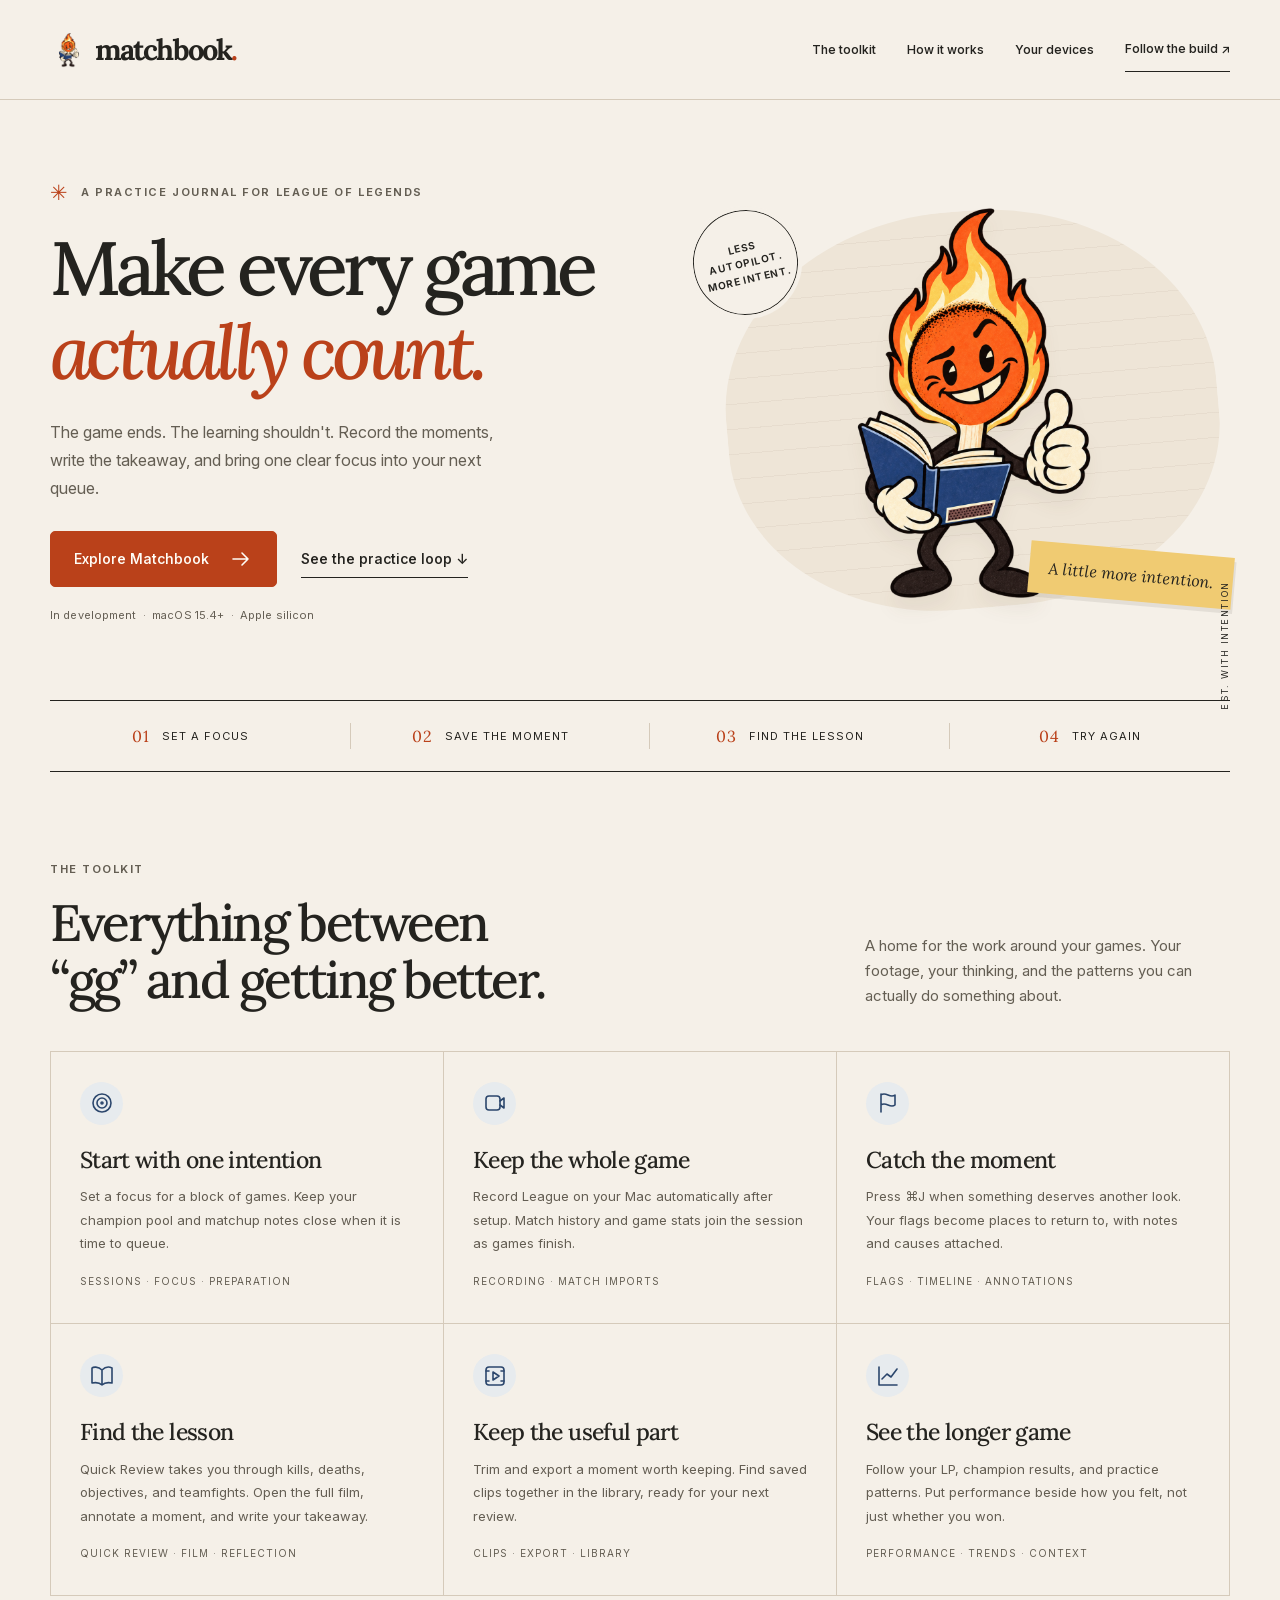
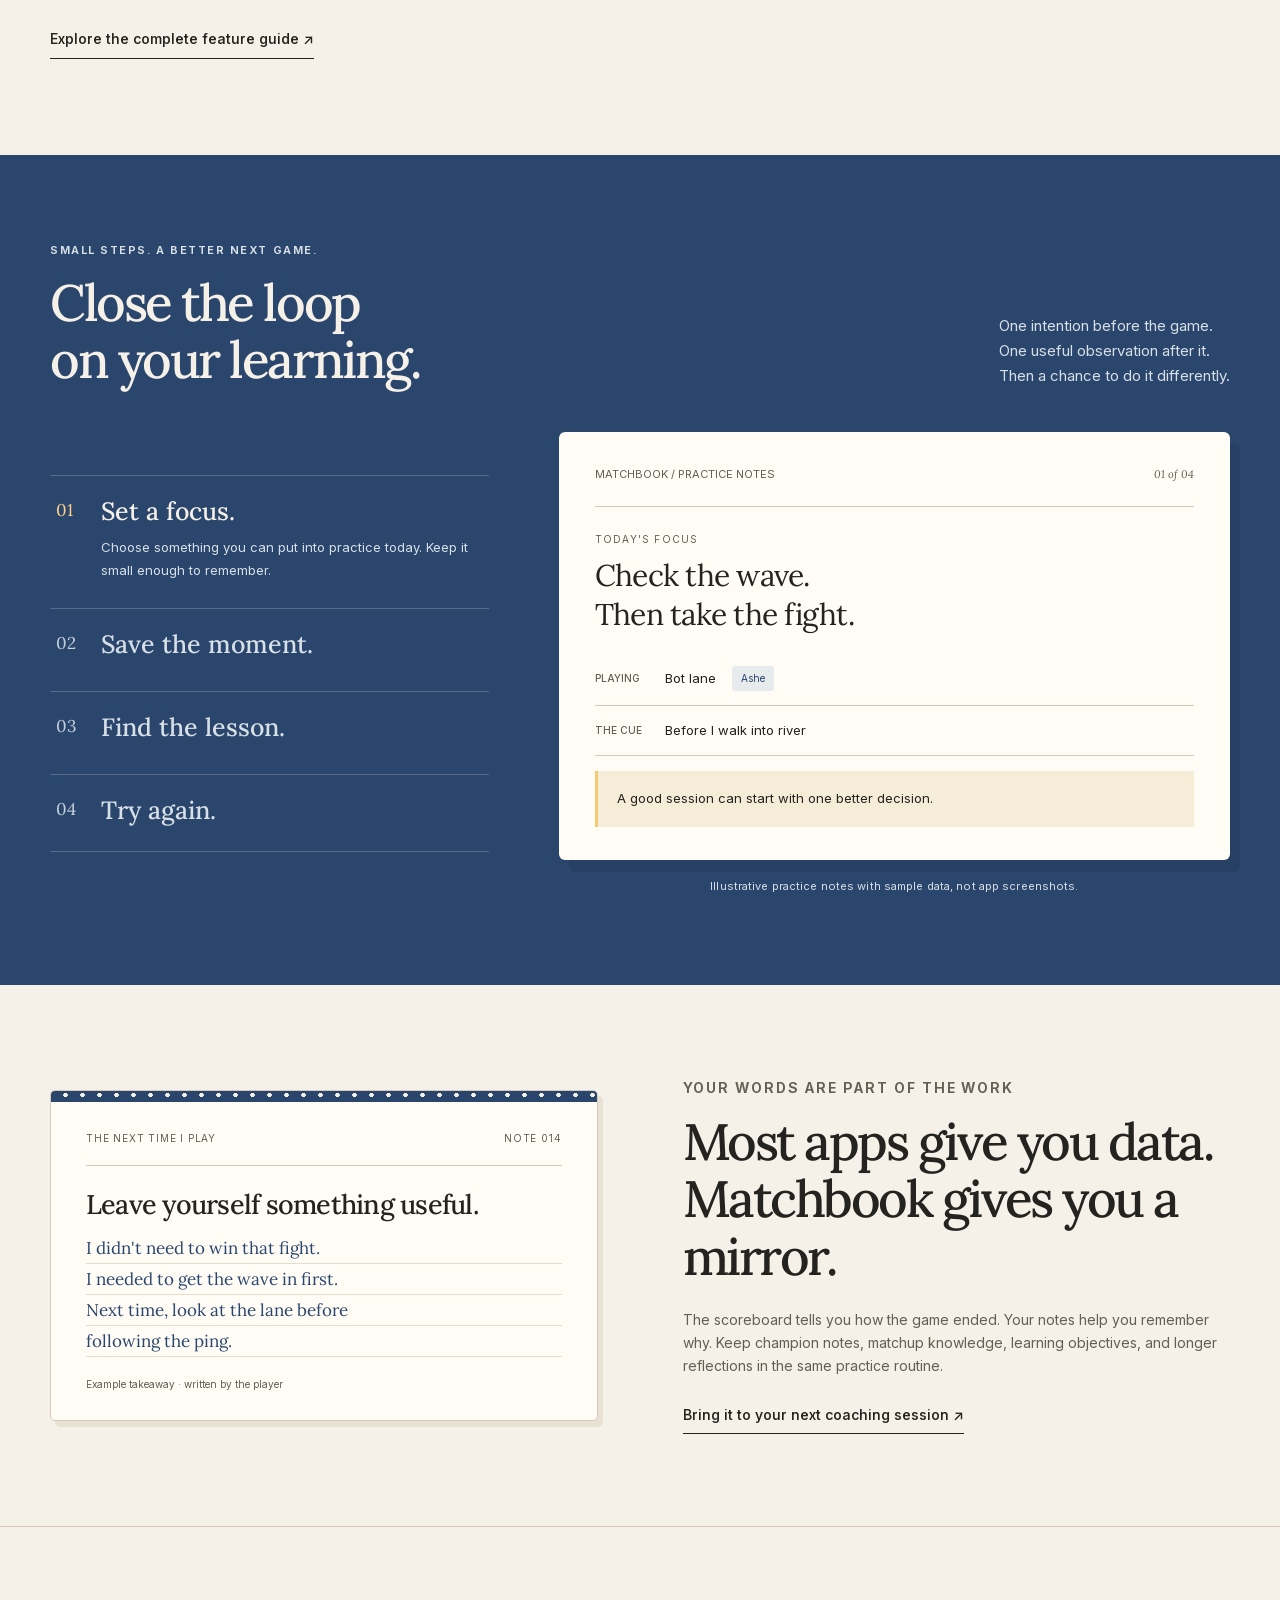
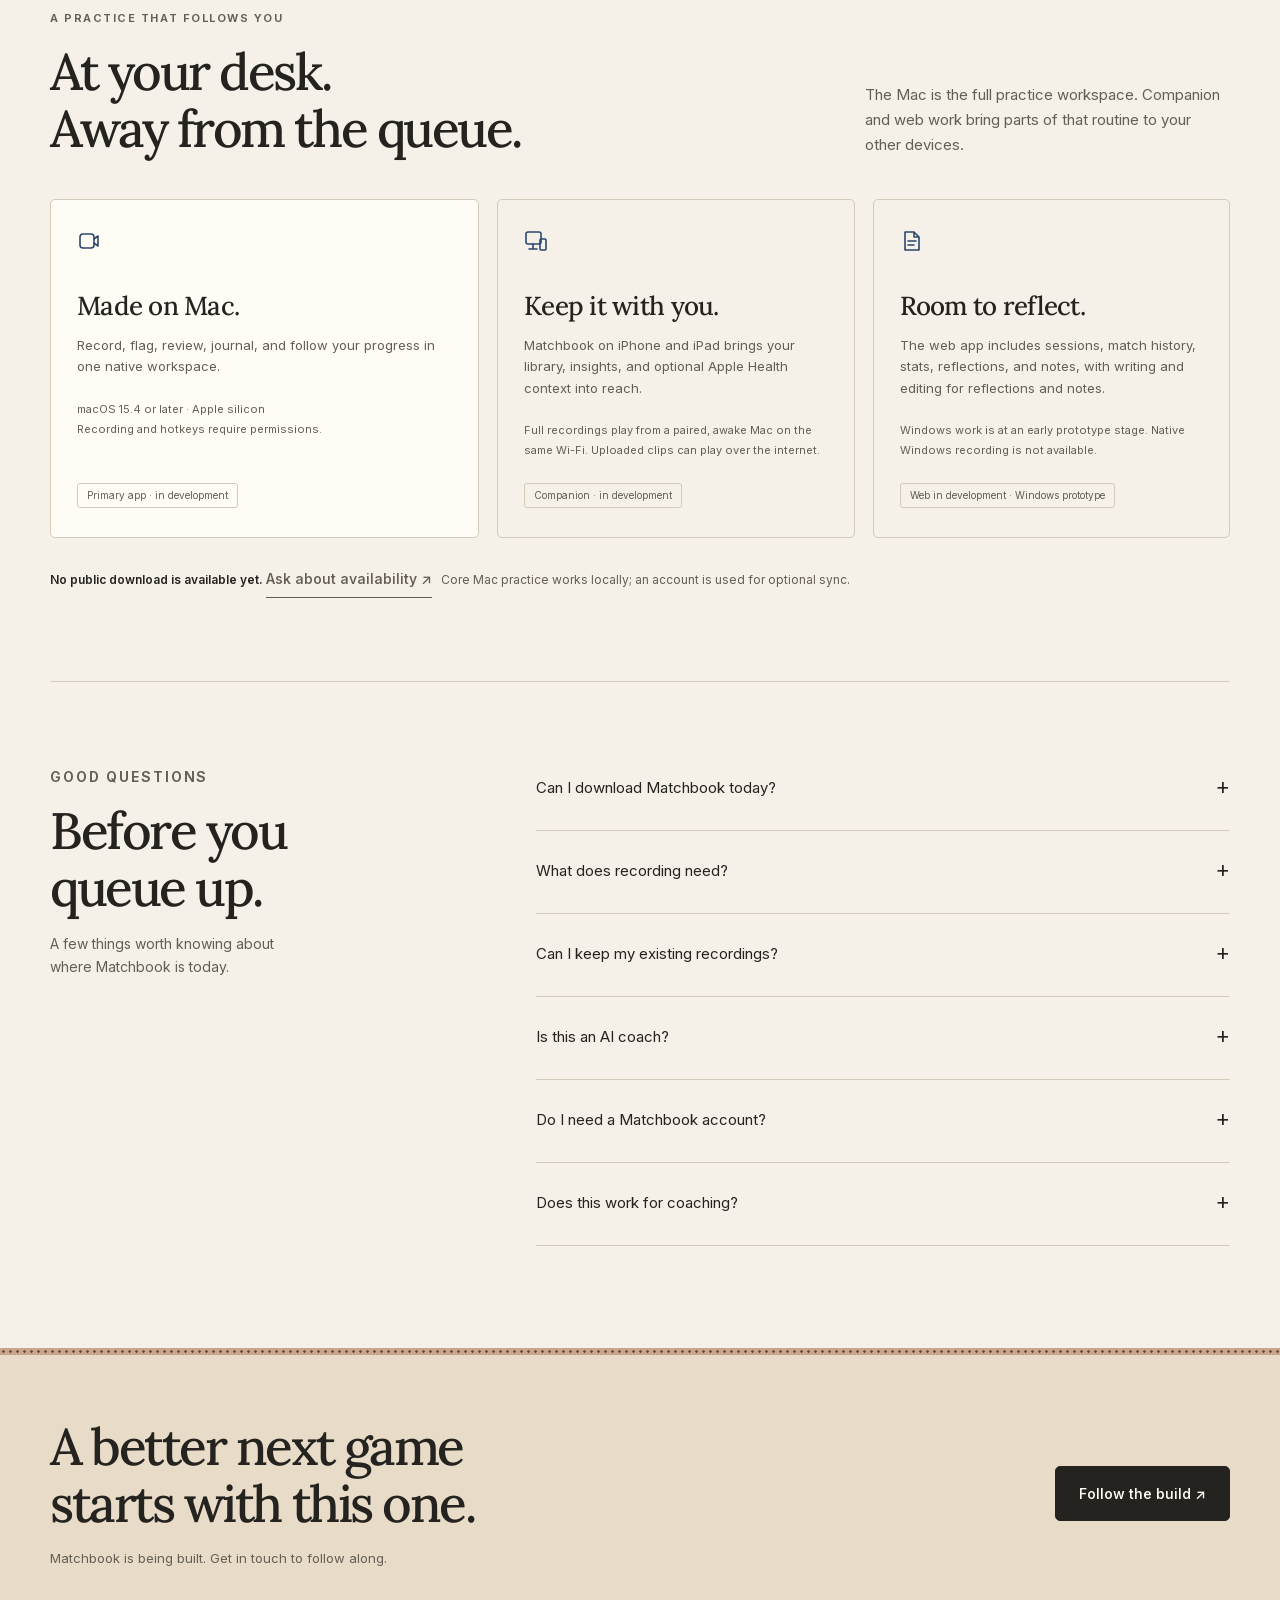
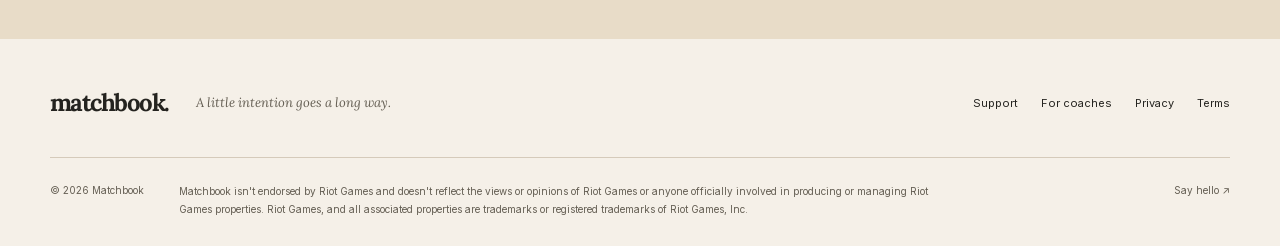
==== commit cfafd51a: "Tighten site wording after review (#1224) - Terms: full recordings never upload; thumbnails sync and" ====
--- a/index.html
+++ b/index.html
@@ -37,14 +37,14 @@
 <section class="platform-section" id="platforms"><div class="wrap"><div class="section-heading"><div><p class="eyebrow">A practice that follows you</p><h2>At your desk.<br>Away from the queue.</h2></div><p>The Mac is the full practice workspace. Companion and web work bring parts of that routine to your other devices.</p></div>
 <div class="platform-grid"><article class="platform-card"><div class="platform-icon"><svg aria-hidden="true" width="24" height="24" viewBox="0 0 24 24" fill="none" stroke="currentColor" stroke-width="1.6" stroke-linecap="round" stroke-linejoin="round"><rect x="3" y="5" width="14" height="14" rx="3"/><path d="m17 10 4-3v10l-4-3"/></svg></div><h3>Made on Mac.</h3><p>Record, flag, review, journal, and follow your progress in one native workspace.</p><p class="platform-detail">macOS 15.4 or later · Apple silicon<br>Recording and hotkeys require permissions.</p><span class="status-label">Primary app · in development</span></article>
 <article class="platform-card"><div class="platform-icon"><svg aria-hidden="true" width="24" height="24" viewBox="0 0 24 24" fill="none" stroke="currentColor" stroke-width="1.6" stroke-linecap="round" stroke-linejoin="round"><rect x="2" y="3" width="15" height="12" rx="2"/><path d="M5 20h8m-4-5v5"/><rect x="16" y="10" width="6" height="11" rx="1"/></svg></div><h3>Keep it with you.</h3><p>Matchbook on iPhone and iPad brings your library, insights, and optional Apple Health context into reach.</p><p class="platform-detail">Full recordings play from a paired, awake Mac on the same Wi-Fi. Uploaded clips can play over the internet.</p><span class="status-label">Companion · in development</span></article>
-<article class="platform-card"><div class="platform-icon"><svg aria-hidden="true" width="24" height="24" viewBox="0 0 24 24" fill="none" stroke="currentColor" stroke-width="1.6" stroke-linecap="round" stroke-linejoin="round"><path d="M14 3H5v18h14V8Zm0 0v5h5M8 12h8m-8 4h6"/></svg></div><h3>Room to reflect.</h3><p>The web app includes sessions, match history, stats, reflections, and notes, with writing and editing for reflections and notes.</p><p class="platform-detail">Windows work is at an early shell stage. Native Windows recording is not available.</p><span class="status-label">Web in development · Windows prototype</span></article></div>
+<article class="platform-card"><div class="platform-icon"><svg aria-hidden="true" width="24" height="24" viewBox="0 0 24 24" fill="none" stroke="currentColor" stroke-width="1.6" stroke-linecap="round" stroke-linejoin="round"><path d="M14 3H5v18h14V8Zm0 0v5h5M8 12h8m-8 4h6"/></svg></div><h3>Room to reflect.</h3><p>The web app includes sessions, match history, stats, reflections, and notes, with writing and editing for reflections and notes.</p><p class="platform-detail">Windows work is at an early prototype stage. Native Windows recording is not available.</p><span class="status-label">Web in development · Windows prototype</span></article></div>
 <p class="platform-note"><strong>No public download is available yet.</strong> <a class="text-link" href="mailto:hello@matchbook.gg?subject=Matchbook%20availability">Ask about availability ↗</a> &nbsp; Core Mac practice works locally; an account is used for optional sync.</p></div></section>
 <section class="wrap faq-section"><div><p class="eyebrow">Good questions</p><h2>Before you<br>queue up.</h2><p>A few things worth knowing about where Matchbook is today.</p></div><div class="faq">
 <details><summary>Can I download Matchbook today?</summary><p>There is no public download yet. Matchbook is in development. <a href="mailto:hello@matchbook.gg?subject=Matchbook%20availability">Email hello@matchbook.gg</a> to ask about availability. This opens your email app; it does not sign you up automatically.</p></details>
 <details><summary>What does recording need?</summary><p>A supported Mac, the League client, and macOS Screen Recording permission. Recording starts automatically when supported games begin after setup. Global hotkeys also need Accessibility permission. See the <a href="support.html#recording">recording guide</a>.</p></details>
 <details><summary>Can I keep my existing recordings?</summary><p>You can import video files for review. Matchbook can remain part of your practice routine if you already record elsewhere. Capture compatibility and timeline alignment depend on the file and setup; importing a video is separate from live hotkey flagging.</p></details>
-<details><summary>Is this an AI coach?</summary><p>No. The current product helps you review and reflect on your own decisions. Automated AI coaching is outside the current V1 offering.</p></details>
-<details><summary>Do I need a Matchbook account?</summary><p>The core Mac workflow uses local data. An account is optional for multi-device sync. Cloud clips and Companion access have their own setup. The <a href="privacy.html">existing privacy policy</a> explains the current data policy and is due for review before public launch.</p></details>
+<details><summary>Is this an AI coach?</summary><p>No. The current product helps you review and reflect on your own decisions. Automated AI coaching is not part of the current product.</p></details>
+<details><summary>Do I need a Matchbook account?</summary><p>The core Mac workflow uses local data. An account is optional for multi-device sync. Cloud clips and Companion access have their own setup. The <a href="privacy.html">privacy policy</a> explains what is stored where.</p></details>
 <details><summary>Does this work for coaching?</summary><p>Players can bring specific moments, exported clips, and written takeaways to a coaching session. Dedicated coach dashboards and a marketplace are not part of the current product. <a href="founding-coaches.html">See the coaching workflow</a>.</p></details>
 </div></section>
 <section class="closing"><div class="wrap"><div><h2>A better next game<br>starts with this one.</h2><p>Matchbook is being built. Get in touch to follow along.</p></div><a class="button" href="mailto:hello@matchbook.gg?subject=Matchbook%20updates">Follow the build ↗</a></div></section>
